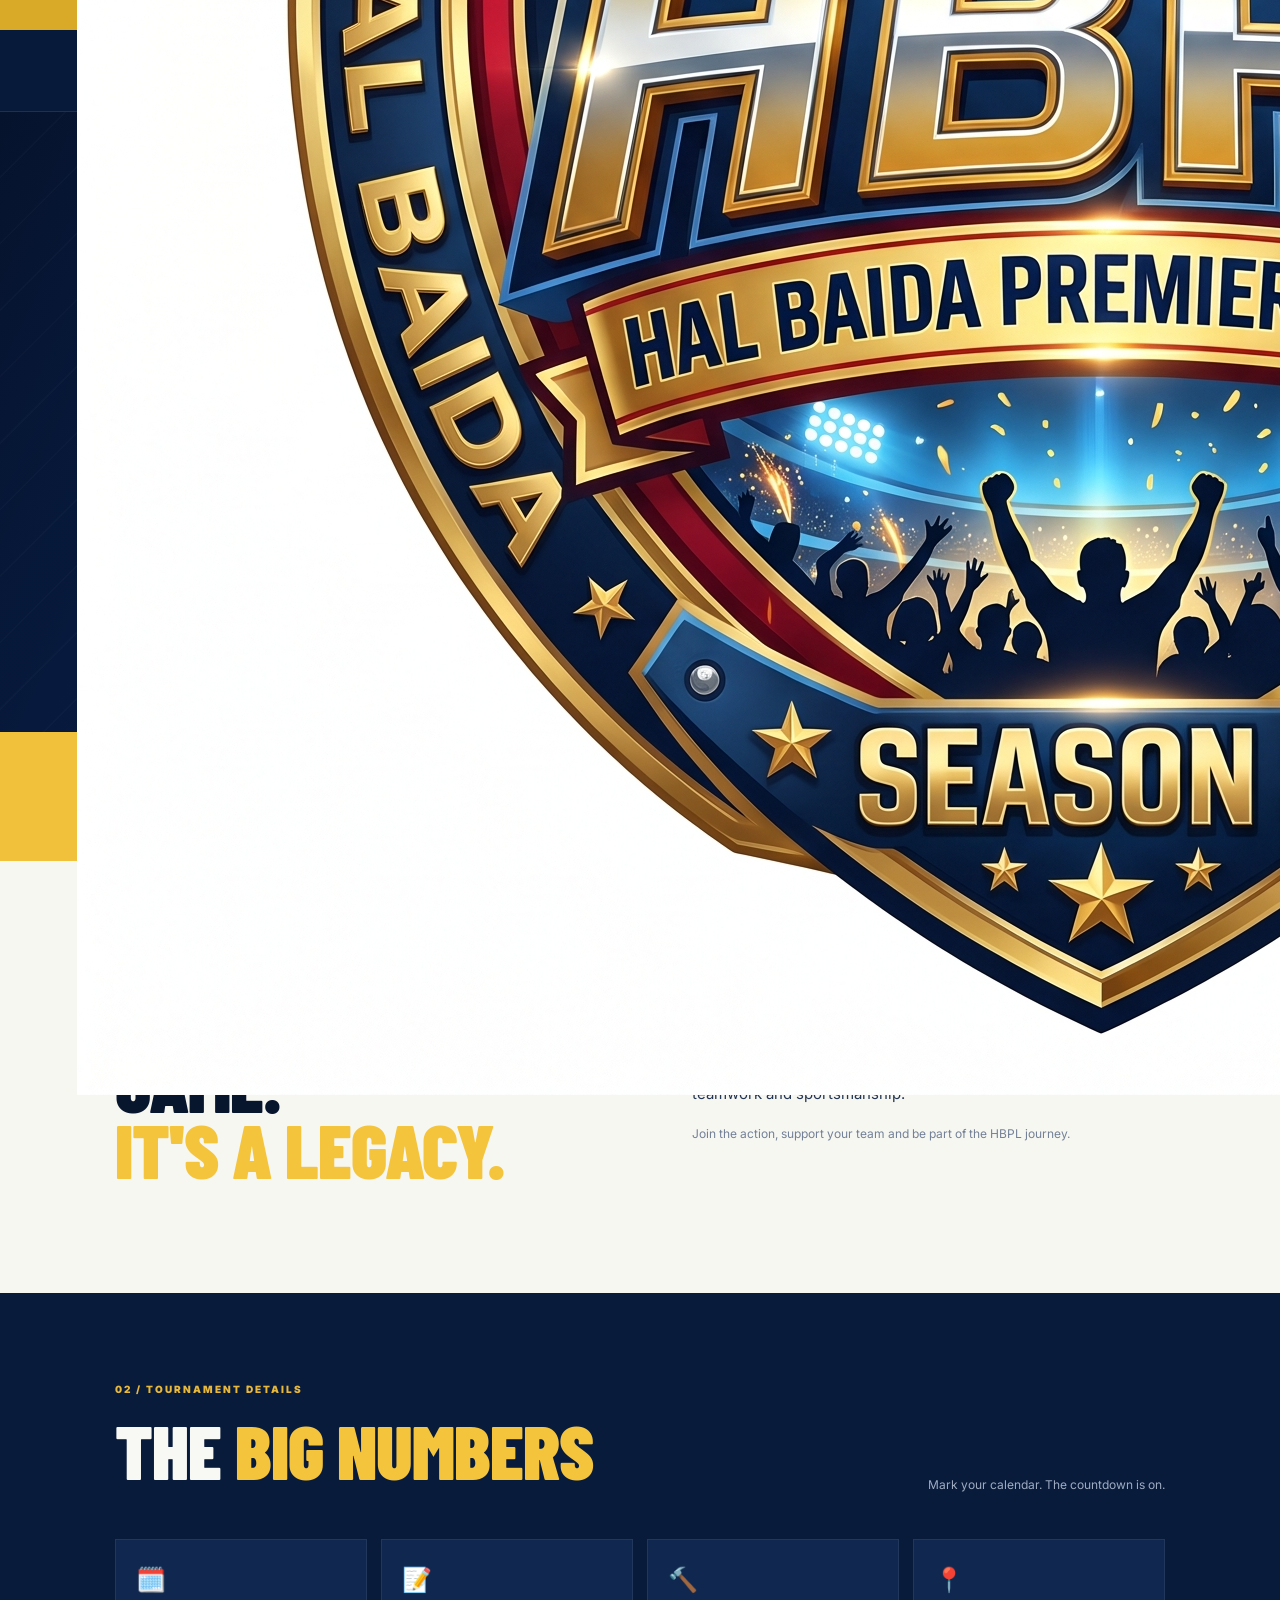
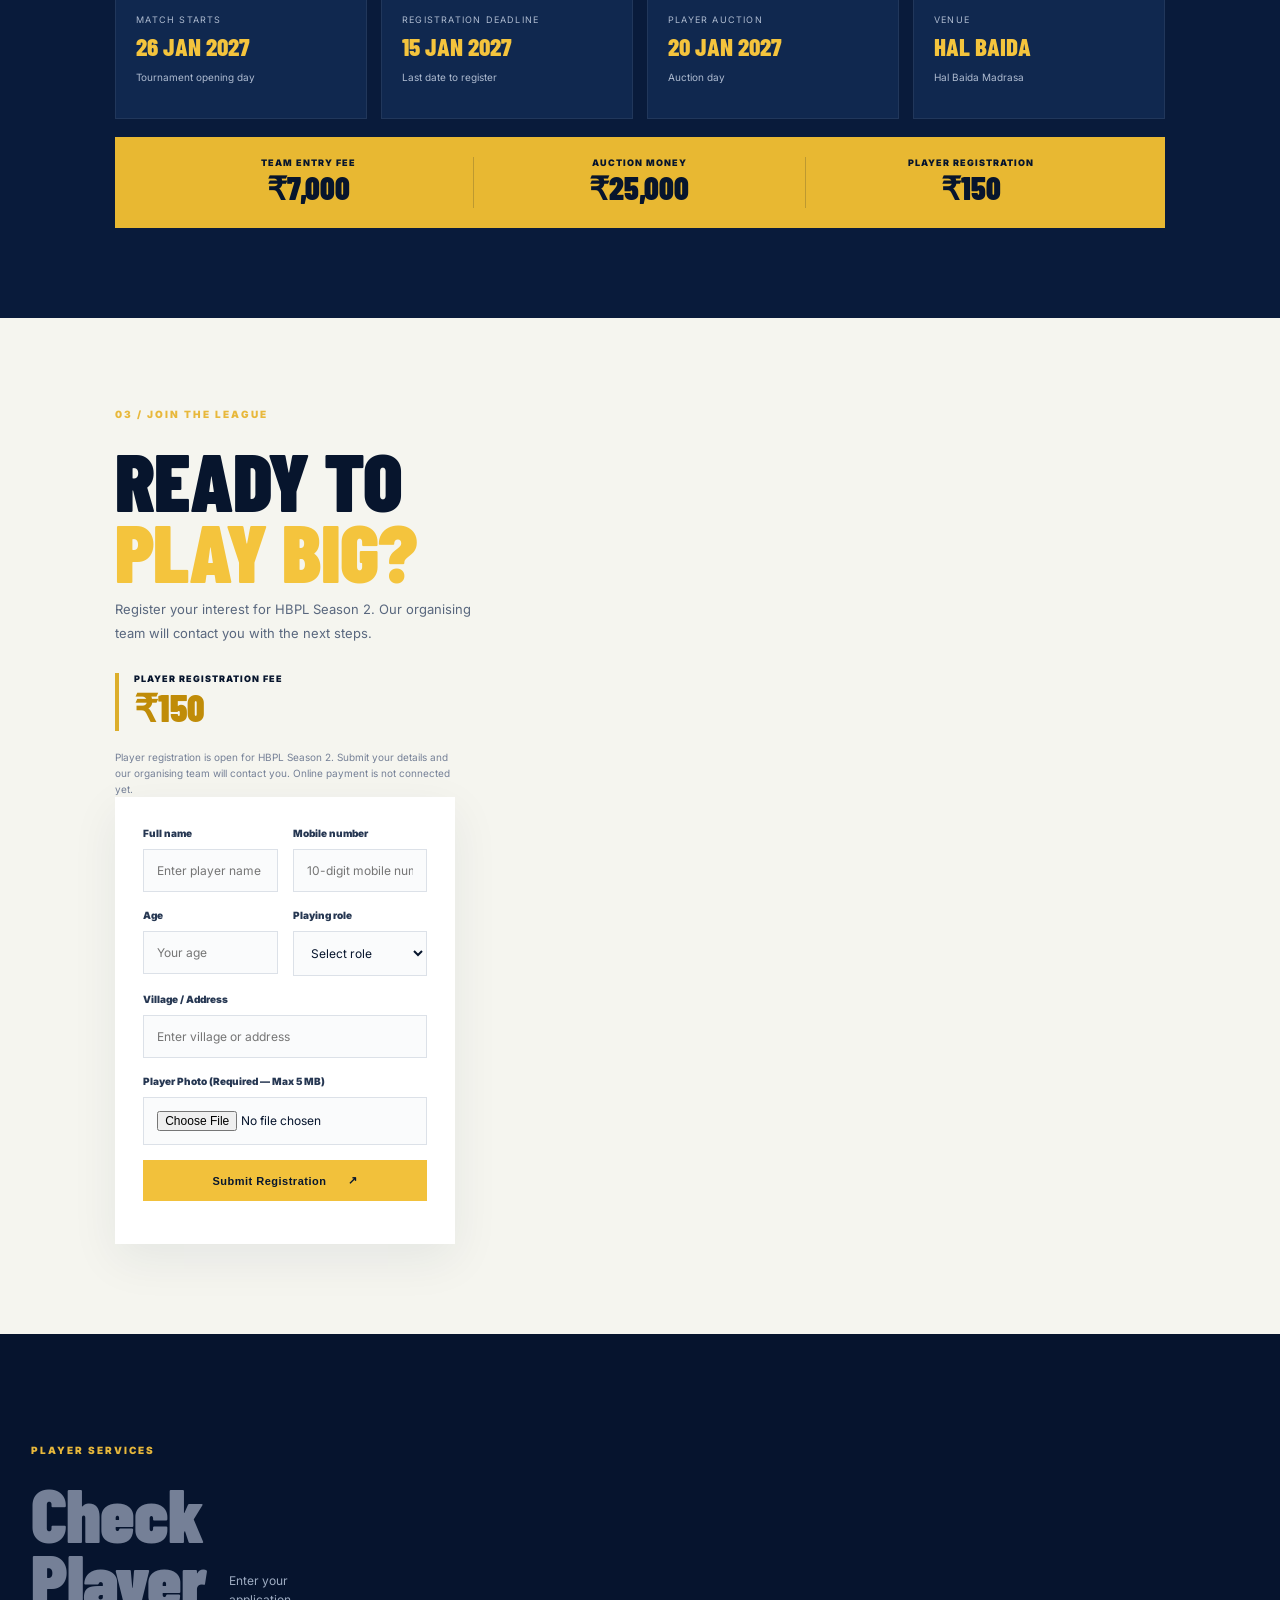
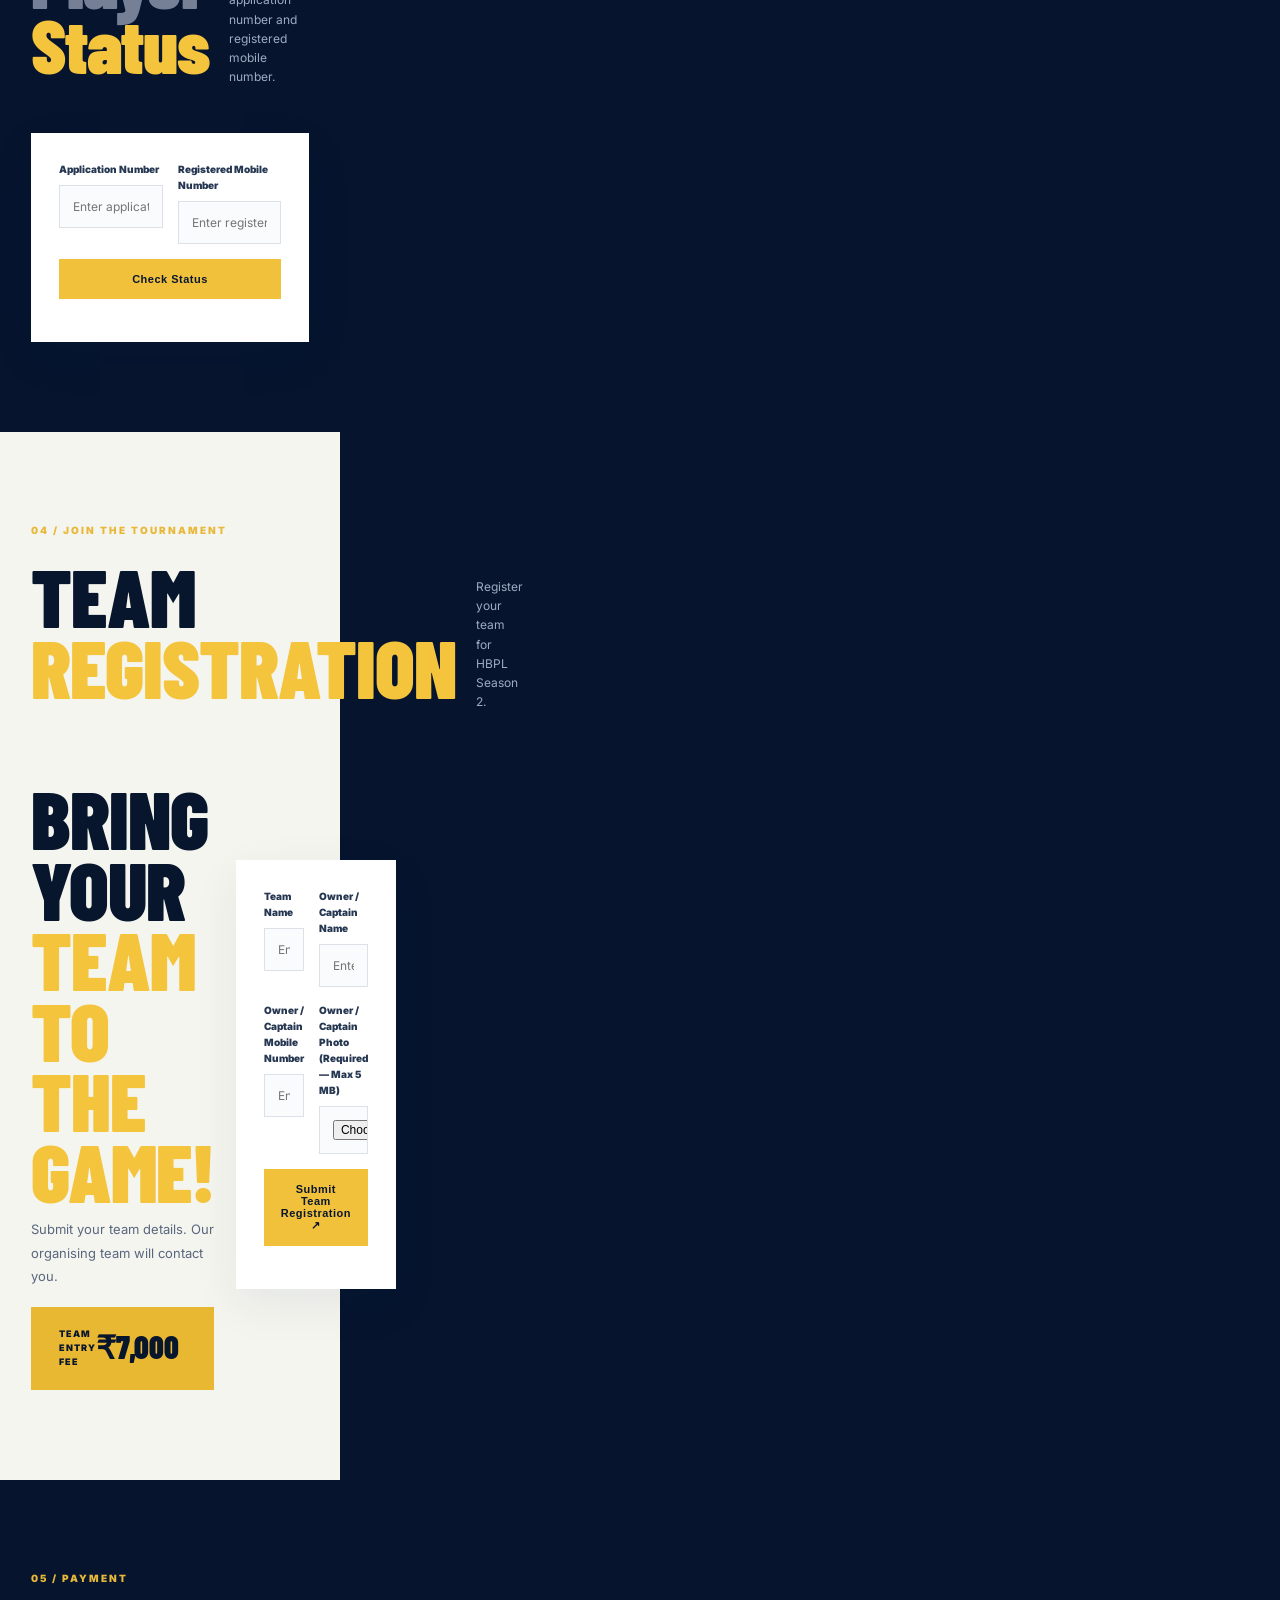
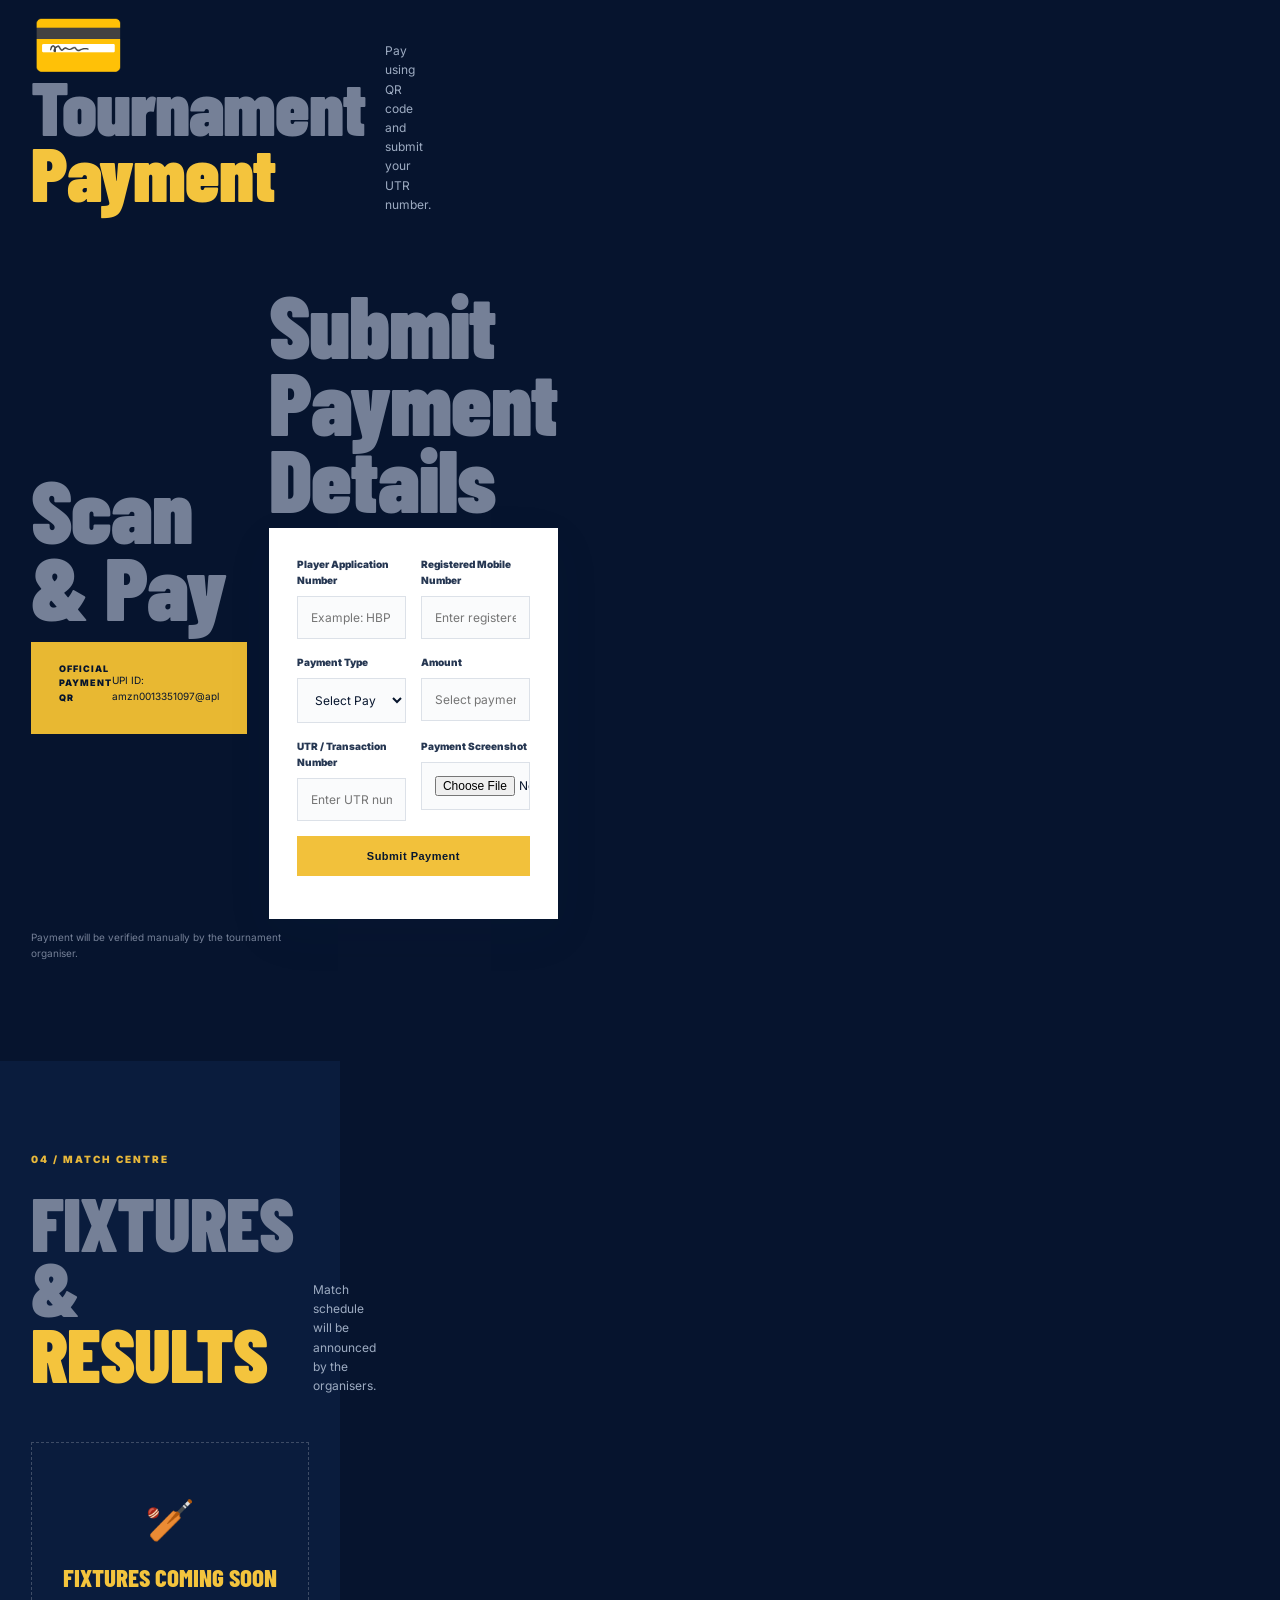
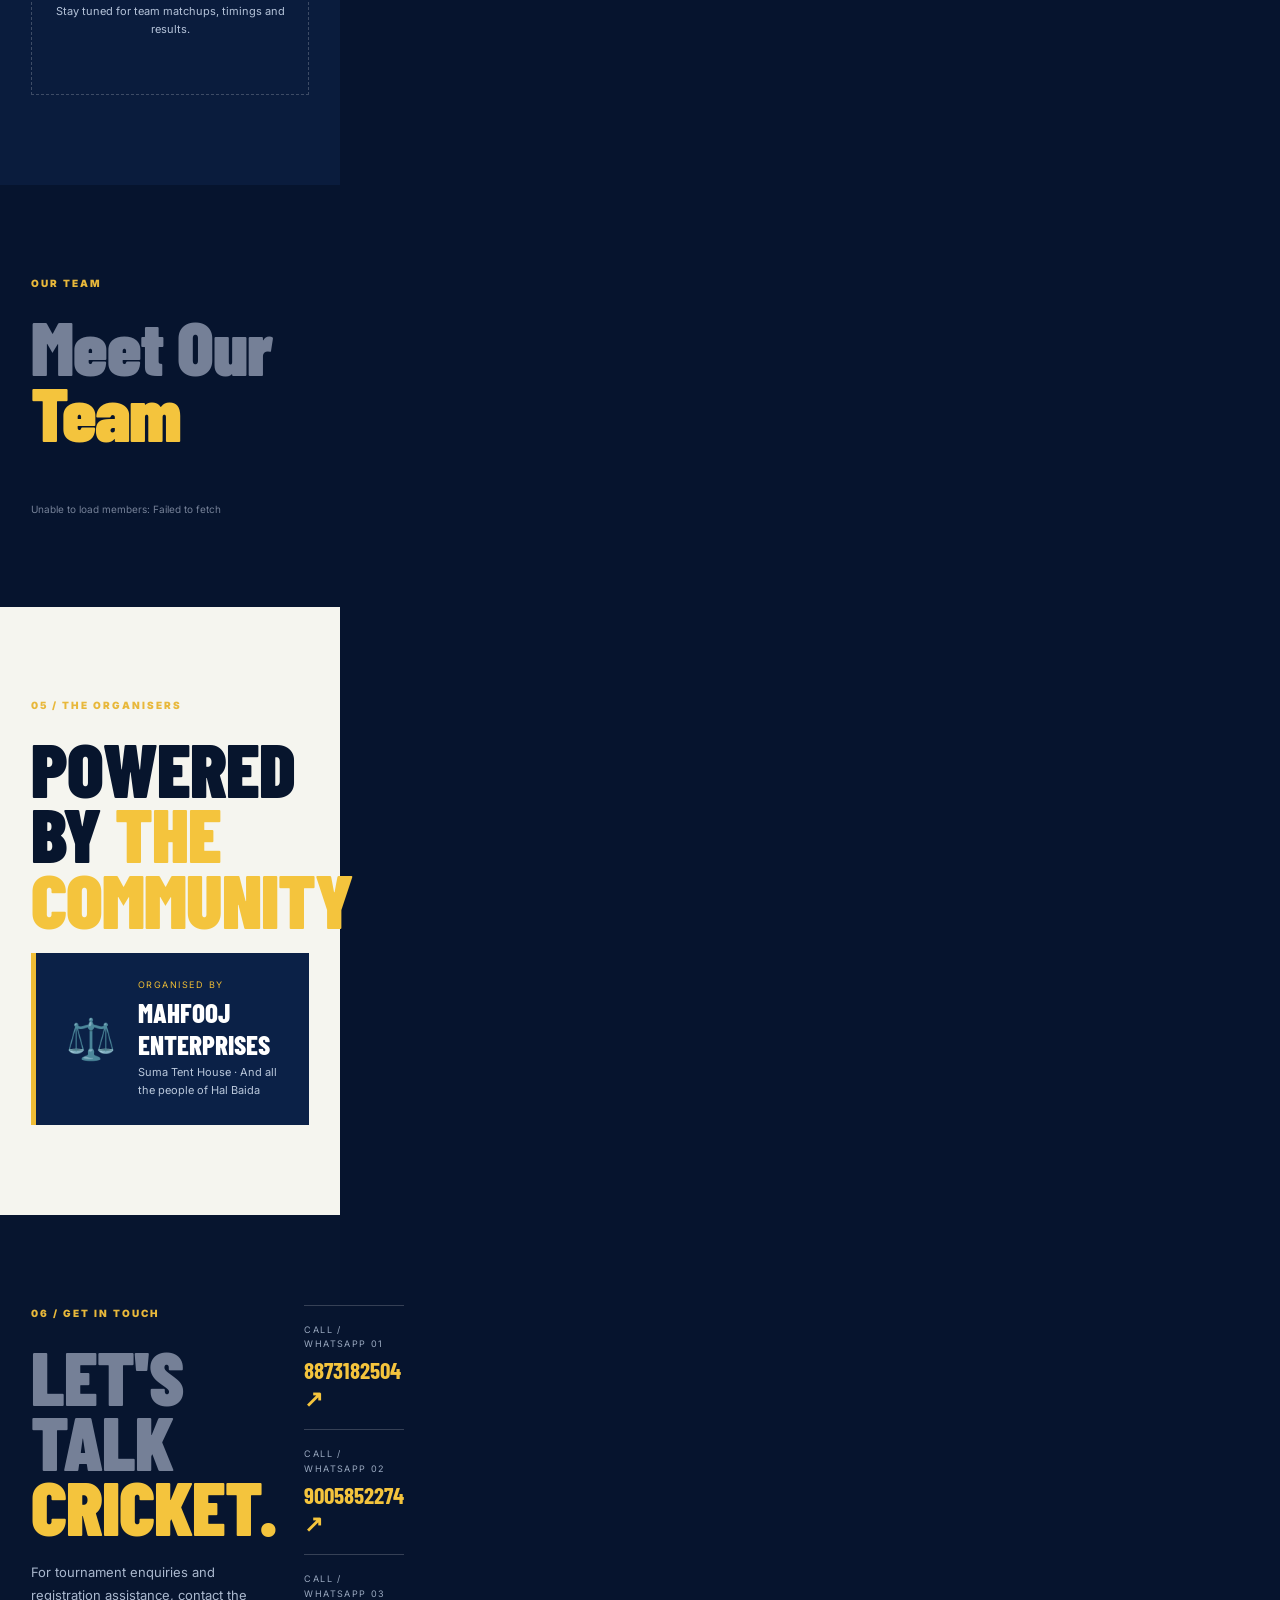
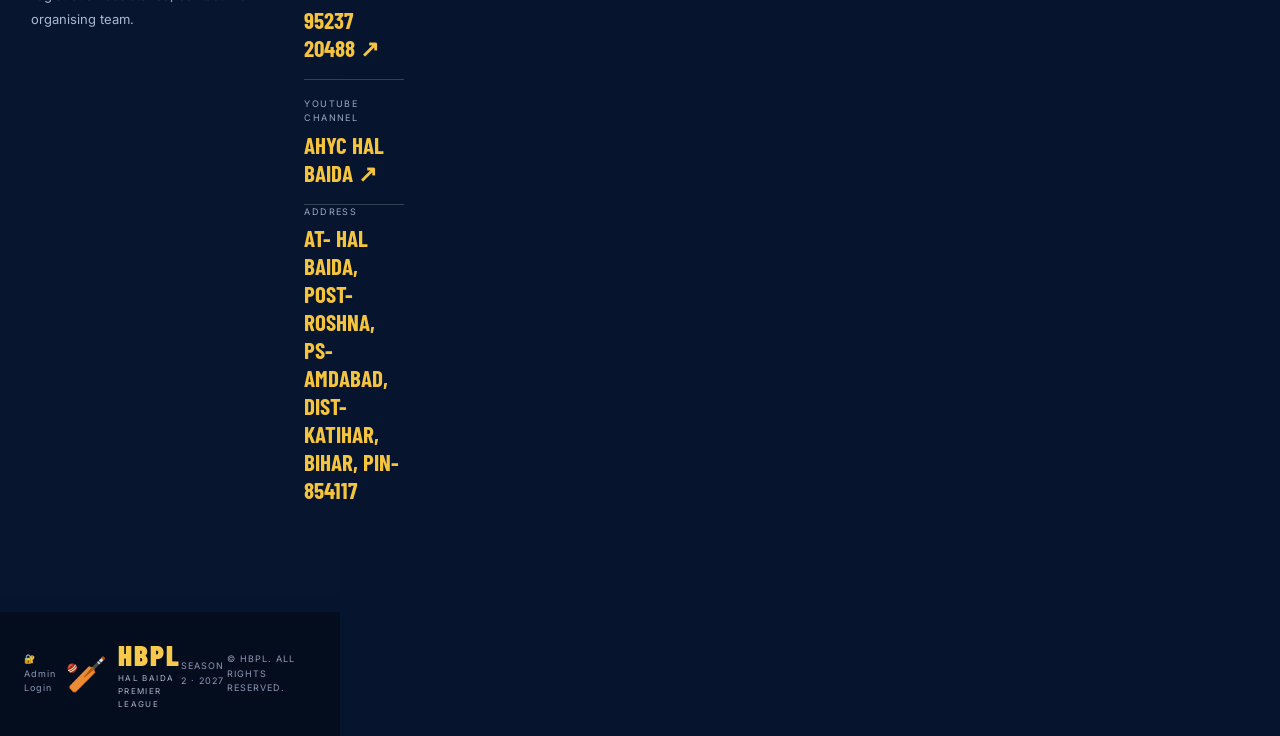
==== index.html @ 3fd3d801 "Update index.html" ====
<!doctype html>
<html lang="en">
<head>
  <meta charset="UTF-8">
  <meta name="viewport" content="width=device-width, initial-scale=1.0">
  <meta name="theme-color" content="#071b43">
  <meta name="description" content="Hal Baida Premier League Season 2 — tournament information, registration, teams and fixtures.">
  <title>HBPL Season 2 | Hal Baida Premier League</title>
  <link rel="preconnect" href="https://fonts.googleapis.com">
  <link rel="preconnect" href="https://fonts.gstatic.com" crossorigin>
  <link href="https://fonts.googleapis.com/css2?family=Barlow+Condensed:wght@500;600;700;800;900&family=Inter:wght@400;500;600;700;800&display=swap" rel="stylesheet">
  <link rel="stylesheet" href="style.css">
</head>
<body>
  <div class="topline"><span>🏏 HAL BAIDA PREMIER LEAGUE</span><span>SEASON 2 · 2027</span></div>
  <header class="header">
    <a class="brand" href="#home"><img src="1794065064055.png" alt="HBPL Logo" class="brand-logo"><span><b>HBPL</b><small>HAL BAIDA PREMIER LEAGUE</small></span></a>
    <button class="menu-btn" id="menuBtn" aria-label="Open menu">☰</button>
    <nav id="nav">
      <a href="#home">Home</a><a href="#about">About</a><a href="#details">Tournament</a>
      <a href="#registration">Registration</a><a href="#fixtures">Fixtures</a><a href="#contact">Contact</a>
    </nav>
    <a class="nav-cta" href="#registration">Register Now ↗</a>
  </header>

  <main>
    <section class="hero" id="home">
      <div class="hero-glow"></div>
      <div class="hero-copy">
        <div class="eyebrow"><span></span> THE BIGGEST CRICKET SHOWDOWN</div>
        <h1>HAL BAIDA<br><em>PREMIER</em> LEAGUE</h1>
        <div class="season-tag">SEASON <strong>02</strong> <span>◆</span> 2027</div>
        <p>One ground. Big dreams. Unforgettable cricket.<br>Get ready for the ultimate battle for glory.</p>
        <div class="hero-actions"><a class="btn btn-gold" href="#registration">Player Registration <b>↗</b></a><a class="btn btn-outline" href="#details">Explore Tournament</a></div>
        <div class="hero-meta"><span>📍 HAL BAIDA MADRASA</span><span>📅 26 JANUARY 2027</span></div>
      </div>
      <div class="hero-poster">
        <div class="poster-frame">
          <img src="assets/hbpl-poster.jpg" alt="HBPL Season 2 official tournament poster" onerror="this.style.display='none';document.getElementById('posterFallback').style.display='grid'">
          <div id="posterFallback" class="poster-fallback"><div>🏏</div><b>HBPL</b><span>HAL BAIDA PREMIER LEAGUE</span><strong>SEASON 2</strong></div>
        </div>
        <div class="poster-caption">OFFICIAL TOURNAMENT POSTER <span>2027</span></div>
      </div>
      <div class="hero-bottom"><span>THE ROAD TO THE TROPHY STARTS HERE</span><span>HBPL / 2027</span></div>
    </section>

    <section class="prize-strip">
      <div><small>🏆 CHAMPIONS</small><strong>₹55,000</strong><span>FIRST PRIZE</span></div>
      <div><small>🥈 RUNNERS UP</small><strong>₹45,000</strong><span>SECOND PRIZE</span></div>
      <div><small>📅 TOURNAMENT STARTS</small><strong>26 JAN</strong><span>2027</span></div>
    </section>

    <section class="section intro" id="about">
      <div class="section-label">01 / ABOUT THE LEAGUE</div>
      <div class="intro-grid"><div><h2>MORE THAN A GAME.<br><em>IT'S A LEGACY.</em></h2></div>
      <div><p>Hal Baida Premier League returns for Season 2. Bringing teams, players and cricket fans together for a celebration of talent, teamwork and sportsmanship.</p><p class="muted">Join the action, support your team and be part of the HBPL journey.</p></div></div>
    </section>

    <section class="section details" id="details">
      <div class="section-label">02 / TOURNAMENT DETAILS</div>
      <div class="section-heading"><h2>THE <em>BIG NUMBERS</em></h2><p>Mark your calendar. The countdown is on.</p></div>
      <div class="detail-grid">
        <article class="detail-card"><span>🗓️</span><small>MATCH STARTS</small><b>26 JAN 2027</b><p>Tournament opening day</p></article>
        <article class="detail-card"><span>📝</span><small>REGISTRATION DEADLINE</small><b>15 JAN 2027</b><p>Last date to register</p></article>
        <article class="detail-card"><span>🔨</span><small>PLAYER AUCTION</small><b>20 JAN 2027</b><p>Auction day</p></article>
        <article class="detail-card"><span>📍</span><small>VENUE</small><b>HAL BAIDA</b><p>Hal Baida Madrasa</p></article>
      </div>
      <div class="fee-banner"><div><small>TEAM ENTRY FEE</small><b>₹7,000</b></div><div><small>AUCTION MONEY</small><b>₹25,000</b></div><div><small>PLAYER REGISTRATION</small><b>₹150</b></div></div>
    </section>

    <section class="registration section" id="registration">
      <div class="section-label">03 / JOIN THE LEAGUE</div>
      <div class="registration-grid">
        <div><h2>READY TO<br><em>PLAY BIG?</em></h2><p>Register your interest for HBPL Season 2. Our organising team will contact you with the next steps.</p><div class="reg-price"><span>PLAYER REGISTRATION FEE</span><b>₹150</b></div><small class="note">Player registration is open for HBPL Season 2. Submit your details and our organising team will contact you. Online payment is not connected yet.
        <form id="regForm" class="reg-form">
          <label>Full name<input name="name" placeholder="Enter player name" required></label>
          <label>Mobile number<input name="phone" type="tel" inputmode="numeric" pattern="[0-9]{10}" placeholder="10-digit mobile number" required></label>
          <label>Age<input name="age" type="number" min="10" max="70" placeholder="Your age" required></label>
          <label>Playing role<select name="role" required><option value="">Select role</option><option>Batsman</option><option>Bowler</option><option>All-rounder</option><option>Wicket-keeper</option></select></label>
          
          <label class="full">
  Village / Address
  <input name="address" placeholder="Enter village or address" required>
</label>

<label class="full">
  Player Photo (Required — Max 5 MB)
  <input
    name="photo"
    type="file"
    accept="image/jpeg,image/png,image/webp"
    required
  >
</label>

<button class="btn btn-gold full" type="submit">
  Submit Registration <b>↗</b>
</button>
          <div id="formMessage" class="form-message full" aria-live="polite"></div>
        </form>
      </div>
    </section>
<!-- TEAM REGISTRATION --> 
    <!-- PLAYER STATUS CHECK -->
<section class="section" id="player-status">
  <div class="section-label">PLAYER SERVICES</div>
  <div class="section-heading">
    <h2>Check Player <em>Status</em></h2>
    <p>Enter your application number and registered mobile number.</p>
  </div>

  <form id="playerStatusForm" class="reg-form">
    <label>Application Number
      <input type="text" id="statusApplicationNo" placeholder="Enter application number" required>
    </label>

    <label>Registered Mobile Number
      <input type="tel" id="statusMobile" placeholder="Enter registered mobile number" required>
    </label>

    <button class="btn btn-gold full" type="submit">Check Status</button>
    <div id="playerStatusMessage" class="form-message full" aria-live="polite"></div>
  </form>
</section>
<section class="registration section" id="team-registration">
  <div class="section-label">04 / JOIN THE TOURNAMENT</div>
  <div class="section-heading">
    <h2>TEAM <em>REGISTRATION</em></h2>
    <p>Register your team for HBPL Season 2.</p>
  </div>

  <div class="registration-grid">
    <div>
      <h2>BRING YOUR<br><em>TEAM TO THE GAME!</em></h2>
      <p>Submit your team details. Our organising team will contact you.</p>
      <div class="fee-banner">
        <small>TEAM ENTRY FEE</small>
        <b>₹7,000</b>
      </div>
    </div>

    <form id="teamForm" class="reg-form">
      <label>Team Name
        <input name="team_name" placeholder="Enter team name" required>
      </label>

      <label>Owner / Captain Name
        <input name="owner_name" placeholder="Enter owner or captain name" required>
      </label> <label>
  Owner / Captain Mobile Number
  <input
    name="owner_mobile"
    type="tel"
    inputmode="numeric"
    pattern="[0-9]{10}"
    maxlength="10"
    placeholder="Enter 10-digit mobile number"
    required
  >
      </label>
<label>
  Owner / Captain Photo (Required — Max 5 MB)
  <input
    name="photo"
    type="file"
    accept="image/jpeg,image/png,image/webp"
    required
  >
</label>
      <button class="btn btn-gold full" type="submit">
        Submit Team Registration ↗
      </button>

      <div id="teamMessage" class="form-message full" aria-live="polite"></div>
    </form>
  </div>
</section>
    <!-- PAYMENT SECTION -->
<section class="section" id="payment">

  <div class="section-label">05 / PAYMENT</div>

  <div class="section-heading">
    <h2>💳 Tournament <em>Payment</em></h2>
    <p>Pay using QR code and submit your UTR number.</p>
  </div>

  <div class="registration-grid">

    <div>
      <h2>Scan & Pay</h2>

      <div class="fee-banner">
        <small>OFFICIAL PAYMENT QR</small>
        <img
          src="/mahfooz-payment-qr.png"
          alt="HBPL Payment QR Code"
          style="width:100%;max-width:320px;display:block;margin:15px auto;"
        >
        <p>UPI ID: amzn0013351097@apl</p>
      </div>
    </div>

    <div>
      <h2>Submit Payment Details</h2>

      <form id="paymentForm" class="reg-form">
<label>Player Application Number
    <input
        type="text"
        id="paymentApplicationNo"
        placeholder="Example: HBPL2-0012"
    >
</label>

<label>Registered Mobile Number
    <input
        type="tel"
        id="paymentRegisteredMobile"
        placeholder="Enter registered mobile number"
        maxlength="10"
    >
</label>
        <label>Payment Type
          <select id="paymentType" required>
            <option value="">Select Payment Type</option>
            <option value="player_registration">Player Registration - ₹150</option>
<option value="team_entry">Team Registration - ₹7,000</option>
<option value="auction_money">Auction Money - ₹25,000</option>
          </select>
        </label>

        <label>Amount
          <input id="paymentAmount" type="text"
            placeholder="Select payment type" readonly>
        </label>

        <label>UTR / Transaction Number
          <input id="utrNumber" type="text"
            placeholder="Enter UTR number"
            minlength="8" maxlength="30" required>
        </label>

        <label>Payment Screenshot
    <input
        type="file"
        id="receiptFile"
        accept="image/jpeg,image/png,image/webp"
        required
    >
        </label>
        <button class="btn btn-gold full" type="submit">
          Submit Payment
        </button>

        <div id="paymentMessage"
          class="form-message full"
          aria-live="polite"></div>

      </form>
    </div>

  </div>

  <p>Payment will be verified manually by the tournament organiser.</p>

</section>
<!-- END PAYMENT SECTION -->
<!-- END TEAM REGISTRATION -->
    <section class="section fixtures" id="fixtures">
      <div class="section-label">04 / MATCH CENTRE</div>
      <div class="section-heading"><h2>FIXTURES & <em>RESULTS</em></h2><p>Match schedule will be announced by the organisers.</p></div>
      <div class="empty-state"><div>🏏</div><b>FIXTURES COMING SOON</b><p>Stay tuned for team matchups, timings and results.</p></div>
    </section>
 <section class="section" id="website-members">
  <div class="section-label">OUR TEAM</div>
  <div class="section-heading">
    <h2>Meet Our <em>Team</em></h2>
  </div>
  <div id="publicWebsitePeople">Loading members...</div>
 </section>
    <section class="organisers section">
      <div class="section-label">05 / THE ORGANISERS</div><h2>POWERED BY <em>THE COMMUNITY</em></h2>
      <div class="organiser-box"><div class="gavel">⚖️</div><div><small>ORGANISED BY</small><b>MAHFOOJ ENTERPRISES</b><span>Suma Tent House · And all the people of Hal Baida</span></div></div>
    </section>

    <section class="contact section" id="contact">
      <div><div class="section-label">06 / GET IN TOUCH</div><h2>LET'S TALK<br><em>CRICKET.</em></h2><p>For tournament enquiries and registration assistance, contact the organising team.</p></div>
      
<div class="contact-list">
  <a href="tel:8873182504">
    <span>CALL / WHATSAPP 01</span>
    <b>8873182504 ↗</b>
  </a>
  <a href="tel:9005852274">
    <span>CALL / WHATSAPP 02</span>
    <b>9005852274 ↗</b>
  </a>
  <a href="tel:9523720488">
    <span>CALL / WHATSAPP 03</span>
    <b>95237 20488 ↗</b>
  </a>
  <a href="https://youtube.com/@mdmahfoojalam6532?si=8kTeSBkfW_gFuIp9" target="_blank" rel="noreferrer">
    <span>YOUTUBE CHANNEL</span>
    <b>AHYC HAL BAIDA ↗</b>
  </a>
  <div>
    <span>ADDRESS</span>
    <b>AT- HAL BAIDA, POST- ROSHNA, PS- AMDABAD, DIST- KATIHAR, BIHAR, PIN- 854117</b>
  </div>
</div>
      
  </main>
  <footer>
    <a href="admin.html">🔐 Admin Login</a>
    <a class="brand" href="#home"><span class="brand-ball">🏏</span><span><b>HBPL</b><small>HAL BAIDA PREMIER LEAGUE</small></span></a><span>SEASON 2 · 2027</span><span>© HBPL. ALL RIGHTS RESERVED.</span></footer>
  <script src="script.js"></script>
</body>
</html>
---- style.css ----
*{box-sizing:border-box}html{scroll-behavior:smooth}body{margin:0;background:#06142e;color:#f8f8f4;font-family:Inter,Arial,sans-serif}a{color:inherit;text-decoration:none}.topline{height:30px;background:#d9a928;color:#07152d;display:flex;justify-content:space-between;padding:0 6%;align-items:center;font-size:10px;font-weight:900;letter-spacing:1.5px}.header{height:82px;padding:0 6%;display:flex;align-items:center;justify-content:space-between;background:#071a3a;position:sticky;top:0;z-index:20;border-bottom:1px solid #ffffff18}.brand{display:flex;align-items:center;gap:10px}.brand-ball{font-size:34px}.brand b{display:block;font:900 29px 'Barlow Condensed';letter-spacing:2px;color:#f6c94a}.brand small{display:block;font-size:8px;letter-spacing:1.4px;color:#aab6ca}nav{display:flex;gap:24px}nav a{font-size:12px;font-weight:700;color:#d5deec}nav a:hover{color:#f6c94a}.nav-cta,.btn{display:inline-flex;align-items:center;justify-content:center;gap:22px;padding:14px 20px;font-size:11px;font-weight:900;letter-spacing:.5px}.nav-cta{background:#f2c13b;color:#07152d}.menu-btn{display:none;background:none;color:white;border:0;font-size:25px}.hero{min-height:620px;padding:80px 8% 54px;position:relative;overflow:hidden;display:grid;grid-template-columns:1.08fr .92fr;gap:5%;align-items:center;background:radial-gradient(ellipse at 70% 30%,#123d83 0,transparent 45%),linear-gradient(115deg,#06132d,#09265b 60%,#06132d)}.hero:before{content:"";position:absolute;inset:0;background:linear-gradient(90deg,transparent 49%,#ffffff08 50%,transparent 51%),repeating-linear-gradient(135deg,transparent 0 45px,#ffffff05 46px 47px);pointer-events:none}.hero-glow{position:absolute;width:450px;height:450px;border-radius:50%;background:#1264d344;filter:blur(70px);right:12%;top:10%}.hero-copy,.hero-poster{position:relative;z-index:1}.eyebrow,.section-label{font-size:10px;letter-spacing:2px;font-weight:900;color:#e8b83b}.eyebrow span{display:inline-block;width:25px;height:2px;background:#e8b83b;vertical-align:middle;margin-right:8px}.hero h1,h2{font-family:'Barlow Condensed',Impact,sans-serif;font-size:clamp(54px,7vw,94px);line-height:.86;letter-spacing:-1px;margin:24px 0 12px;font-weight:900}.hero h1 em,h2 em{font-style:normal;color:#f4c43d}.season-tag{display:inline-flex;align-items:center;gap:14px;background:#c52630;padding:9px 18px;transform:skew(-7deg);font:800 20px 'Barlow Condensed';letter-spacing:2px}.season-tag strong{font-size:28px;color:#ffe16c}.season-tag span{color:#ffe16c}.hero-copy>p{color:#c0cbe0;line-height:1.8;font-size:14px;margin:24px 0}.hero-actions{display:flex;gap:12px;flex-wrap:wrap}.btn-gold{background:#f2c13b;color:#08172f;border:0}.btn-outline{border:1px solid #ffffff65;color:white}.hero-meta{display:flex;gap:25px;margin-top:35px;color:#d7e1f2;font-size:9px;font-weight:800;letter-spacing:1px}.poster-frame{background:#f1c53f;padding:7px;box-shadow:0 20px 65px #0009;transform:rotate(1deg);max-width:600px;margin:auto}.poster-frame img{display:block;width:100%;height:auto}.poster-fallback{display:none;aspect-ratio:1.6;place-content:center;text-align:center;background:linear-gradient(135deg,#1249a4,#07132d);color:#f4c43d}.poster-fallback b{font:900 90px 'Barlow Condensed'}.poster-fallback strong{font-size:28px}.poster-caption{font-size:9px;letter-spacing:2px;text-align:right;margin-top:15px;color:#c8d5e9}.poster-caption span{color:#f4c43d}.hero-bottom{position:absolute;bottom:18px;left:8%;right:8%;display:flex;justify-content:space-between;color:#8296b8;font-size:8px;letter-spacing:2px}.prize-strip{display:grid;grid-template-columns:repeat(3,1fr);background:#f2c13b;color:#07152d;padding:25px 8%;gap:20px}.prize-strip div{text-align:center;border-right:1px solid #07152d33}.prize-strip div:last-child{border:0}.prize-strip small,.prize-strip span{display:block;font-size:9px;font-weight:900;letter-spacing:1.5px}.prize-strip strong{display:block;font:900 43px 'Barlow Condensed';margin:2px}.section{padding:90px 9%}.intro{background:#f7f7f2;color:#07152d}.intro-grid{display:grid;grid-template-columns:1fr 1fr;gap:10%;align-items:center}.intro h2,.section-heading h2,.organisers h2,.contact h2{font-size:clamp(48px,6vw,76px);margin:22px 0}.intro p{font-size:15px;line-height:1.9;color:#243653}.intro .muted{font-size:12px;color:#738097}.details{background:#091b3b}.section-heading{display:flex;align-items:end;justify-content:space-between;gap:20px;margin-bottom:35px}.section-heading p{color:#9eacc2;font-size:12px}.detail-grid{display:grid;grid-template-columns:repeat(4,1fr);gap:14px}.detail-card{background:#10284f;padding:25px 20px;border:1px solid #ffffff12;min-height:175px}.detail-card>span{font-size:24px}.detail-card small,.detail-card b,.detail-card p{display:block}.detail-card small{font-size:9px;letter-spacing:1.2px;color:#aebbd0;margin-top:20px}.detail-card b{font:800 25px 'Barlow Condensed';color:#f4c43d;margin-top:6px}.detail-card p{font-size:10px;color:#aebbd0}.fee-banner{display:grid;grid-template-columns:repeat(3,1fr);margin-top:18px;background:#e8b832;color:#07152d;padding:20px 28px}.fee-banner div{text-align:center;border-right:1px solid #07152d30}.fee-banner div:last-child{border:0}.fee-banner small,.fee-banner b{display:block}.fee-banner small{font-size:9px;font-weight:900;letter-spacing:1px}.fee-banner b{font:900 32px 'Barlow Condensed'}.registration{background:#f5f5ef;color:#07152d}.registration-grid{display:grid;grid-template-columns:.8fr 1.2fr;gap:8%;align-items:center}.registration h2{font-size:clamp(55px,7vw,82px)}.registration-grid>div>p{color:#59677e;line-height:1.8;font-size:13px;max-width:370px}.reg-price{margin-top:28px;border-left:4px solid #dcae2b;padding-left:15px}.reg-price span,.reg-price b{display:block}.reg-price span{font-size:9px;letter-spacing:1px;font-weight:900}.reg-price b{font:900 38px 'Barlow Condensed';color:#c08c08}.note{display:block;color:#758097;font-size:10px;line-height:1.6;margin-top:18px;max-width:340px}.reg-form{display:grid;grid-template-columns:1fr 1fr;gap:15px;background:white;padding:28px;box-shadow:0 15px 45px #10264b12}.reg-form label{font-size:10px;font-weight:900;color:#263752}.reg-form input,.reg-form select{display:block;width:100%;margin-top:8px;padding:13px;border:1px solid #dce1e8;background:#fafbfc;font:12px Inter;color:#07152d;outline-color:#d5a82b}.full{grid-column:1/-1}.reg-form .btn{cursor:pointer}.form-message{font-size:12px;color:#18734c}.fixtures{background:#0a1c3d}.empty-state{text-align:center;border:1px dashed #ffffff35;padding:45px 20px;color:#b5c3d9}.empty-state div{font-size:40px}.empty-state b{display:block;color:#f4c43d;font:800 25px 'Barlow Condensed';margin:10px}.empty-state p{font-size:11px}.organisers{background:#f5f5ef;color:#07152d}.organiser-box{display:flex;align-items:center;gap:22px;background:#0b2147;color:white;padding:25px 30px;max-width:700px;border-left:5px solid #efbd35}.gavel{font-size:40px}.organiser-box small,.organiser-box b,.organiser-box span{display:block}.organiser-box small{color:#efbd35;font-size:9px;letter-spacing:1.5px}.organiser-box b{font:800 27px 'Barlow Condensed';margin:4px 0}.organiser-box span{font-size:11px;color:#bac8dc}.contact{display:grid;grid-template-columns:1fr 1fr;gap:10%;background:#07152f}.contact>div>p{color:#aab8ce;font-size:13px;line-height:1.8;max-width:350px}.contact-list{border-top:1px solid #ffffff30}.contact-list a{display:block;padding:17px 0;border-bottom:1px solid #ffffff30}.contact-list span,.contact-list b{display:block}.contact-list span{font-size:9px;letter-spacing:1.4px;color:#9baac1}.contact-list b{font:700 23px 'Barlow Condensed';color:#f4c43d;margin-top:5px}footer{padding:25px 7%;display:flex;justify-content:space-between;align-items:center;background:#040d1e;color:#8b9bb5;font-size:9px;letter-spacing:1px}
@media(max-width:850px){nav{gap:12px}nav a{font-size:10px}.nav-cta{padding:12px;font-size:9px}.hero{padding:65px 6%;grid-template-columns:1fr 1fr}.hero h1{font-size:62px}.detail-grid{grid-template-columns:1fr 1fr}.section{padding:70px 7%}}
@media(max-width:650px){.topline{padding:0 4%;font-size:8px}.header{height:68px;padding:0 5%}.menu-btn{display:block;order:3}.nav-cta{display:none}nav{display:none;position:absolute;top:68px;left:0;right:0;background:#071a3a;padding:18px 6%;flex-direction:column;gap:18px;border-top:1px solid #ffffff20}nav.open{display:flex}nav a{font-size:13px}.hero{display:flex;flex-direction:column;align-items:stretch;padding:55px 6% 60px;gap:35px}.hero h1{font-size:clamp(55px,15vw,78px)}.hero-copy>p{font-size:12px}.hero-meta{font-size:8px;gap:12px;flex-wrap:wrap}.poster-frame{max-width:100%}.hero-bottom{left:6%;right:6%;font-size:7px}.prize-strip{padding:18px 3%;gap:5px}.prize-strip strong{font-size:31px}.prize-strip small,.prize-strip span{font-size:7px}.section{padding:60px 6%}.intro-grid,.registration-grid,.contact{grid-template-columns:1fr;gap:25px}.intro-grid{gap:5px}.intro h2,.section-heading h2,.organisers h2,.contact h2{font-size:55px}.section-heading{display:block}.section-heading p{margin-top:0}.detail-grid{gap:9px}.detail-card{padding:17px 13px;min-height:150px}.detail-card b{font-size:21px}.detail-card small{font-size:8px}.fee-banner{padding:15px 5px}.fee-banner small{font-size:7px}.fee-banner b{font-size:25px}.reg-form{padding:19px;gap:12px}.reg-form input,.reg-form select{padding:12px 9px}.organiser-box{padding:20px 15px}.organiser-box b{font-size:23px}footer{padding:22px 5%;gap:12px;flex-wrap:wrap}footer>span{font-size:7px}}

#publicWebsitePeople{display:grid;grid-template-columns:repeat(auto-fit,minmax(220px,1fr));gap:20px;margin-top:25px}
#publicWebsitePeople .card{text-align:center;padding:20px;border-radius:14px;background:#fff;box-shadow:0 4px 15px #0002}

#publicWebsitePeople .card{
  text-align:center;
  padding:24px 16px;
  border-radius:18px;
}

#publicWebsitePeople h3{
  font-size:22px;
  font-weight:800;
  margin:18px 0 6px;
  color:#101d35;
}

#publicWebsitePeople p{
  font-size:15px;
  color:#687386;
  margin:6px 0 16px;
}

#publicWebsitePeople img{
  width:100%;
  max-width:280px;
  height:auto;
  object-fit:contain;
  border-radius:12px;
  margin:12px auto 0;
  display:block;
}
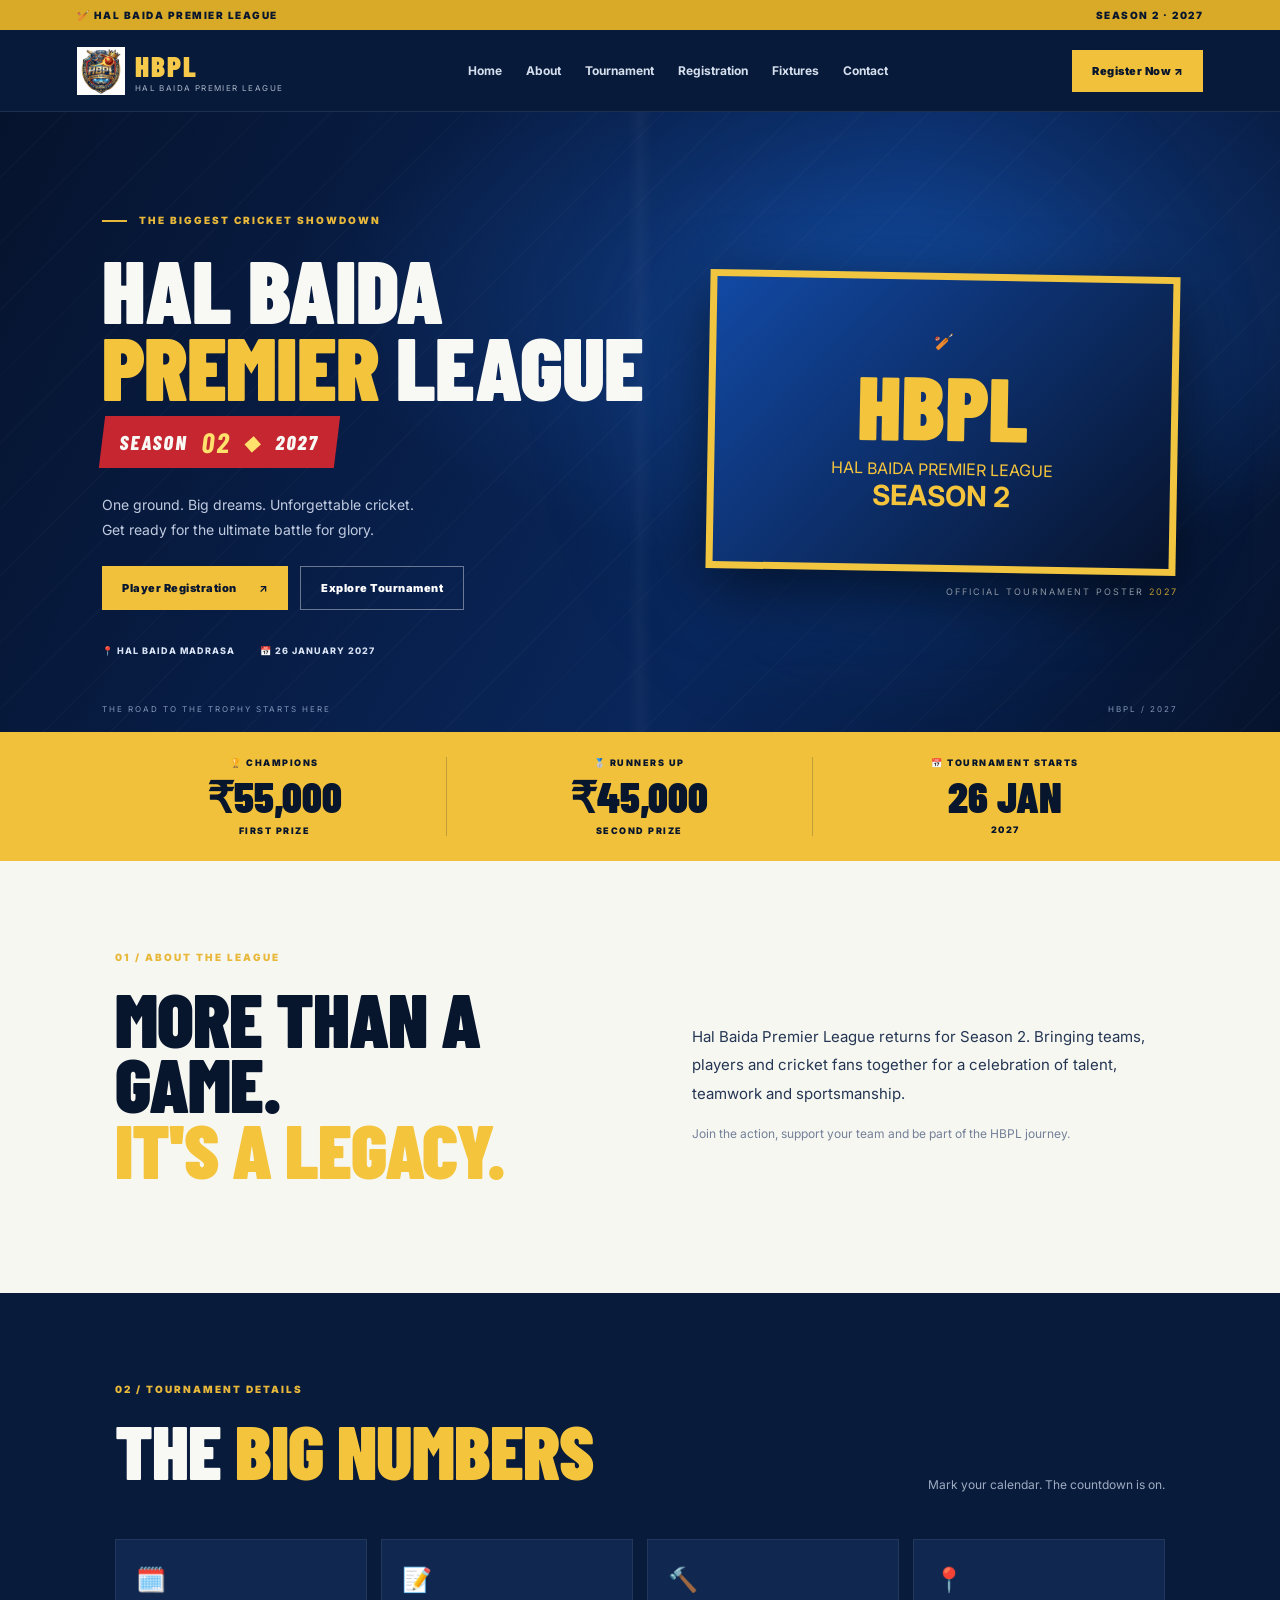
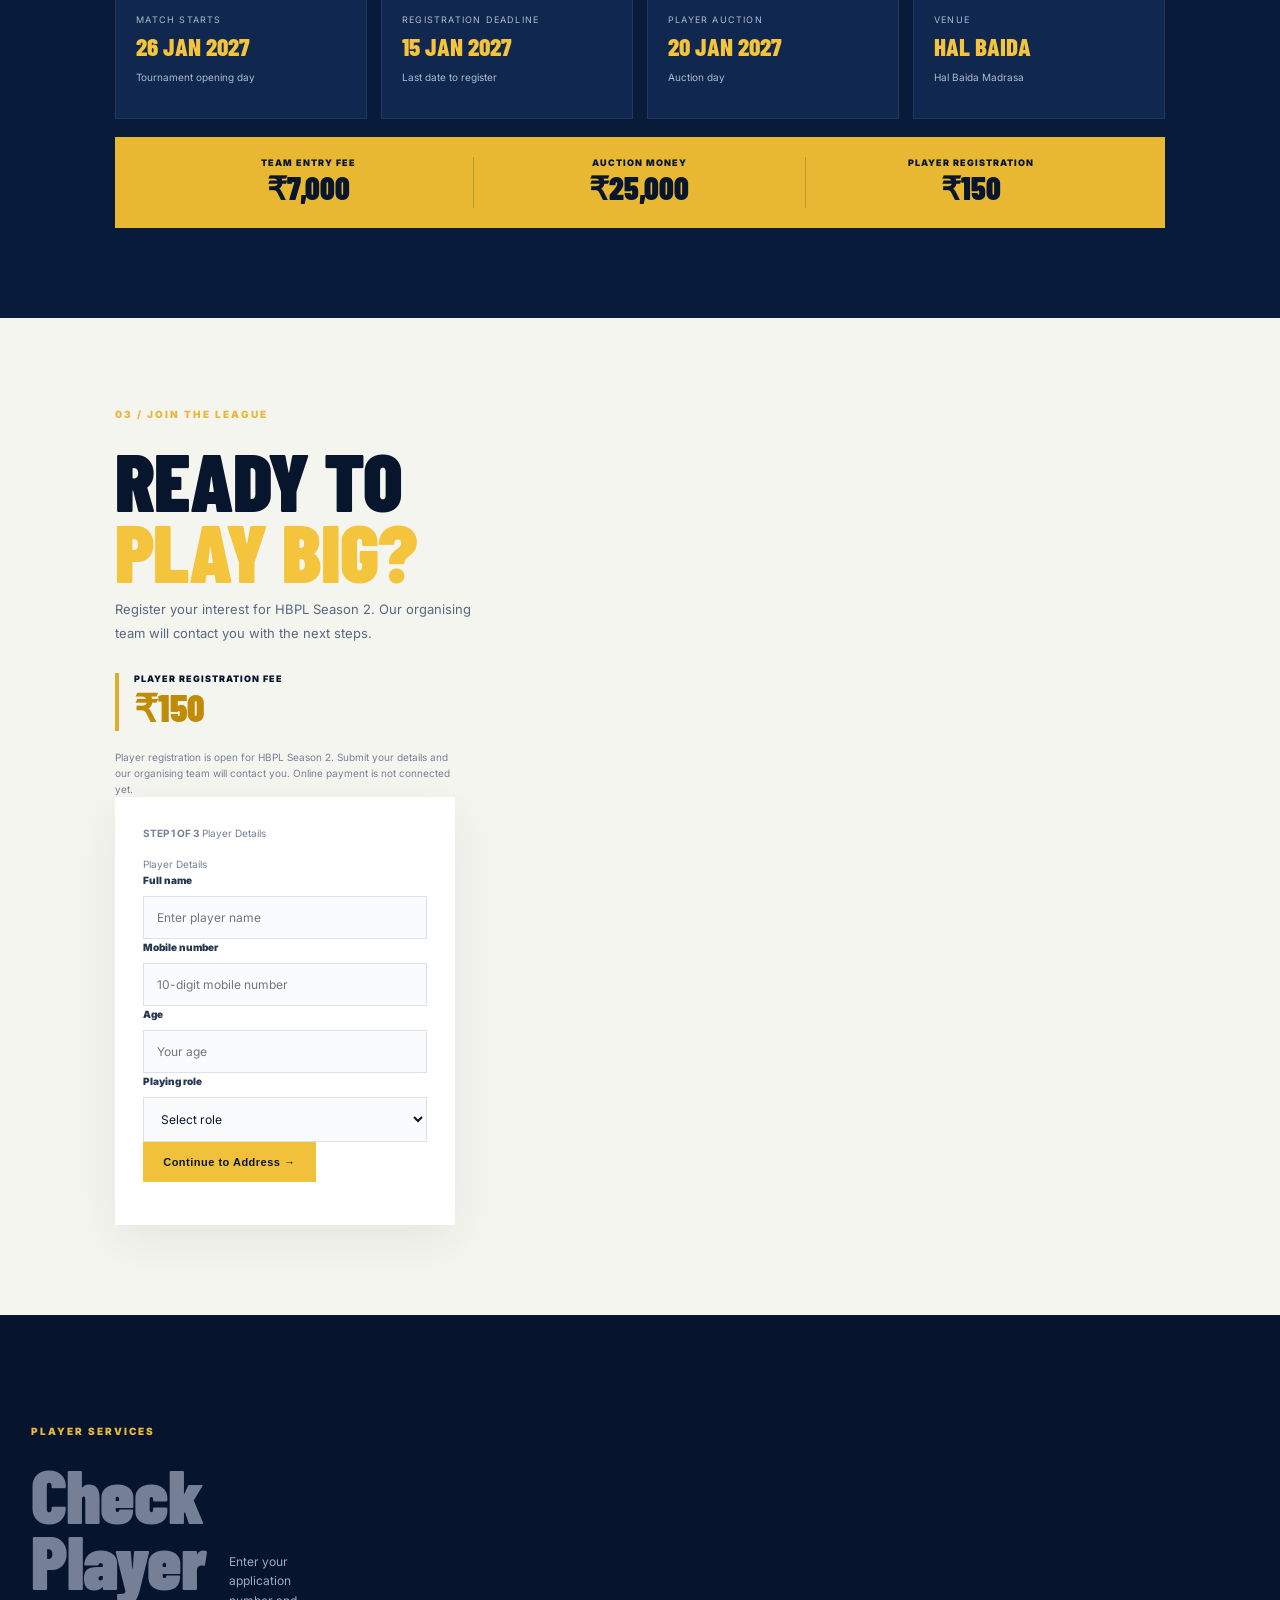
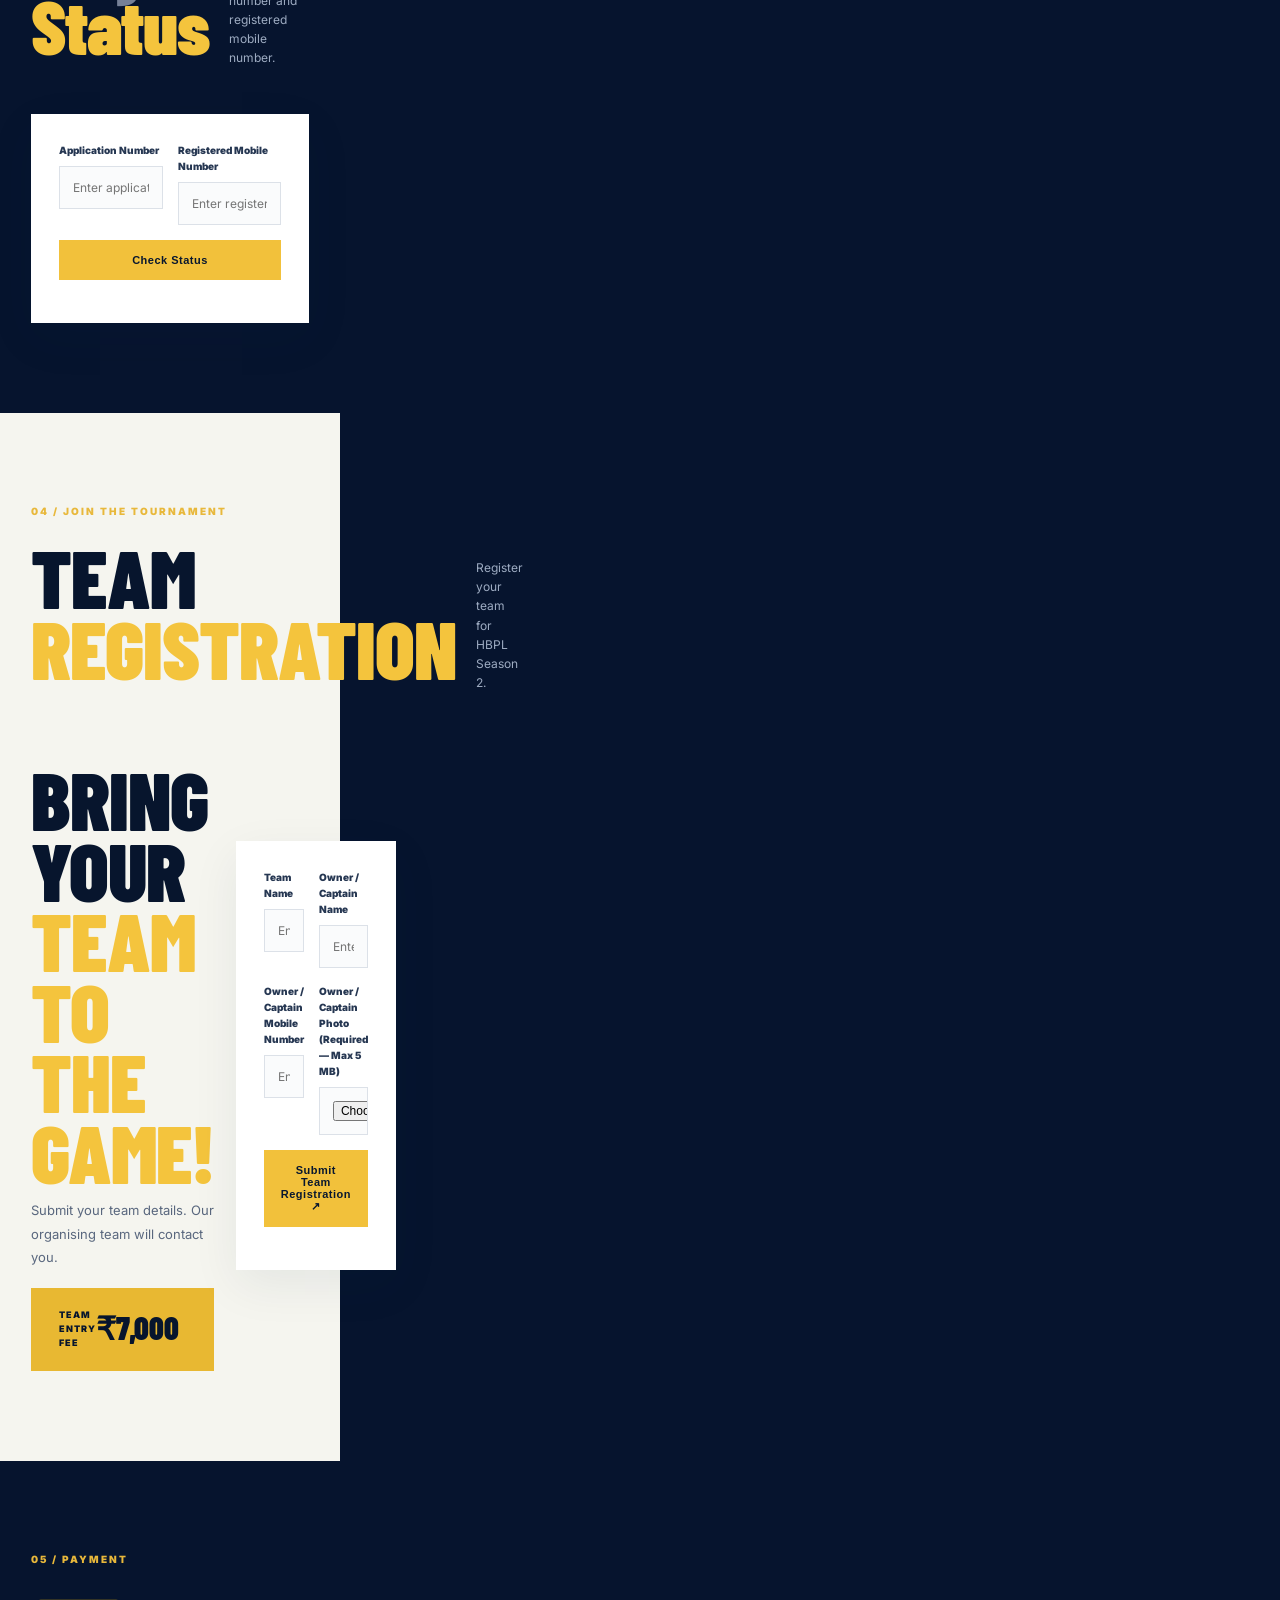
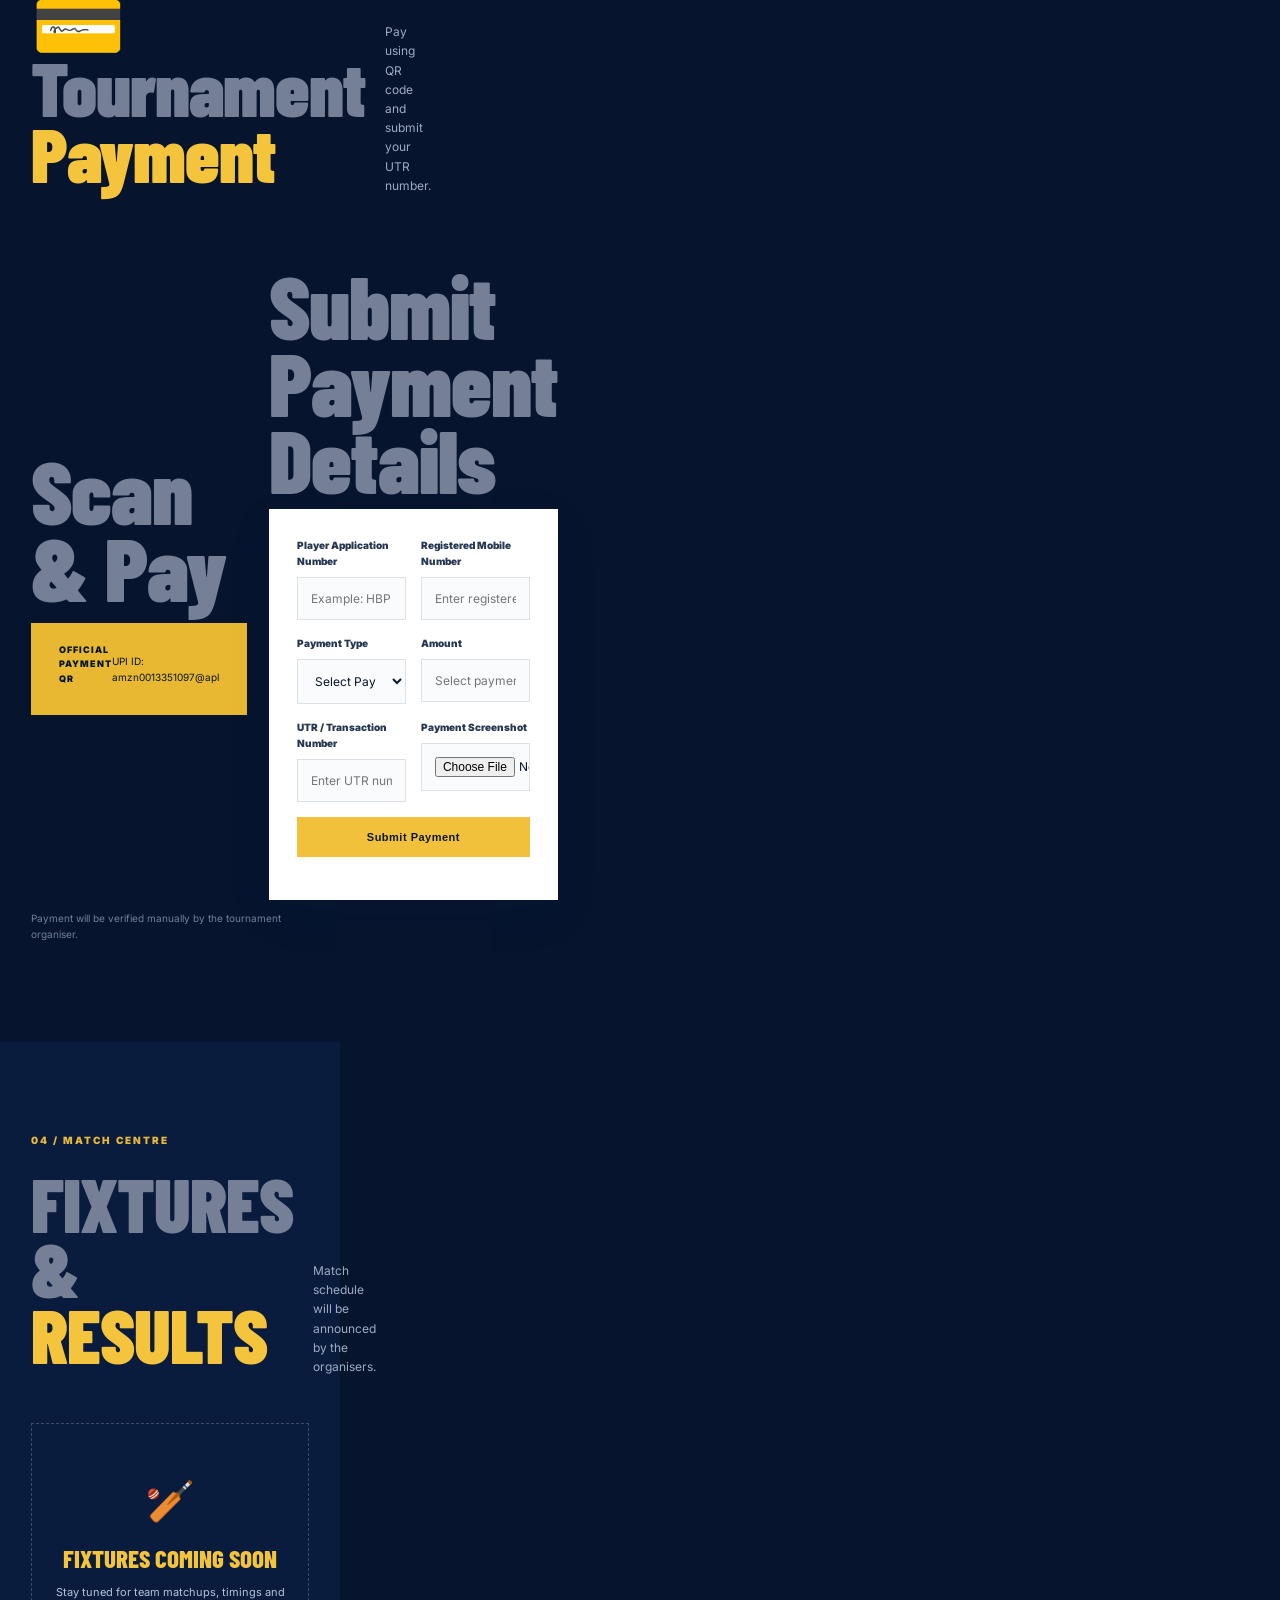
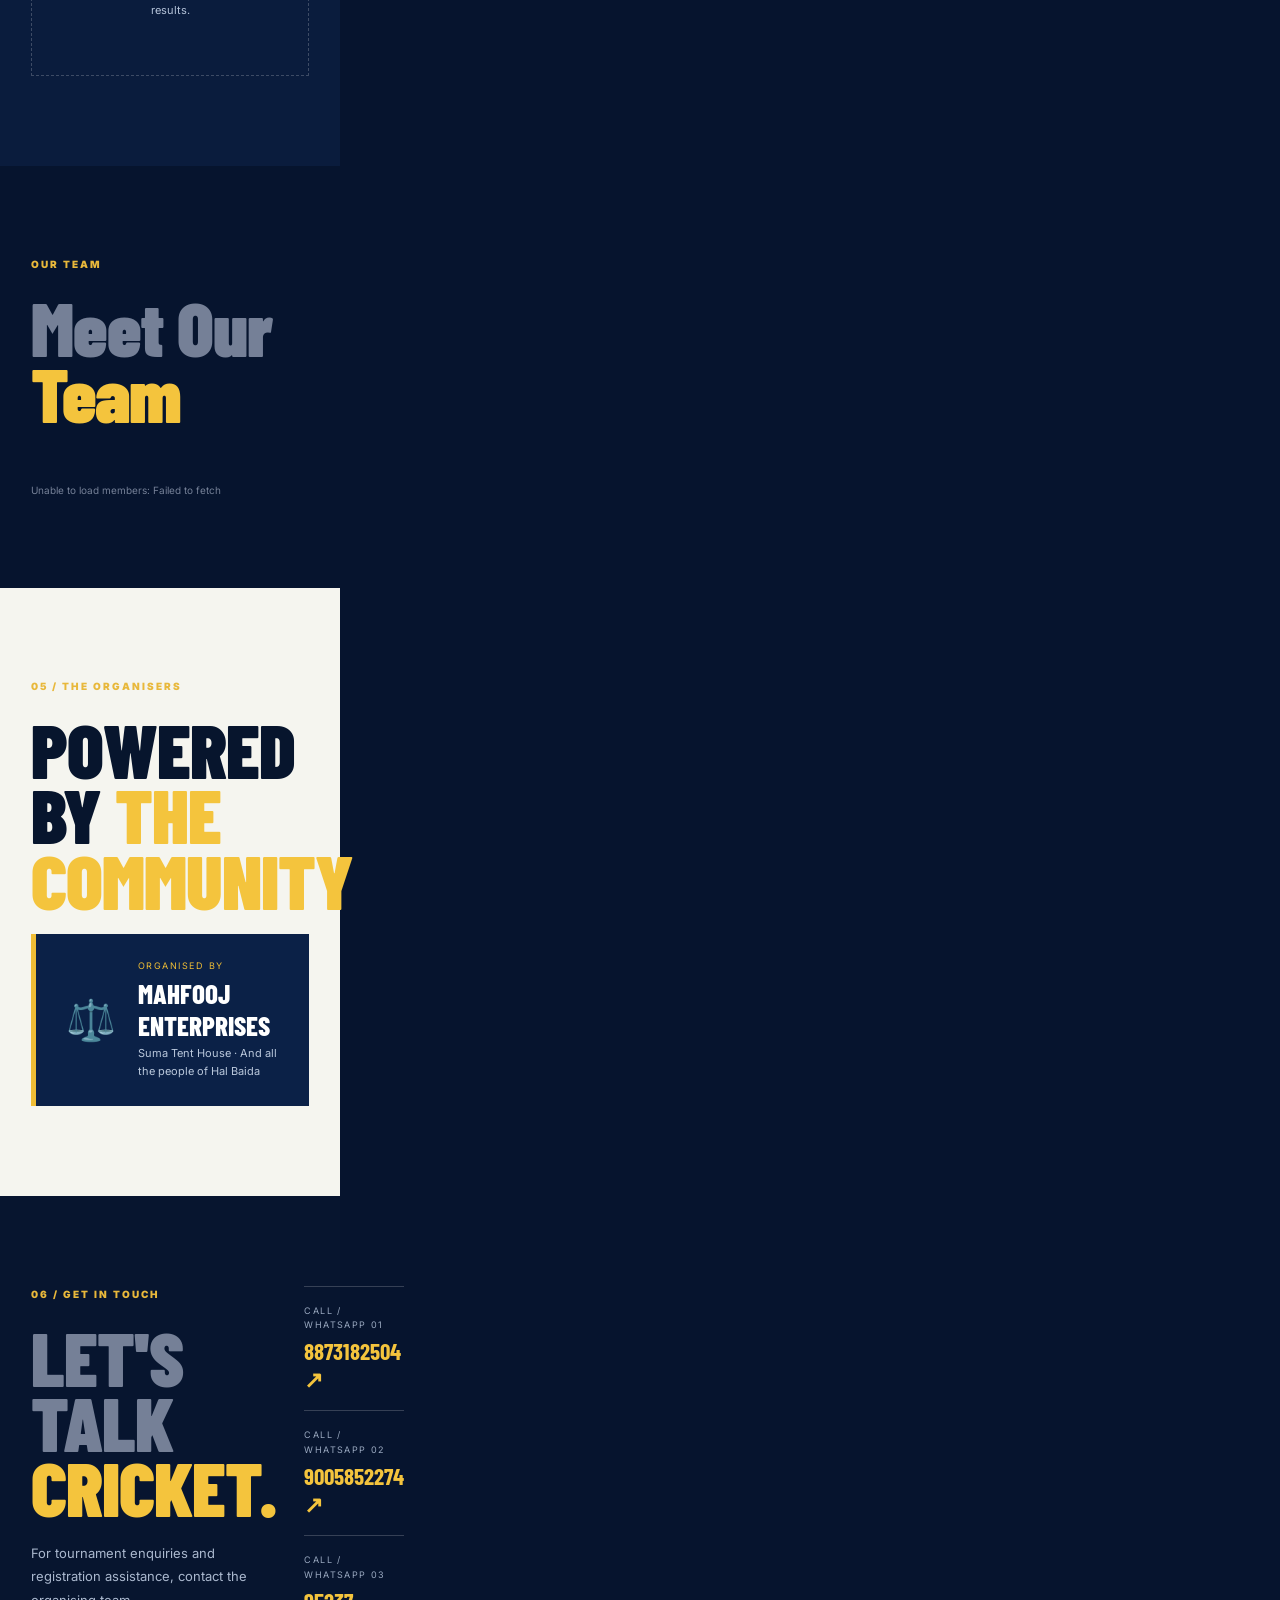
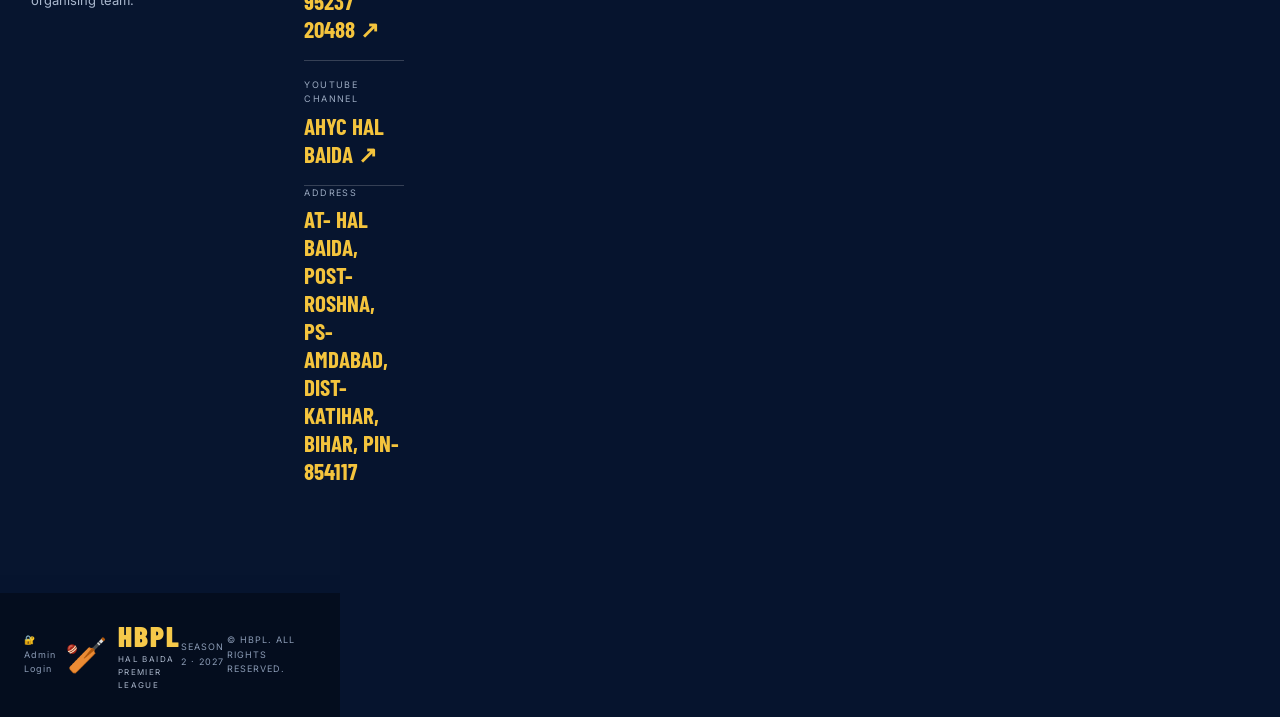
==== commit 12f92a96: "Add multi-step player registration HTML" ====
--- a/index.html
+++ b/index.html
@@ -72,32 +72,98 @@
       <div class="section-label">03 / JOIN THE LEAGUE</div>
       <div class="registration-grid">
         <div><h2>READY TO<br><em>PLAY BIG?</em></h2><p>Register your interest for HBPL Season 2. Our organising team will contact you with the next steps.</p><div class="reg-price"><span>PLAYER REGISTRATION FEE</span><b>₹150</b></div><small class="note">Player registration is open for HBPL Season 2. Submit your details and our organising team will contact you. Online payment is not connected yet.
-        <form id="regForm" class="reg-form">
-          <label>Full name<input name="name" placeholder="Enter player name" required></label>
-          <label>Mobile number<input name="phone" type="tel" inputmode="numeric" pattern="[0-9]{10}" placeholder="10-digit mobile number" required></label>
-          <label>Age<input name="age" type="number" min="10" max="70" placeholder="Your age" required></label>
-          <label>Playing role<select name="role" required><option value="">Select role</option><option>Batsman</option><option>Bowler</option><option>All-rounder</option><option>Wicket-keeper</option></select></label>
+        
+<form id="regForm" class="reg-form">
+  <div class="wizard-progress full">
+    <div class="wizard-progress-top">
+      <strong id="wizardStepLabel">STEP 1 OF 3</strong>
+      <span id="wizardStepName">Player Details</span>
+    </div>
+    <div class="wizard-track">
+      <span id="wizardProgressBar"></span>
+    </div>
+  </div>
+
+  <!-- STEP 1 -->
+  <div class="wizard-panel full" data-wizard-step="1">
+    <div class="wizard-panel-title">Player Details</div>
+
+    <label>Full name
+      <input name="name" placeholder="Enter player name" required>
+    </label>
+
+    <label>Mobile number
+      <input name="phone" type="tel" inputmode="numeric"
+        pattern="[0-9]{10}" maxlength="10"
+        placeholder="10-digit mobile number" required>
+    </label>
+
+    <label>Age
+      <input name="age" type="number" min="10" max="70"
+        placeholder="Your age" required>
+    </label>
+
+    <label>Playing role
+      <select name="role" required>
+        <option value="">Select role</option>
+        <option>Batsman</option>
+        <option>Bowler</option>
+        <option>All-rounder</option>
+        <option>Wicket-keeper</option>
+      </select>
+    </label>
+
+    <button class="btn btn-gold full" type="button"
+      data-wizard-next="2">
+      Continue to Address →
+    </button>
+  </div>
+
+  <!-- STEP 2 -->
+  <div class="wizard-panel full" data-wizard-step="2" hidden>
+    <div class="wizard-panel-title">Address & Photo</div>
+
+    <label class="full">Village / Address
+      <input name="address" placeholder="Enter village or address" required>
+    </label>
+
+    <label class="full">Player Photo (Required — Max 5 MB)
+      <input name="photo" type="file"
+        accept="image/jpeg,image/png,image/webp" required>
+      <small>Accepted: JPG, PNG, WebP. Maximum 5 MB.</small>
+    </label>
+
+    <div class="wizard-actions full">
+      <button class="btn btn-outline-dark" type="button"
+        data-wizard-back="1">← Back</button>
+
+      <button class="btn btn-gold" type="button"
+        data-wizard-next="3">Preview Details →</button>
+    </div>
+  </div>
+
+  <!-- STEP 3 -->
+  <div class="wizard-panel full" data-wizard-step="3" hidden>
+    <div class="wizard-panel-title">Review Your Details</div>
+
+    <p>Please check your details before final submission.</p>
+
+    <div id="playerRegistrationPreview" class="player-preview"></div>
+
+    <div class="wizard-actions full">
+      <button class="btn btn-outline-dark" type="button"
+        data-wizard-back="2">← Edit Details</button>
+
+      <button class="btn btn-gold" type="submit">
+        Final Submit ↗
+      </button>
+    </div>
+  </div>
+
+  <div id="formMessage" class="form-message full"
+    aria-live="polite"></div>
+</form>
           
-          <label class="full">
-  Village / Address
-  <input name="address" placeholder="Enter village or address" required>
-</label>
-
-<label class="full">
-  Player Photo (Required — Max 5 MB)
-  <input
-    name="photo"
-    type="file"
-    accept="image/jpeg,image/png,image/webp"
-    required
-  >
-</label>
-
-<button class="btn btn-gold full" type="submit">
-  Submit Registration <b>↗</b>
-</button>
-          <div id="formMessage" class="form-message full" aria-live="polite"></div>
-        </form>
       </div>
     </section>
 <!-- TEAM REGISTRATION --> 
--- a/style.css
+++ b/style.css
@@ -33,3 +33,17 @@
   margin:12px auto 0;
   display:block;
 }
+.brand-logo {
+  width: 48px;
+  height: 48px;
+  object-fit: contain;
+  display: block;
+  flex-shrink: 0;
+}
+
+@media (max-width: 650px) {
+  .brand-logo {
+    width: 42px;
+    height: 42px;
+  }
+}
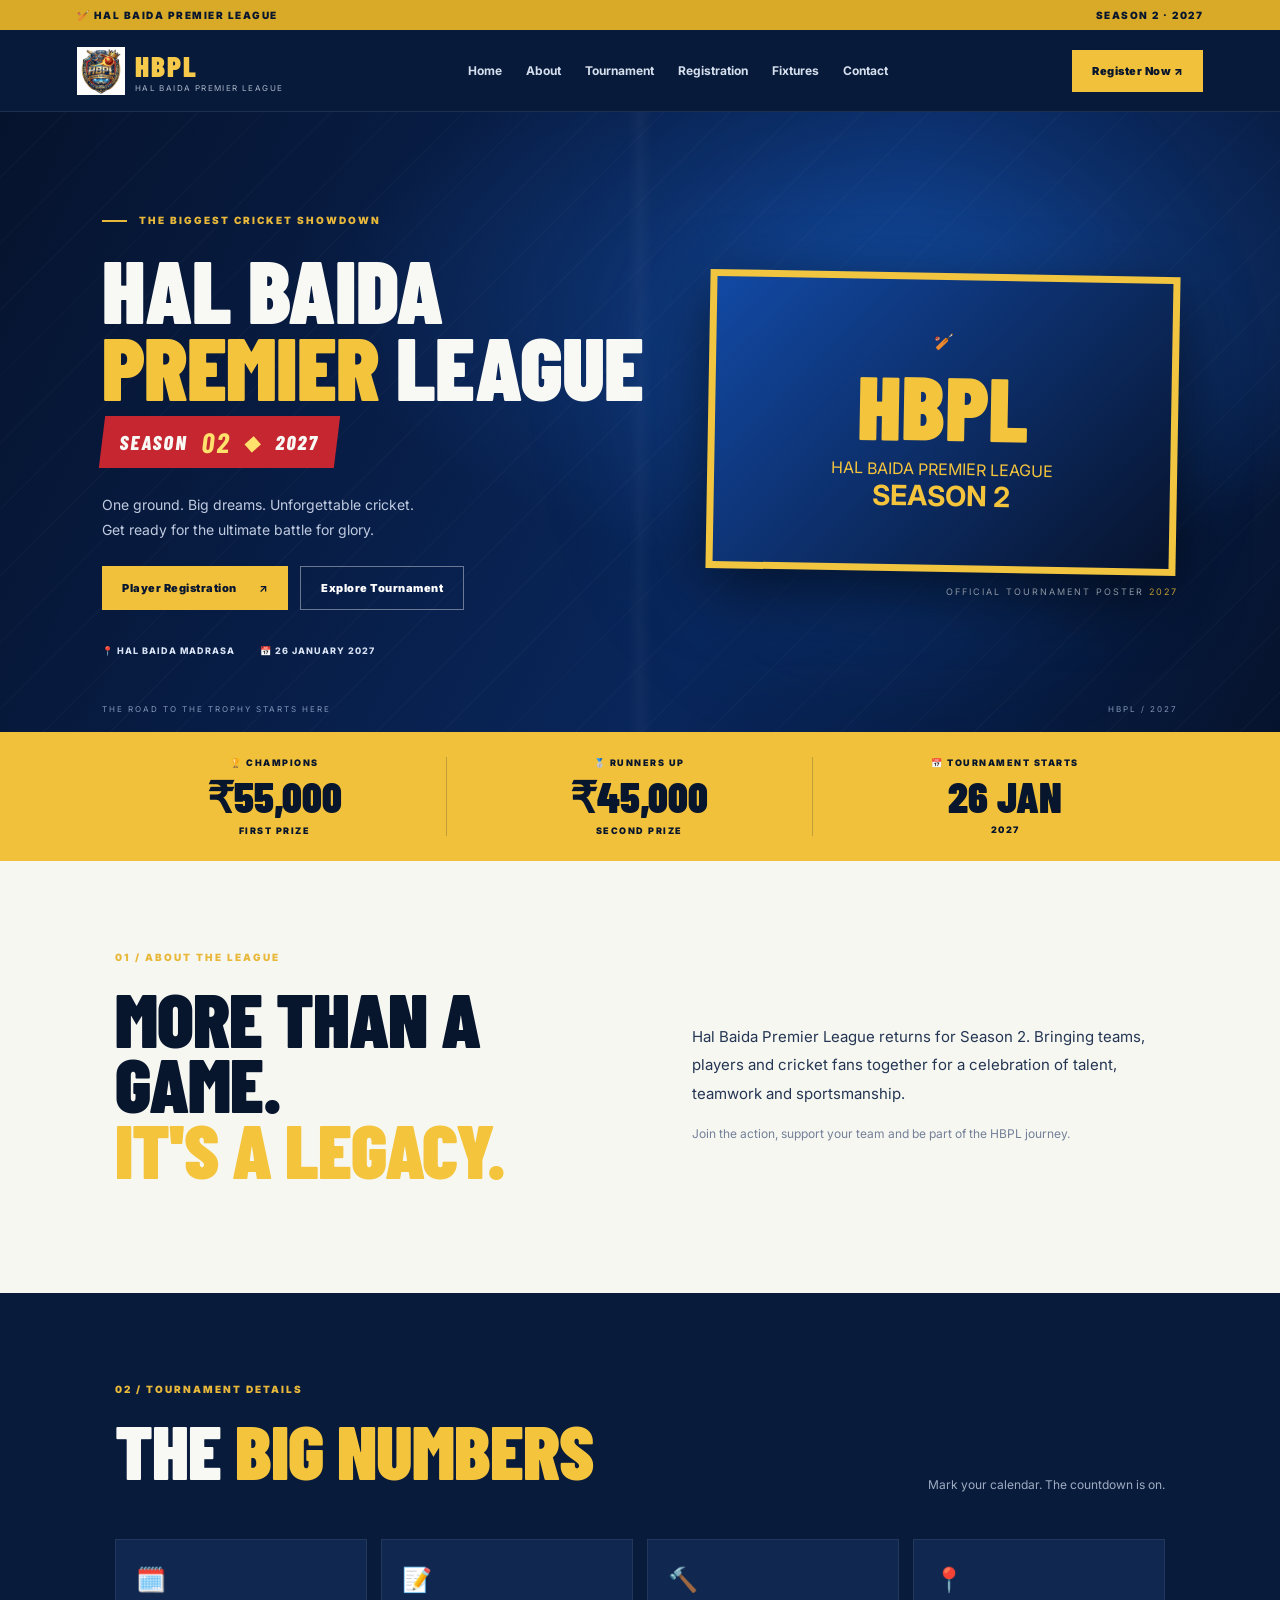
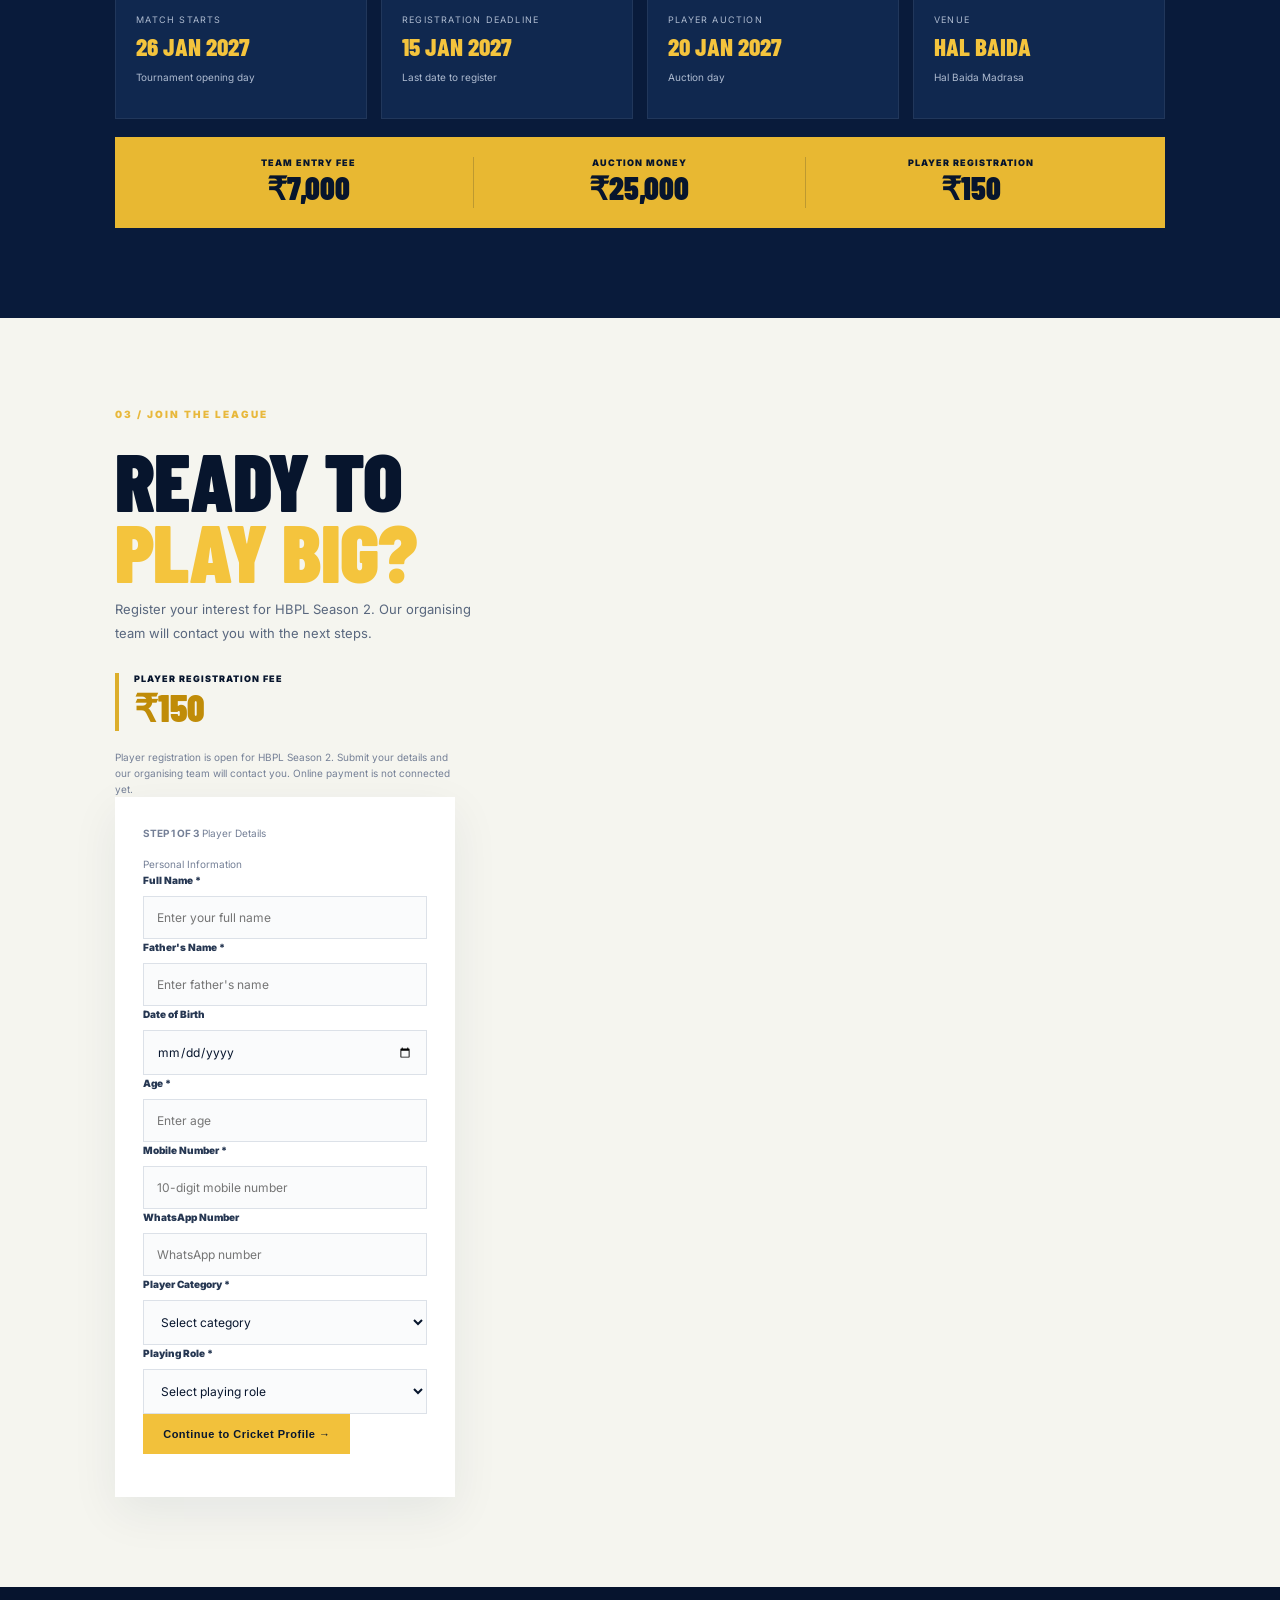
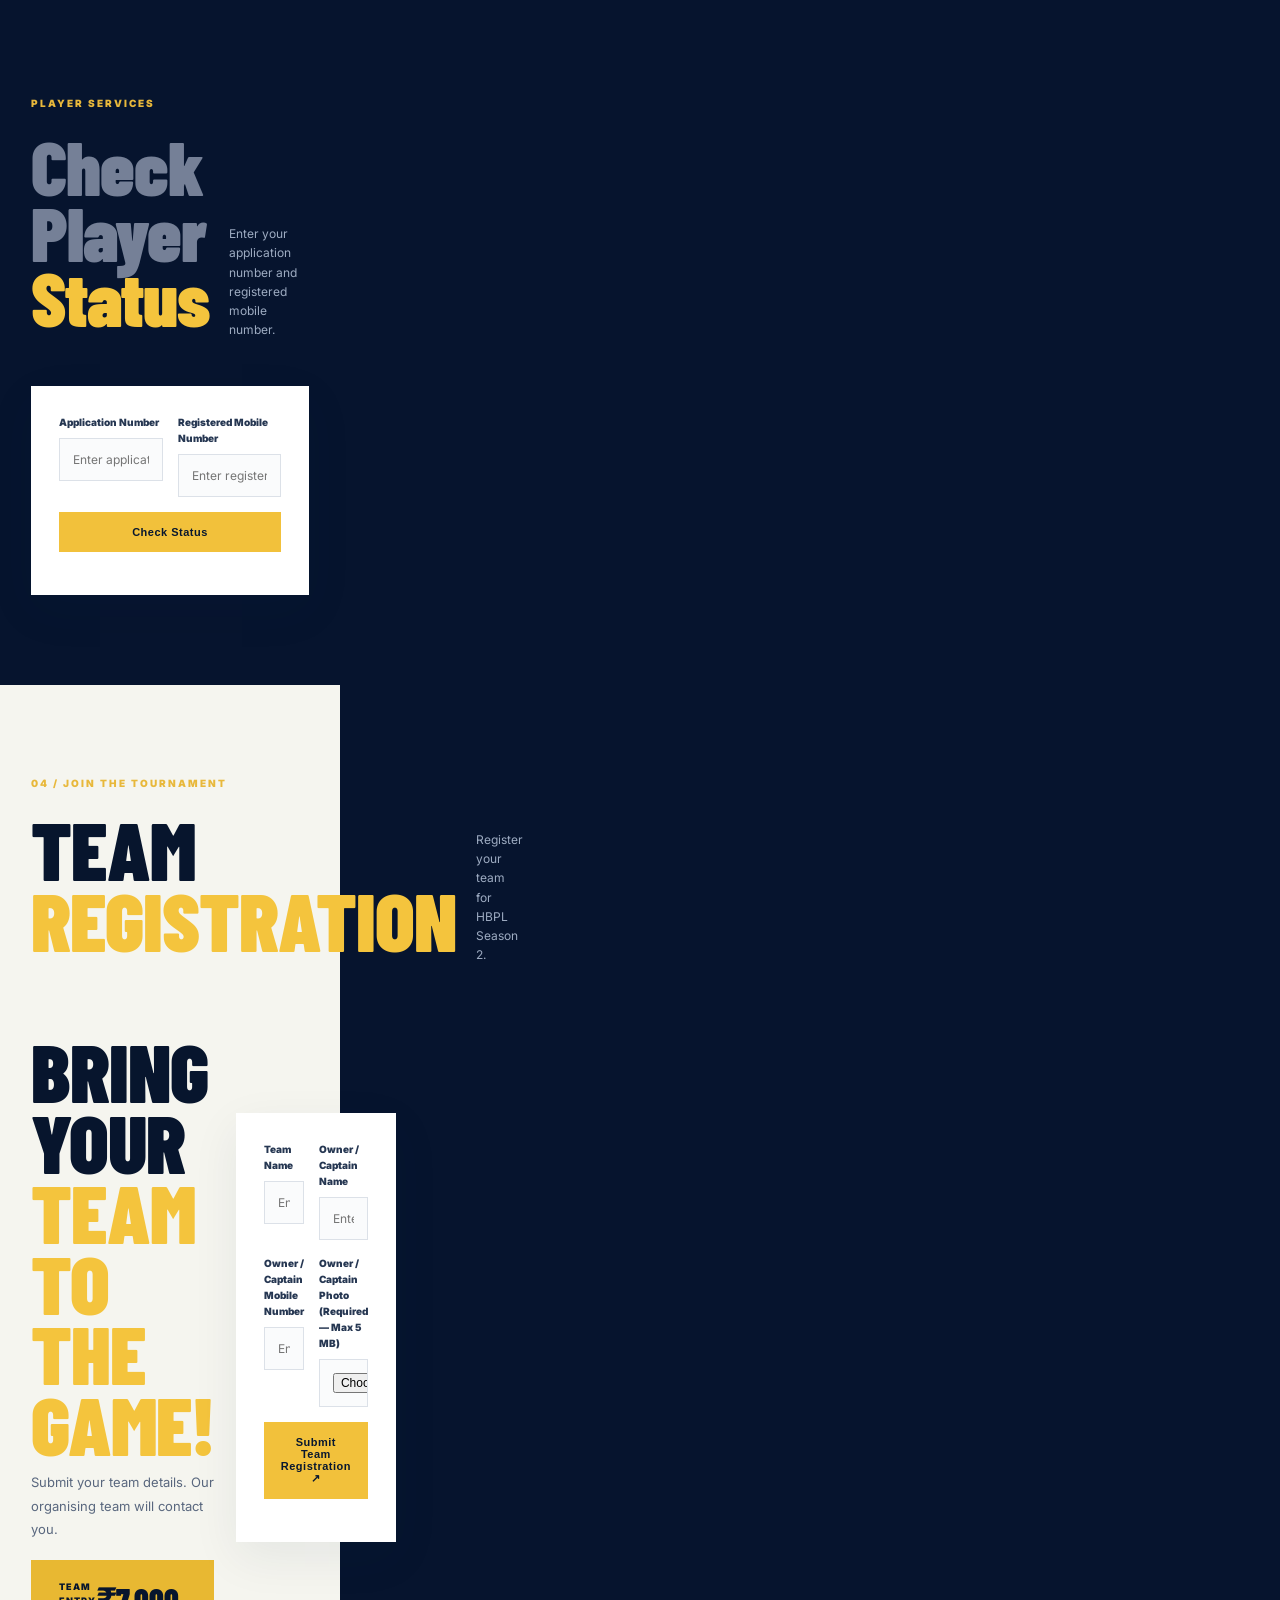
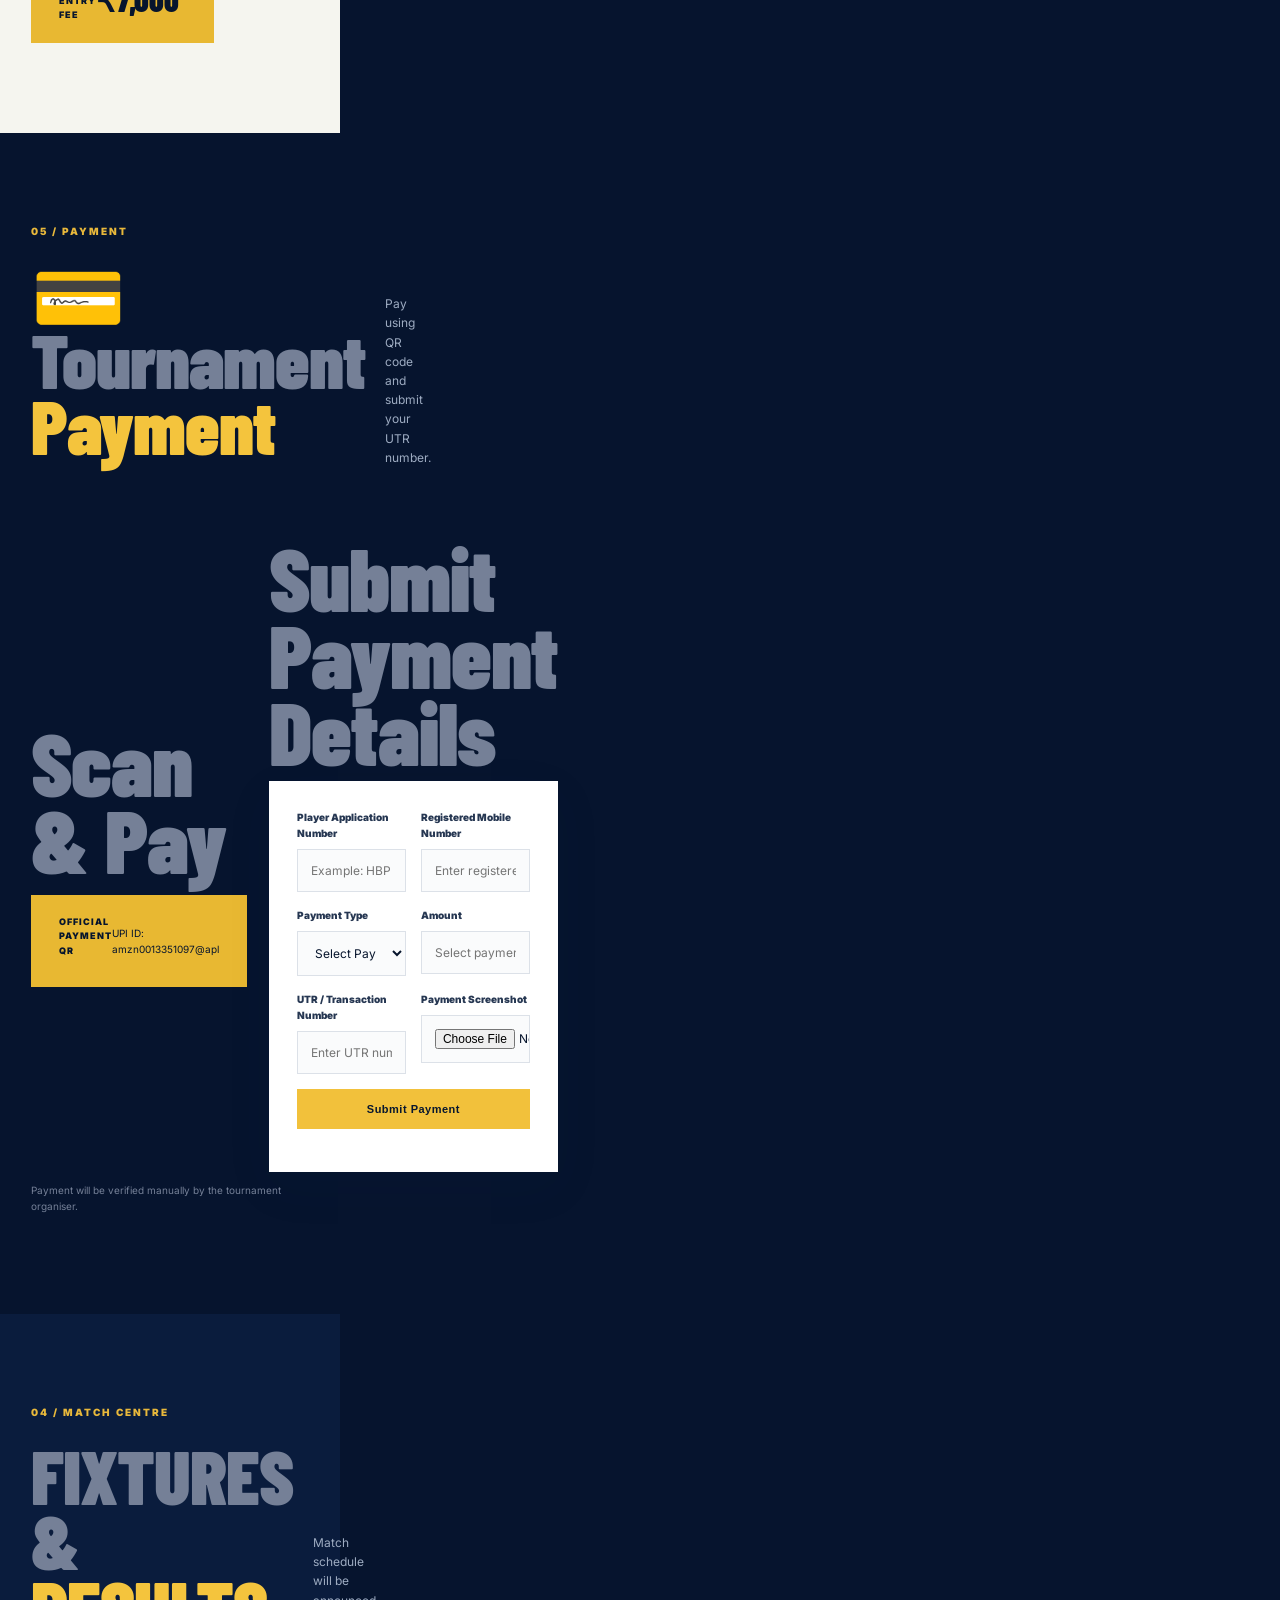
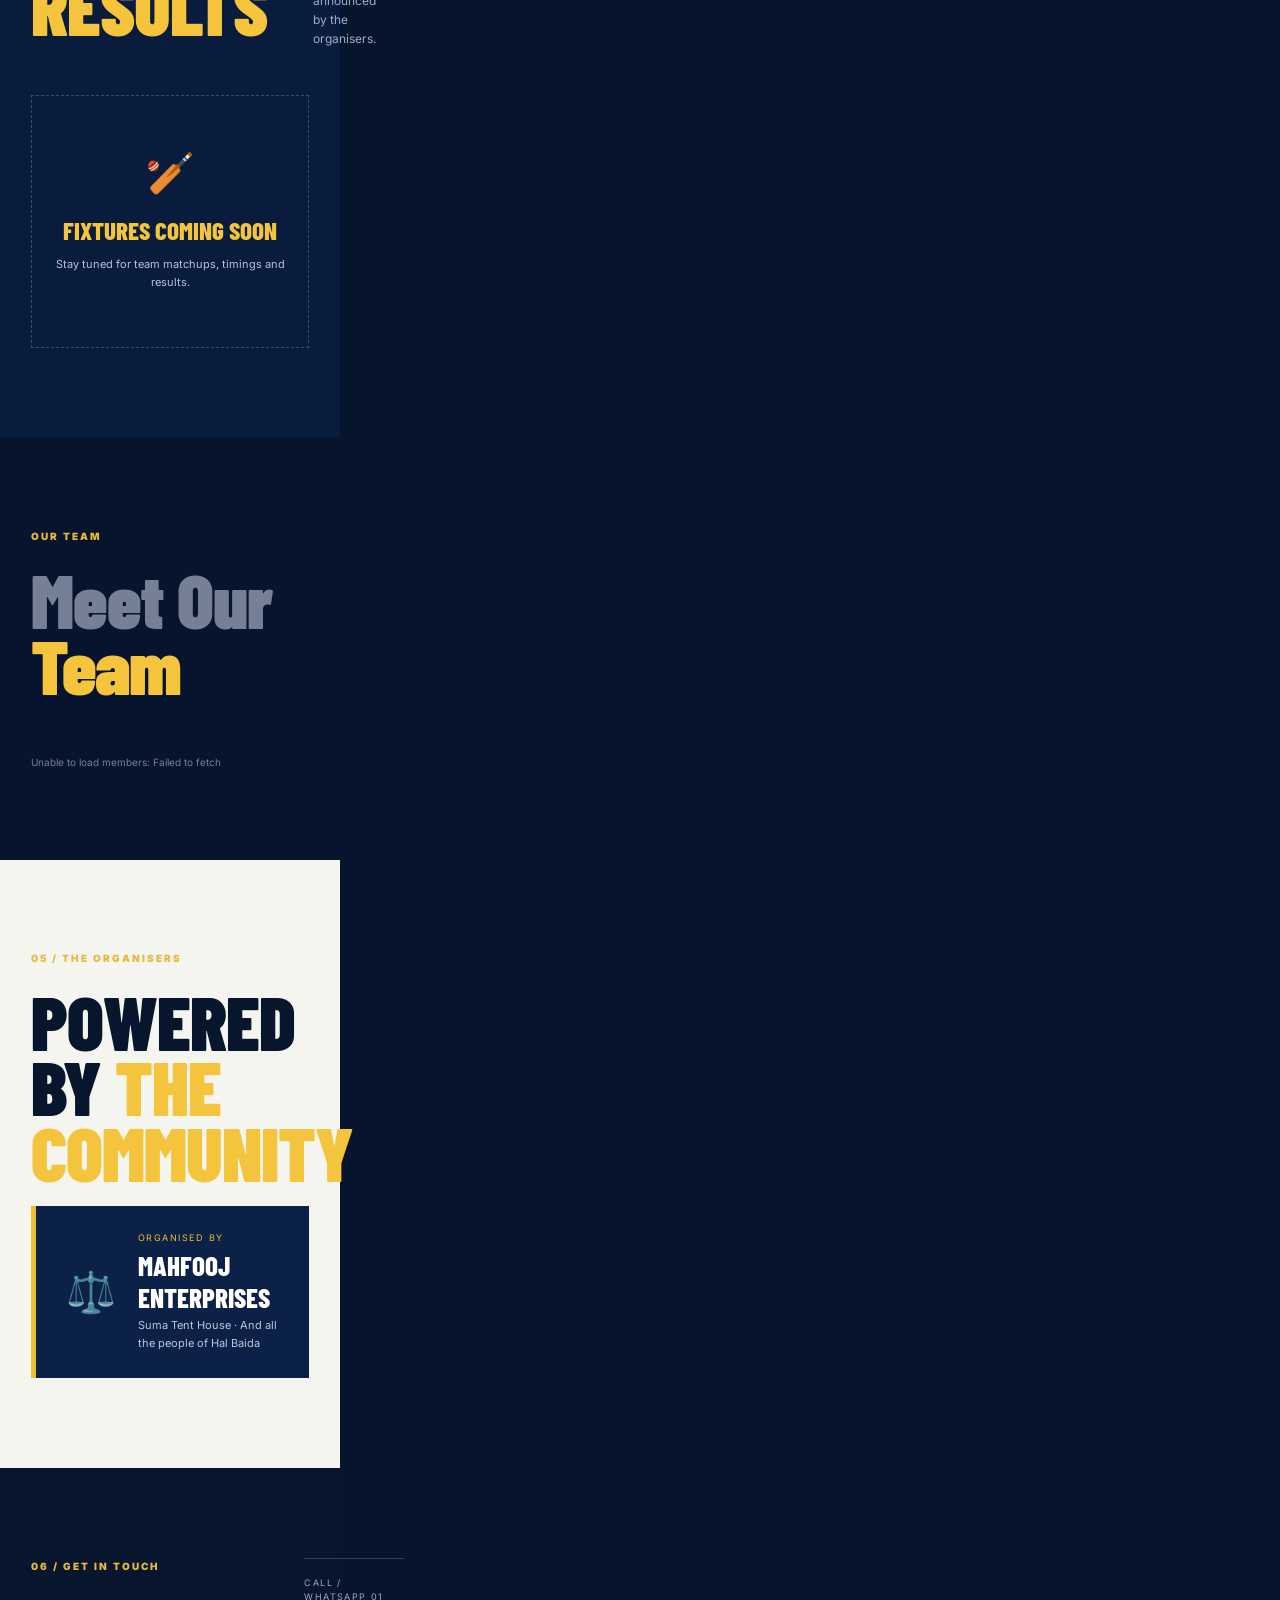
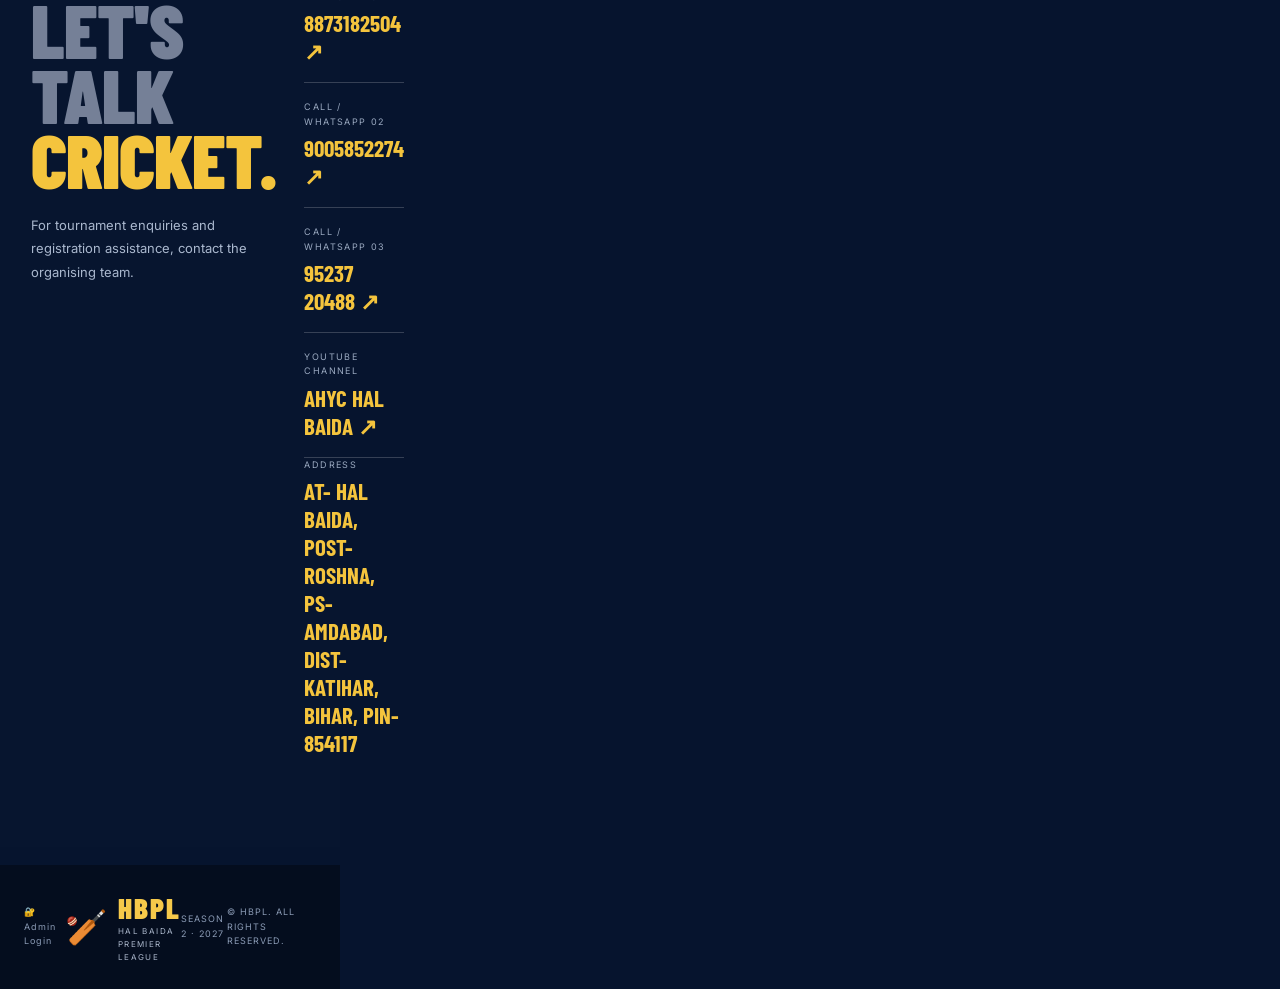
==== commit 2649ac73: "Update player registration form fields" ====
--- a/index.html
+++ b/index.html
@@ -73,39 +73,69 @@
       <div class="registration-grid">
         <div><h2>READY TO<br><em>PLAY BIG?</em></h2><p>Register your interest for HBPL Season 2. Our organising team will contact you with the next steps.</p><div class="reg-price"><span>PLAYER REGISTRATION FEE</span><b>₹150</b></div><small class="note">Player registration is open for HBPL Season 2. Submit your details and our organising team will contact you. Online payment is not connected yet.
         
+
 <form id="regForm" class="reg-form">
+
+  <!-- WIZARD PROGRESS -->
   <div class="wizard-progress full">
     <div class="wizard-progress-top">
       <strong id="wizardStepLabel">STEP 1 OF 3</strong>
-      <span id="wizardStepName">Player Details</span>
+      <span id="wizardStepName">Personal Information</span>
     </div>
     <div class="wizard-track">
       <span id="wizardProgressBar"></span>
     </div>
   </div>
 
-  <!-- STEP 1 -->
+  <!-- STEP 1: PERSONAL INFORMATION -->
   <div class="wizard-panel full" data-wizard-step="1">
-    <div class="wizard-panel-title">Player Details</div>
-
-    <label>Full name
-      <input name="name" placeholder="Enter player name" required>
-    </label>
-
-    <label>Mobile number
-      <input name="phone" type="tel" inputmode="numeric"
-        pattern="[0-9]{10}" maxlength="10"
-        placeholder="10-digit mobile number" required>
-    </label>
-
-    <label>Age
-      <input name="age" type="number" min="10" max="70"
-        placeholder="Your age" required>
-    </label>
-
-    <label>Playing role
+
+    <div class="wizard-panel-title">Personal Information</div>
+
+    <label>Full Name *
+      <input name="name" type="text"
+        placeholder="Enter your full name" required>
+    </label>
+
+    <label>Father's Name *
+      <input name="father_name" type="text"
+        placeholder="Enter father's name" required>
+    </label>
+
+    <label>Date of Birth
+      <input name="dob" type="date">
+    </label>
+
+    <label>Age *
+      <input name="age" type="number"
+        min="10" max="70" placeholder="Enter age" required>
+    </label>
+
+    <label>Mobile Number *
+      <input name="phone" type="tel"
+        inputmode="numeric" pattern="[0-9]{10}"
+        maxlength="10" placeholder="10-digit mobile number" required>
+    </label>
+
+    <label>WhatsApp Number
+      <input name="whatsapp" type="tel"
+        inputmode="numeric" pattern="[0-9]{10}"
+        maxlength="10" placeholder="WhatsApp number">
+    </label>
+
+    <label>Player Category *
+      <select name="player_category" required>
+        <option value="">Select category</option>
+        <option value="Batsman">Batsman</option>
+        <option value="Bowler">Bowler</option>
+        <option value="All-rounder">All-rounder</option>
+        <option value="Wicket-keeper">Wicket-keeper</option>
+      </select>
+    </label>
+
+    <label>Playing Role *
       <select name="role" required>
-        <option value="">Select role</option>
+        <option value="">Select playing role</option>
         <option>Batsman</option>
         <option>Bowler</option>
         <option>All-rounder</option>
@@ -115,22 +145,87 @@
 
     <button class="btn btn-gold full" type="button"
       data-wizard-next="2">
-      Continue to Address →
+      Continue to Cricket Profile →
     </button>
-  </div>
-
-  <!-- STEP 2 -->
+
+  </div>
+
+  <!-- STEP 2: CRICKET PROFILE AND ADDRESS -->
   <div class="wizard-panel full" data-wizard-step="2" hidden>
-    <div class="wizard-panel-title">Address & Photo</div>
-
-    <label class="full">Village / Address
-      <input name="address" placeholder="Enter village or address" required>
-    </label>
-
-    <label class="full">Player Photo (Required — Max 5 MB)
+
+    <div class="wizard-panel-title">Cricket Profile</div>
+
+    <label>Batting Style *
+      <select name="batting_style" required>
+        <option value="">Select batting style</option>
+        <option>Right Handed</option>
+        <option>Left Handed</option>
+      </select>
+    </label>
+
+    <label>Bowling Style *
+      <select name="bowling_style" required>
+        <option value="">Select bowling style</option>
+        <option>Right Arm Fast</option>
+        <option>Left Arm Fast</option>
+        <option>Right Arm Medium</option>
+        <option>Left Arm Medium</option>
+        <option>Right Arm Spin</option>
+        <option>Left Arm Spin</option>
+        <option>Do Not Bowl</option>
+      </select>
+    </label>
+
+    <label>Preferred Position
+      <select name="preferred_position">
+        <option value="">Select preferred position</option>
+        <option>Opening Batsman</option>
+        <option>Middle Order</option>
+        <option>Finisher</option>
+        <option>Wicket Keeper</option>
+        <option>Bowler</option>
+        <option>All-rounder</option>
+      </select>
+    </label>
+
+    <div class="wizard-panel-title full">Address Details</div>
+
+    <label>Village / Town *
+      <input name="village" type="text"
+        placeholder="Enter village or town" required>
+    </label>
+
+    <label>Post Office (PO) *
+      <input name="post_office" type="text"
+        placeholder="Enter post office" required>
+    </label>
+
+    <label>Police Station (PS) *
+      <input name="police_station" type="text"
+        placeholder="Enter police station" required>
+    </label>
+
+    <label>District *
+      <input name="district" type="text"
+        placeholder="Enter district" required>
+    </label>
+
+    <label>PIN Code *
+      <input name="pin_code" type="text"
+        inputmode="numeric" pattern="[0-9]{6}"
+        maxlength="6" placeholder="6-digit PIN code" required>
+    </label>
+
+    <!-- Existing database compatibility field -->
+    <label class="full">Complete Address *
+      <textarea name="address" rows="3"
+        placeholder="Enter your complete address" required></textarea>
+    </label>
+
+    <label class="full">Player Photo *
       <input name="photo" type="file"
         accept="image/jpeg,image/png,image/webp" required>
-      <small>Accepted: JPG, PNG, WebP. Maximum 5 MB.</small>
+      <small>JPG, PNG or WebP. Maximum 1 MB.</small>
     </label>
 
     <div class="wizard-actions full">
@@ -138,15 +233,17 @@
         data-wizard-back="1">← Back</button>
 
       <button class="btn btn-gold" type="button"
-        data-wizard-next="3">Preview Details →</button>
-    </div>
-  </div>
-
-  <!-- STEP 3 -->
+        data-wizard-next="3">Preview Application →</button>
+    </div>
+
+  </div>
+
+  <!-- STEP 3: PREVIEW -->
   <div class="wizard-panel full" data-wizard-step="3" hidden>
-    <div class="wizard-panel-title">Review Your Details</div>
-
-    <p>Please check your details before final submission.</p>
+
+    <div class="wizard-panel-title">Preview Your Application</div>
+
+    <p>Please check all information carefully before submission.</p>
 
     <div id="playerRegistrationPreview" class="player-preview"></div>
 
@@ -158,10 +255,12 @@
         Final Submit ↗
       </button>
     </div>
+
   </div>
 
   <div id="formMessage" class="form-message full"
     aria-live="polite"></div>
+
 </form>
           
       </div>
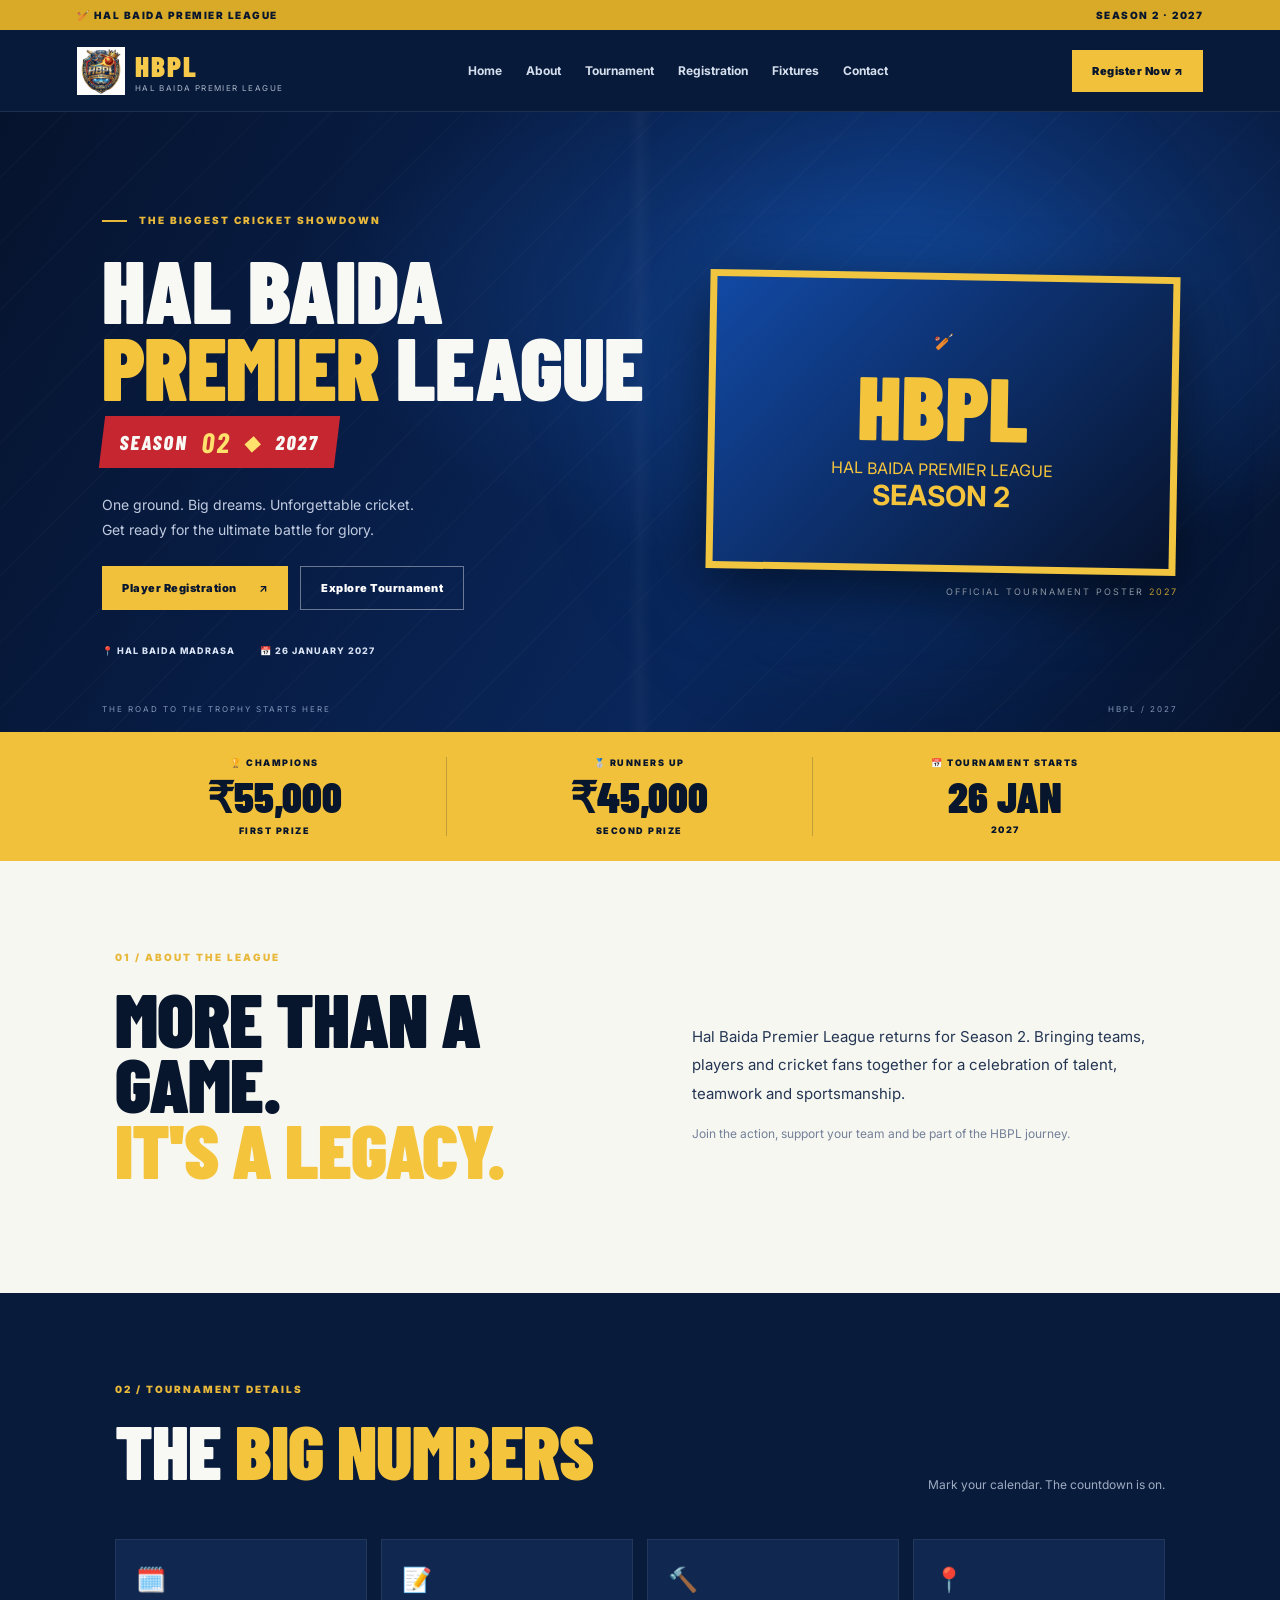
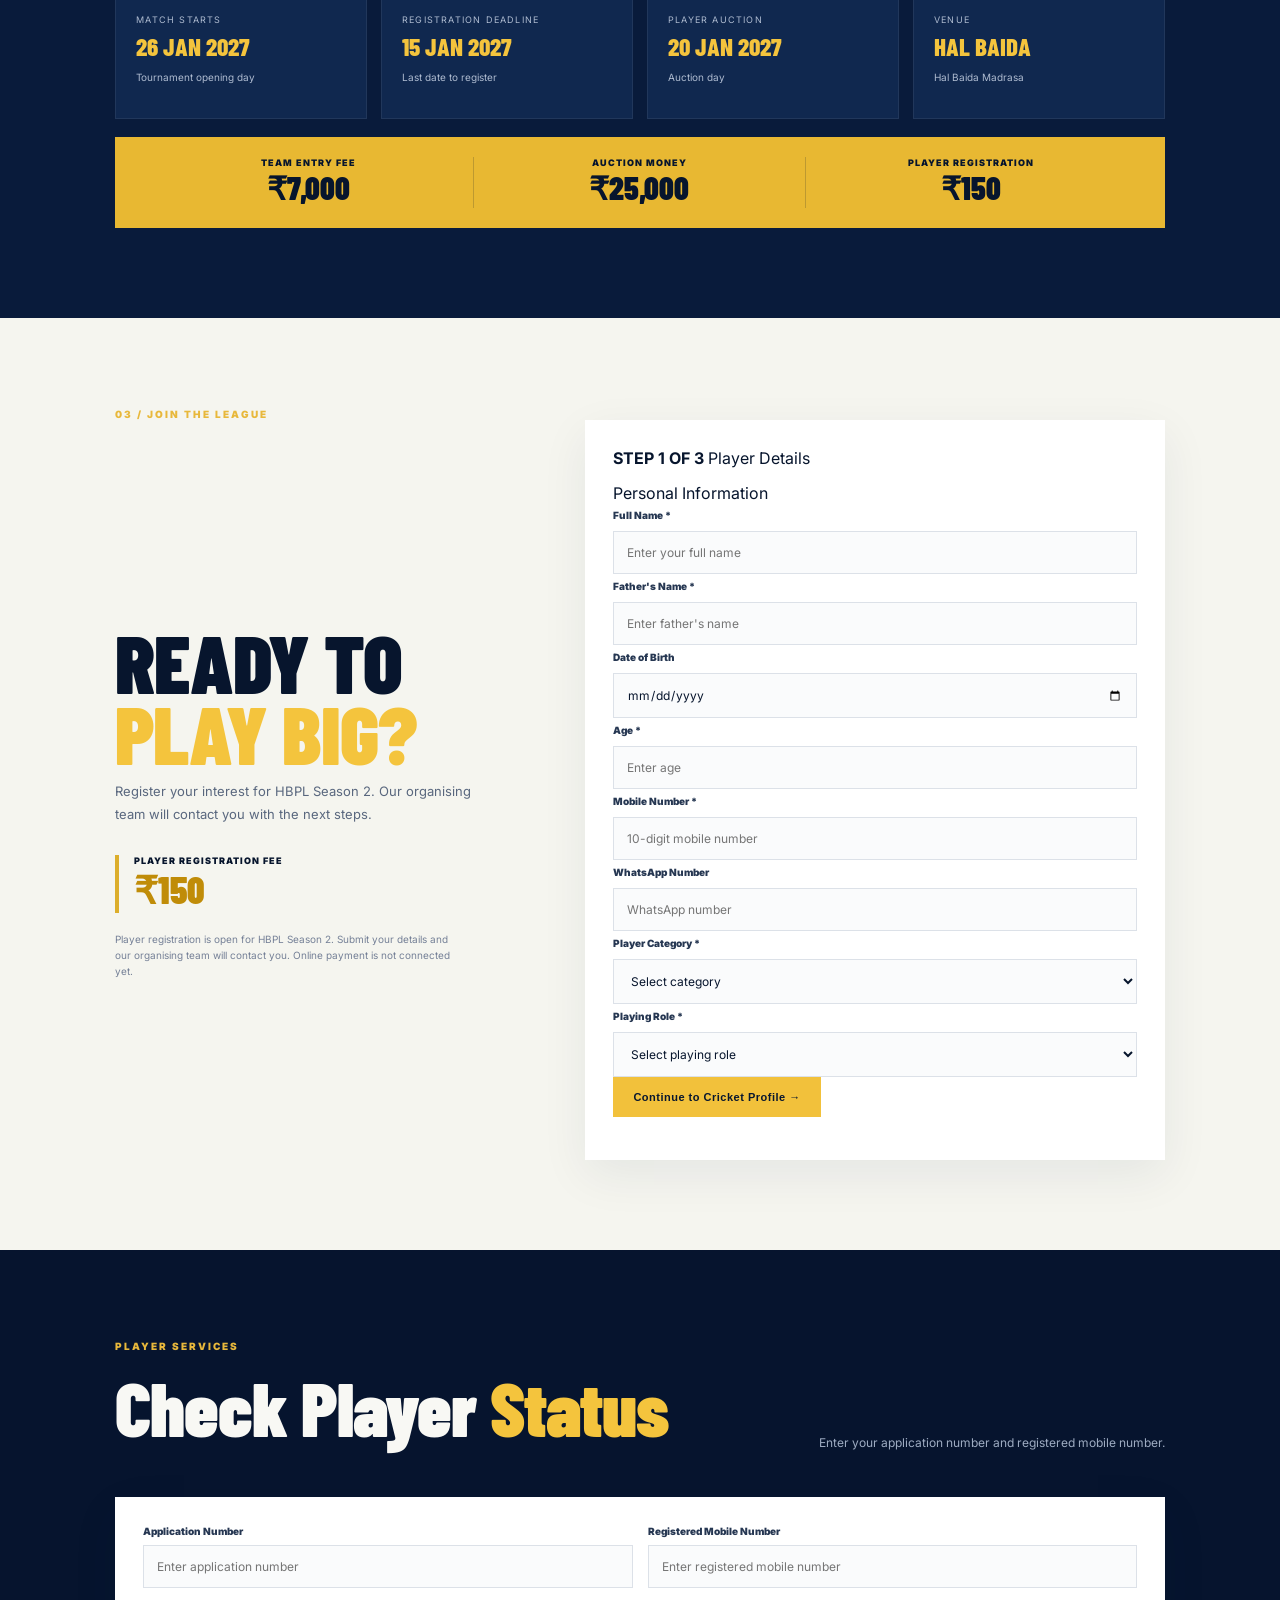
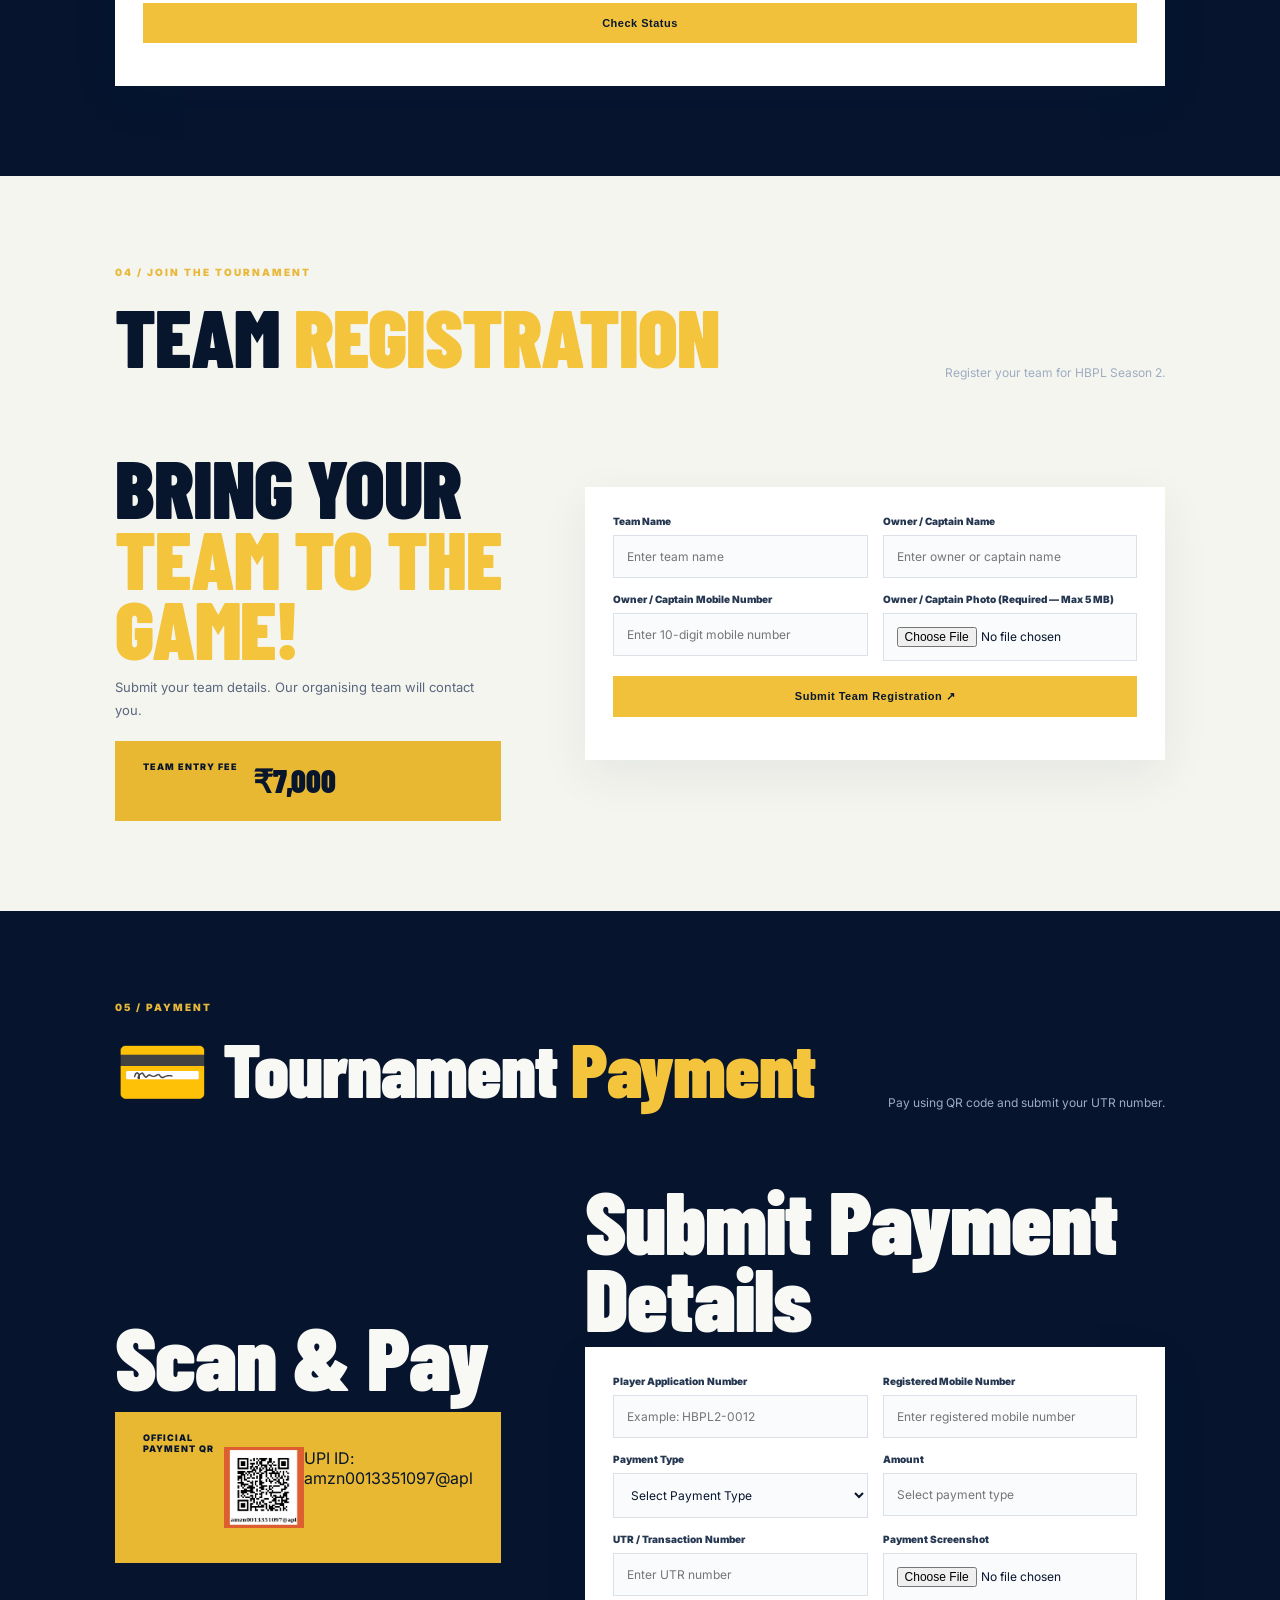
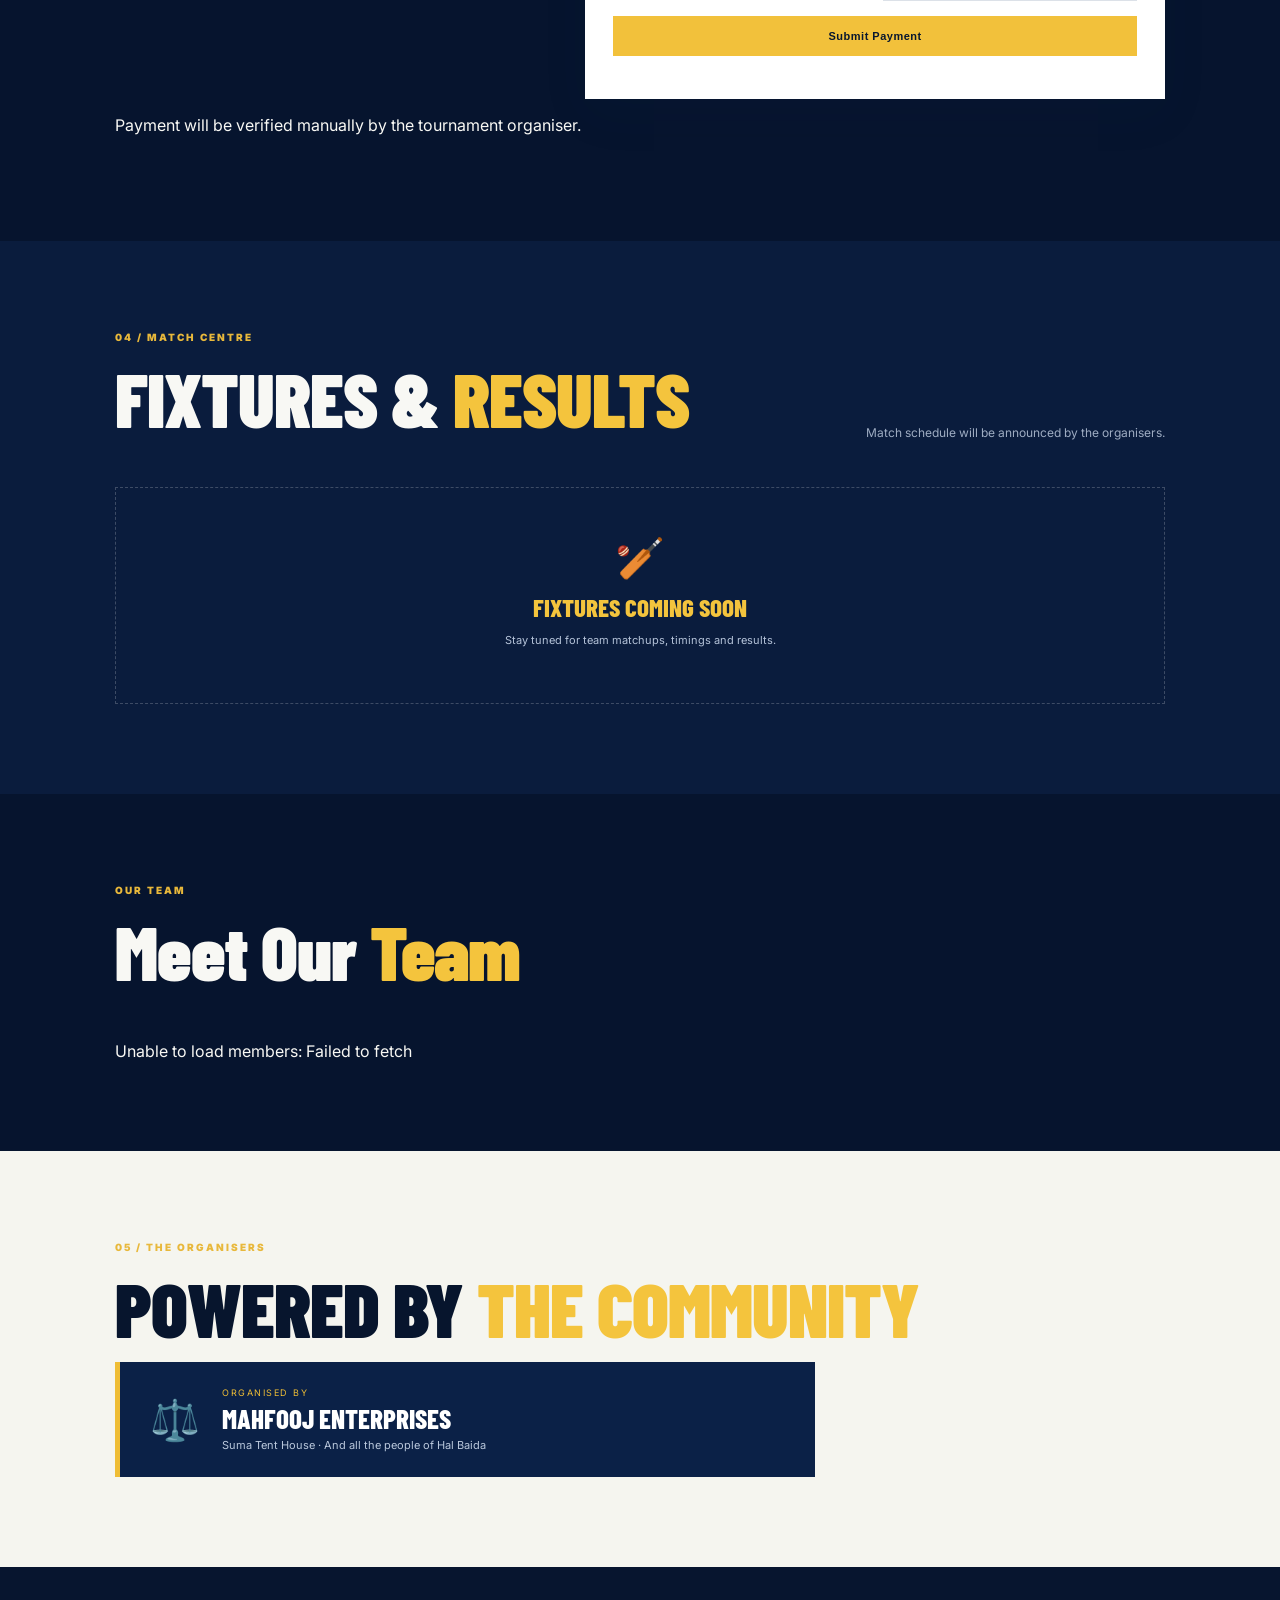
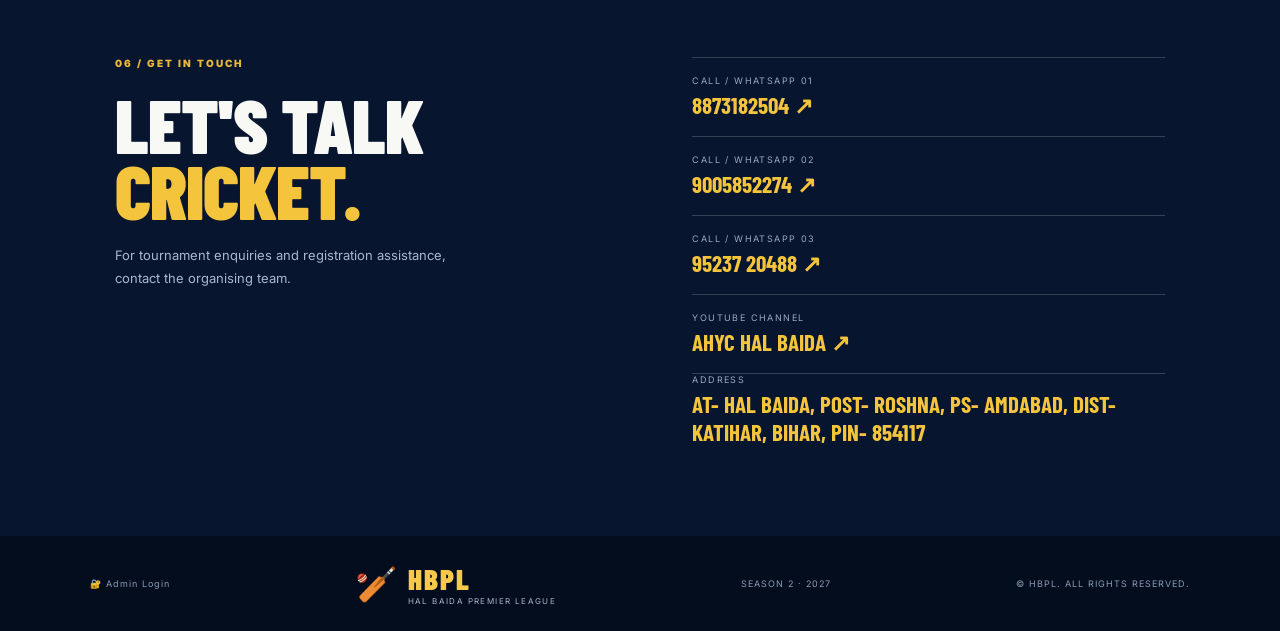
==== commit 39719813: "Update index.html" ====
--- a/index.html
+++ b/index.html
@@ -73,7 +73,8 @@
       <div class="registration-grid">
         <div><h2>READY TO<br><em>PLAY BIG?</em></h2><p>Register your interest for HBPL Season 2. Our organising team will contact you with the next steps.</p><div class="reg-price"><span>PLAYER REGISTRATION FEE</span><b>₹150</b></div><small class="note">Player registration is open for HBPL Season 2. Submit your details and our organising team will contact you. Online payment is not connected yet.
         
-
+</small>
+        </div>
 <form id="regForm" class="reg-form">
 
   <!-- WIZARD PROGRESS -->
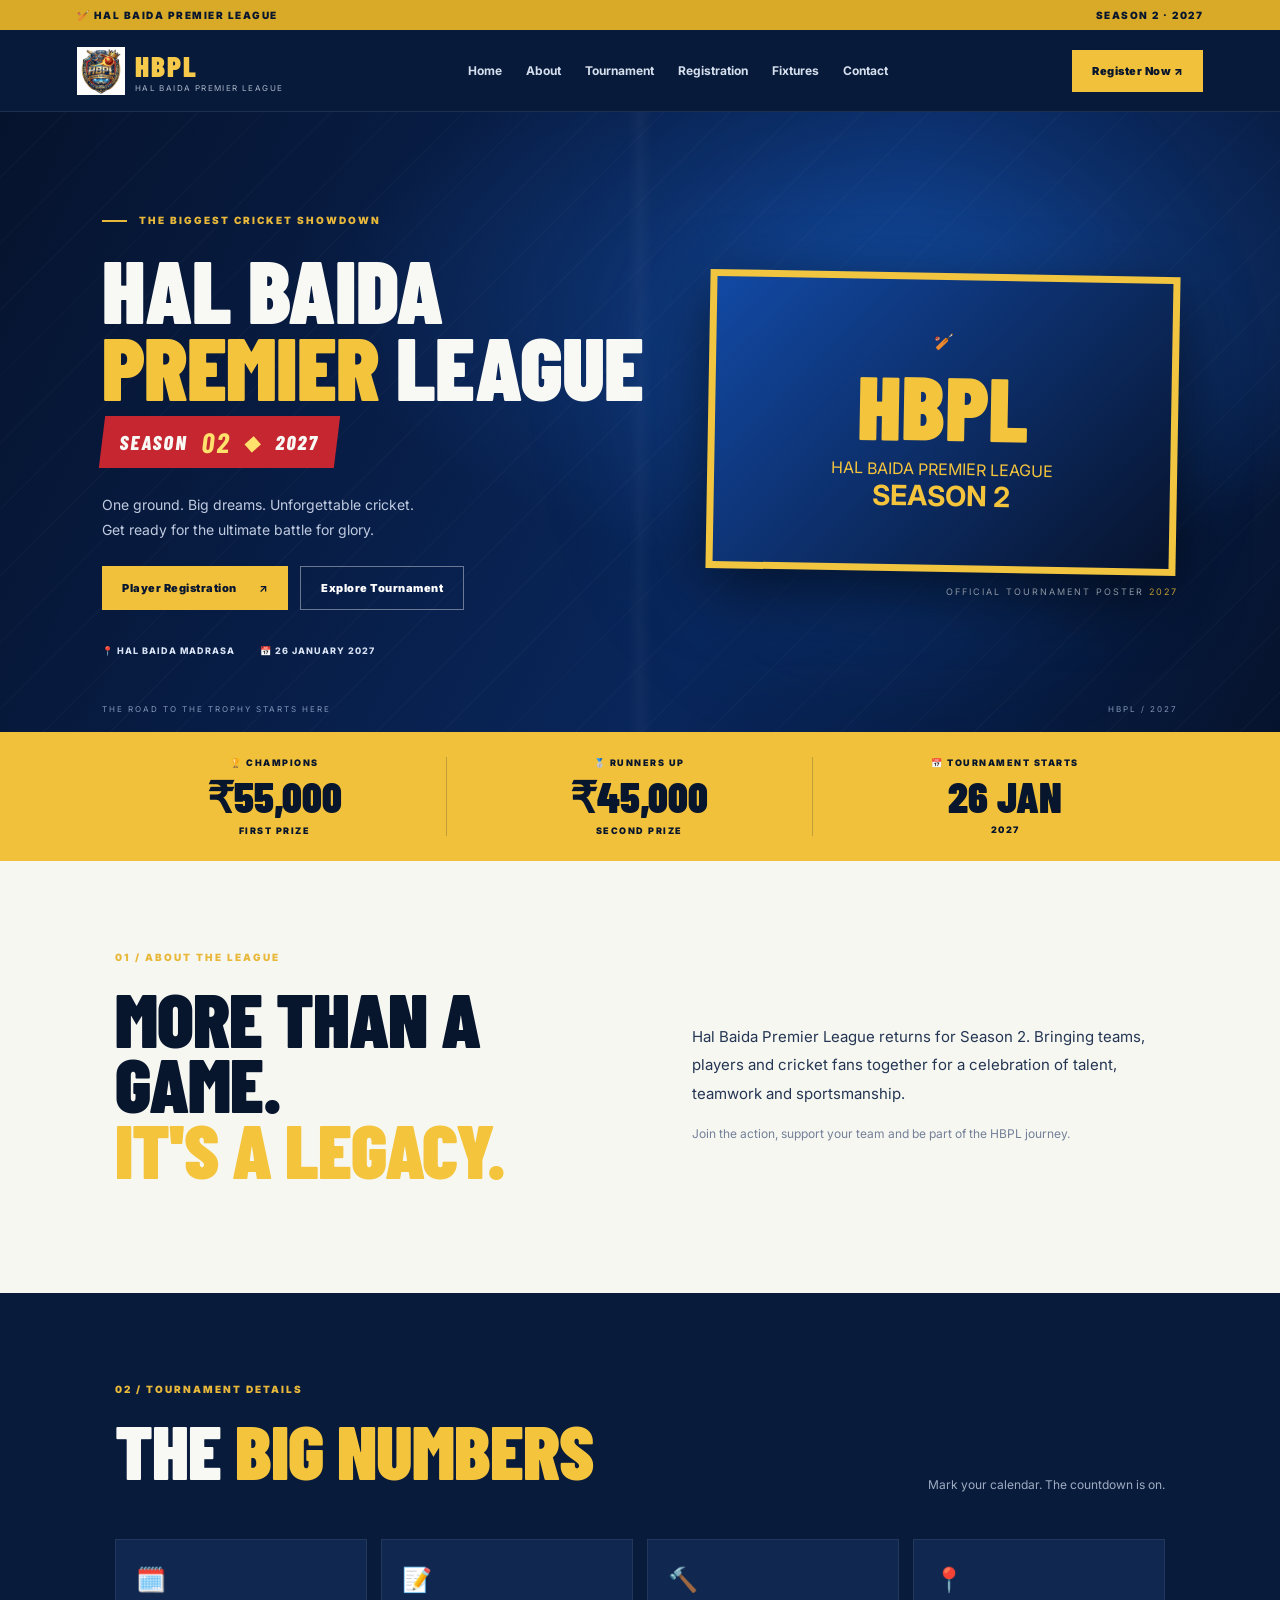
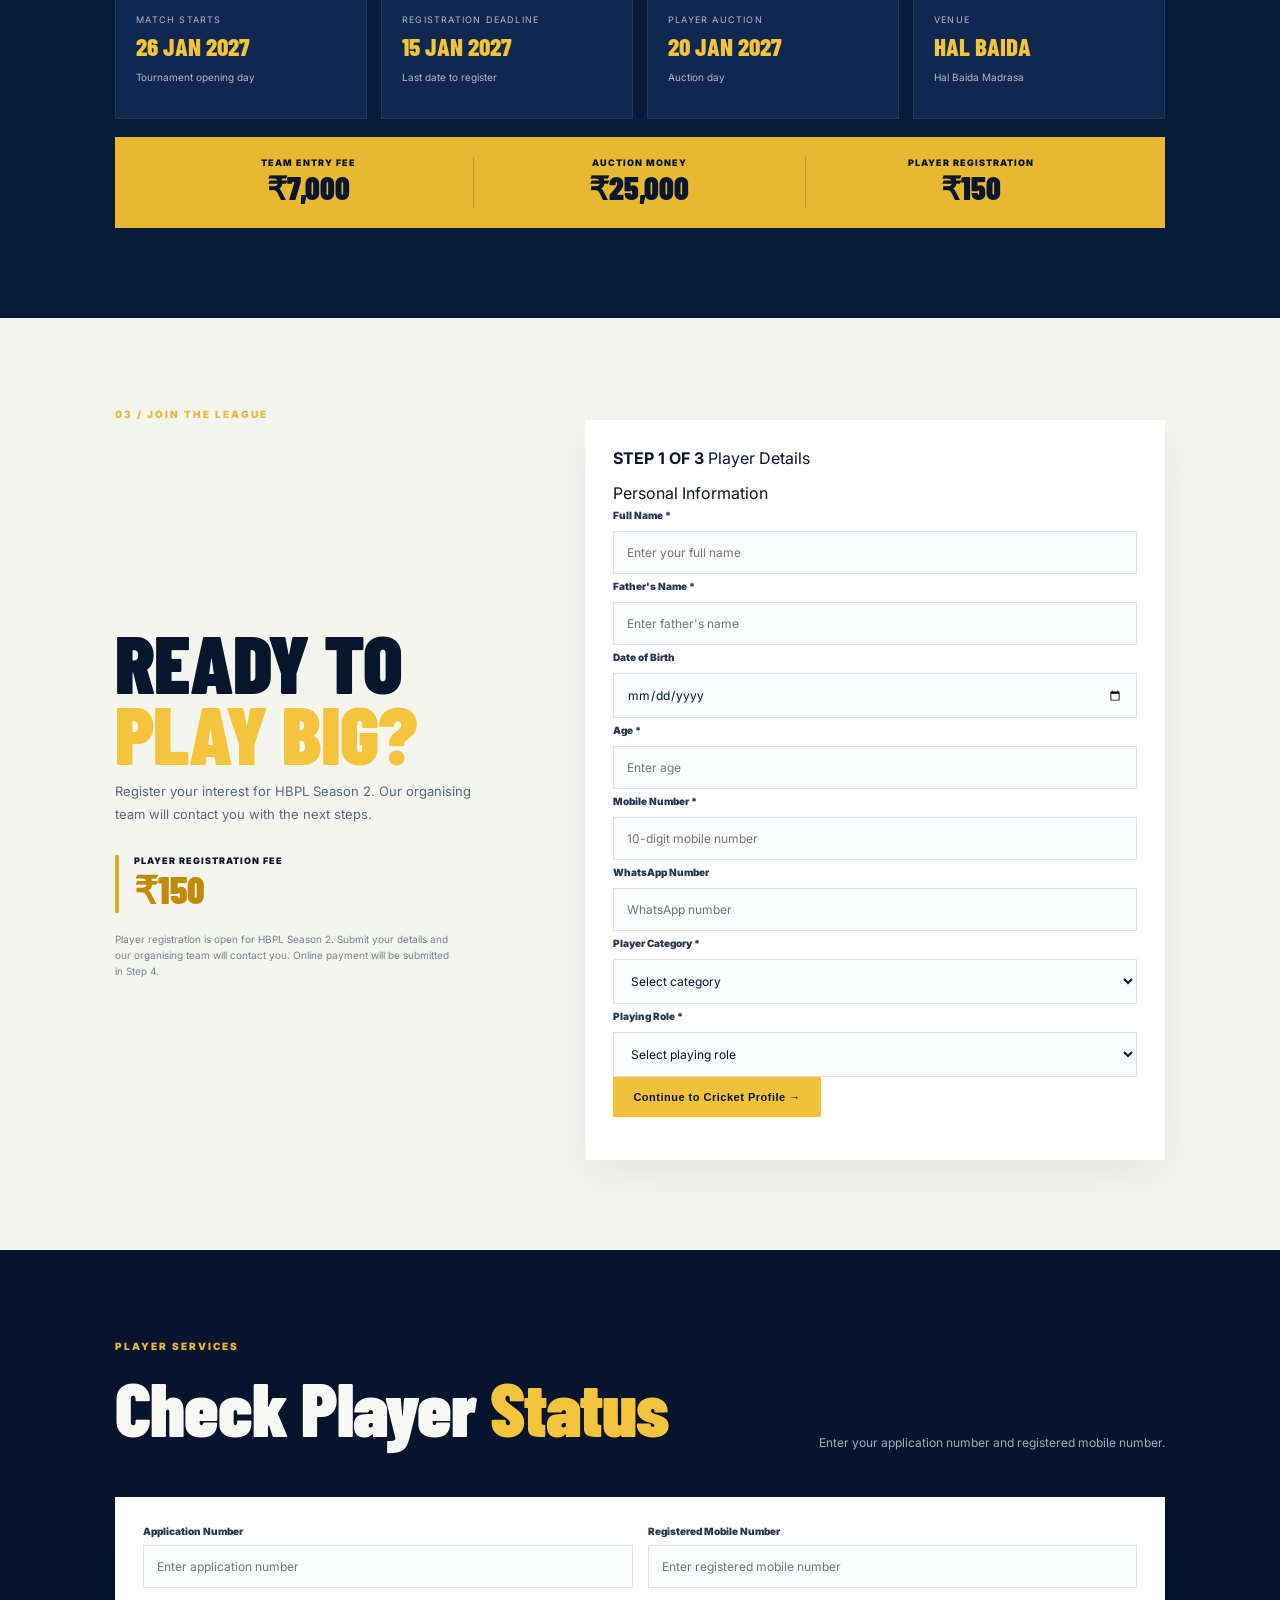
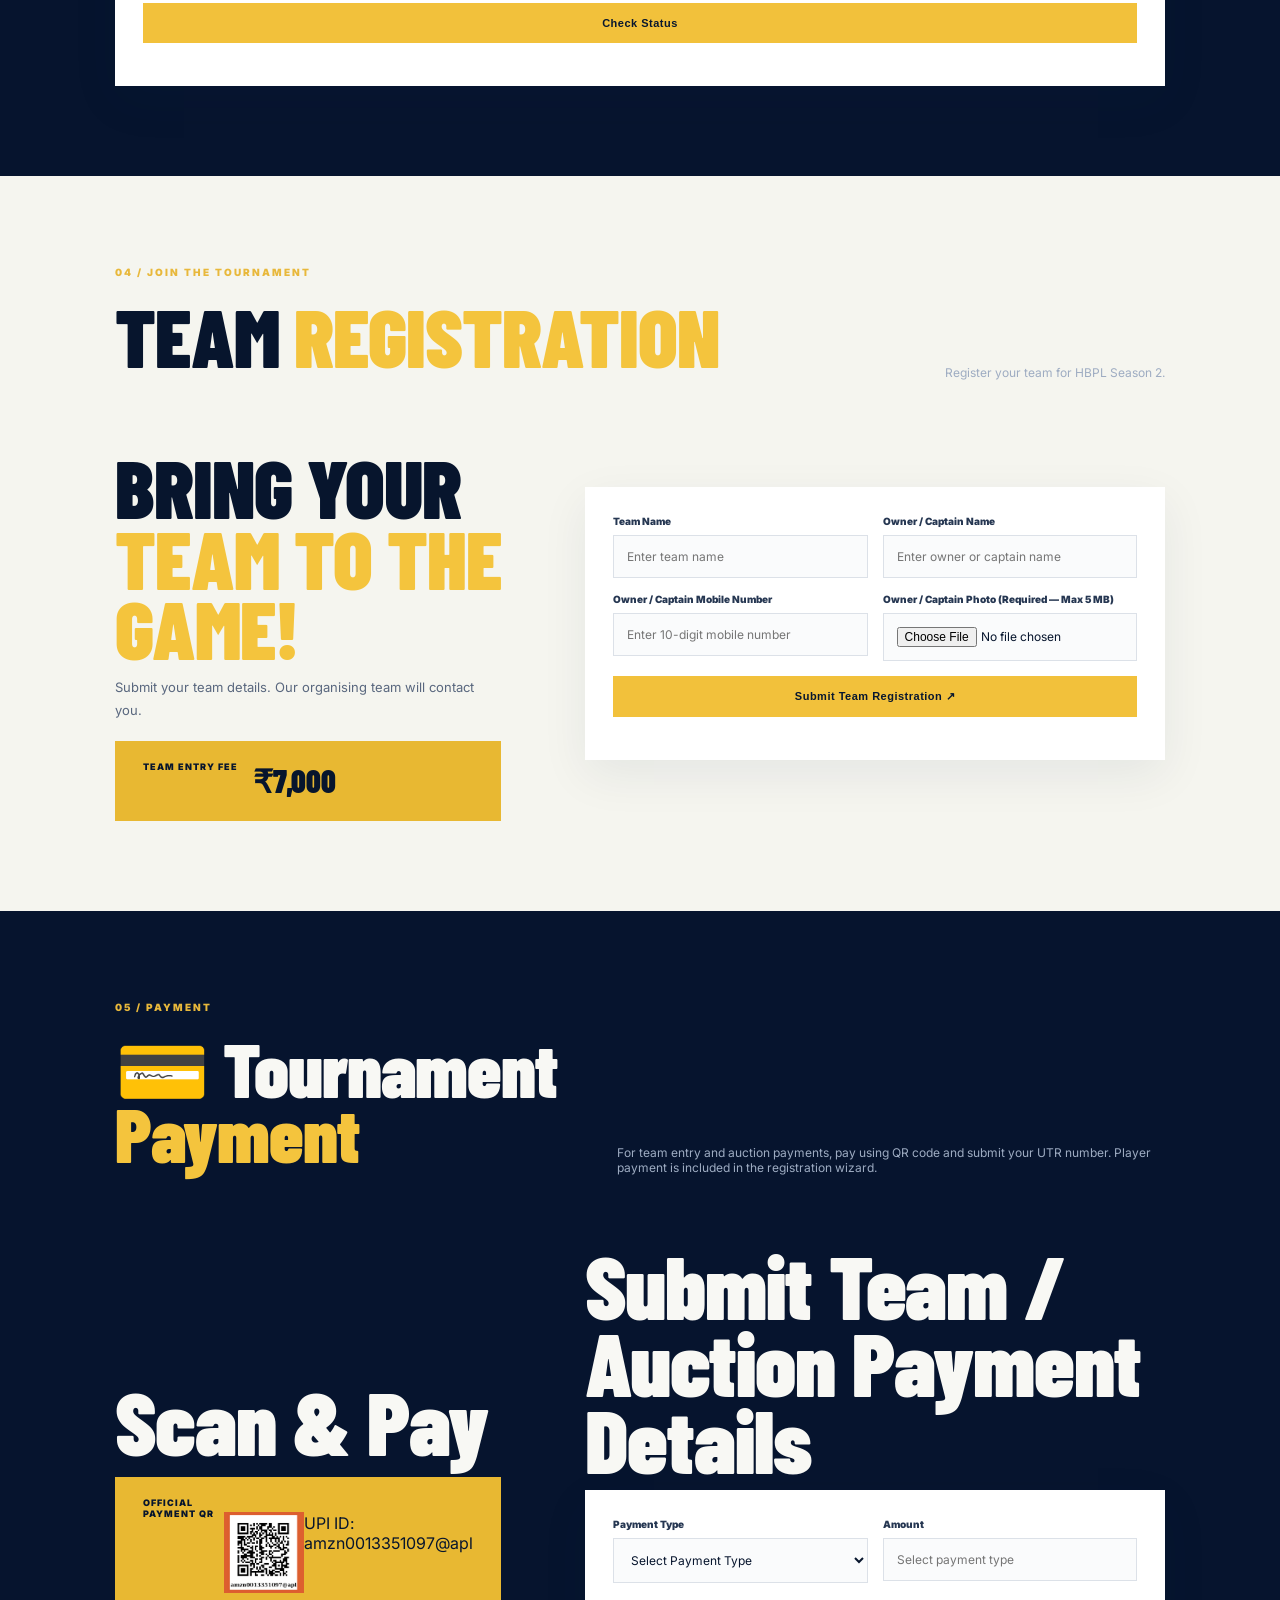
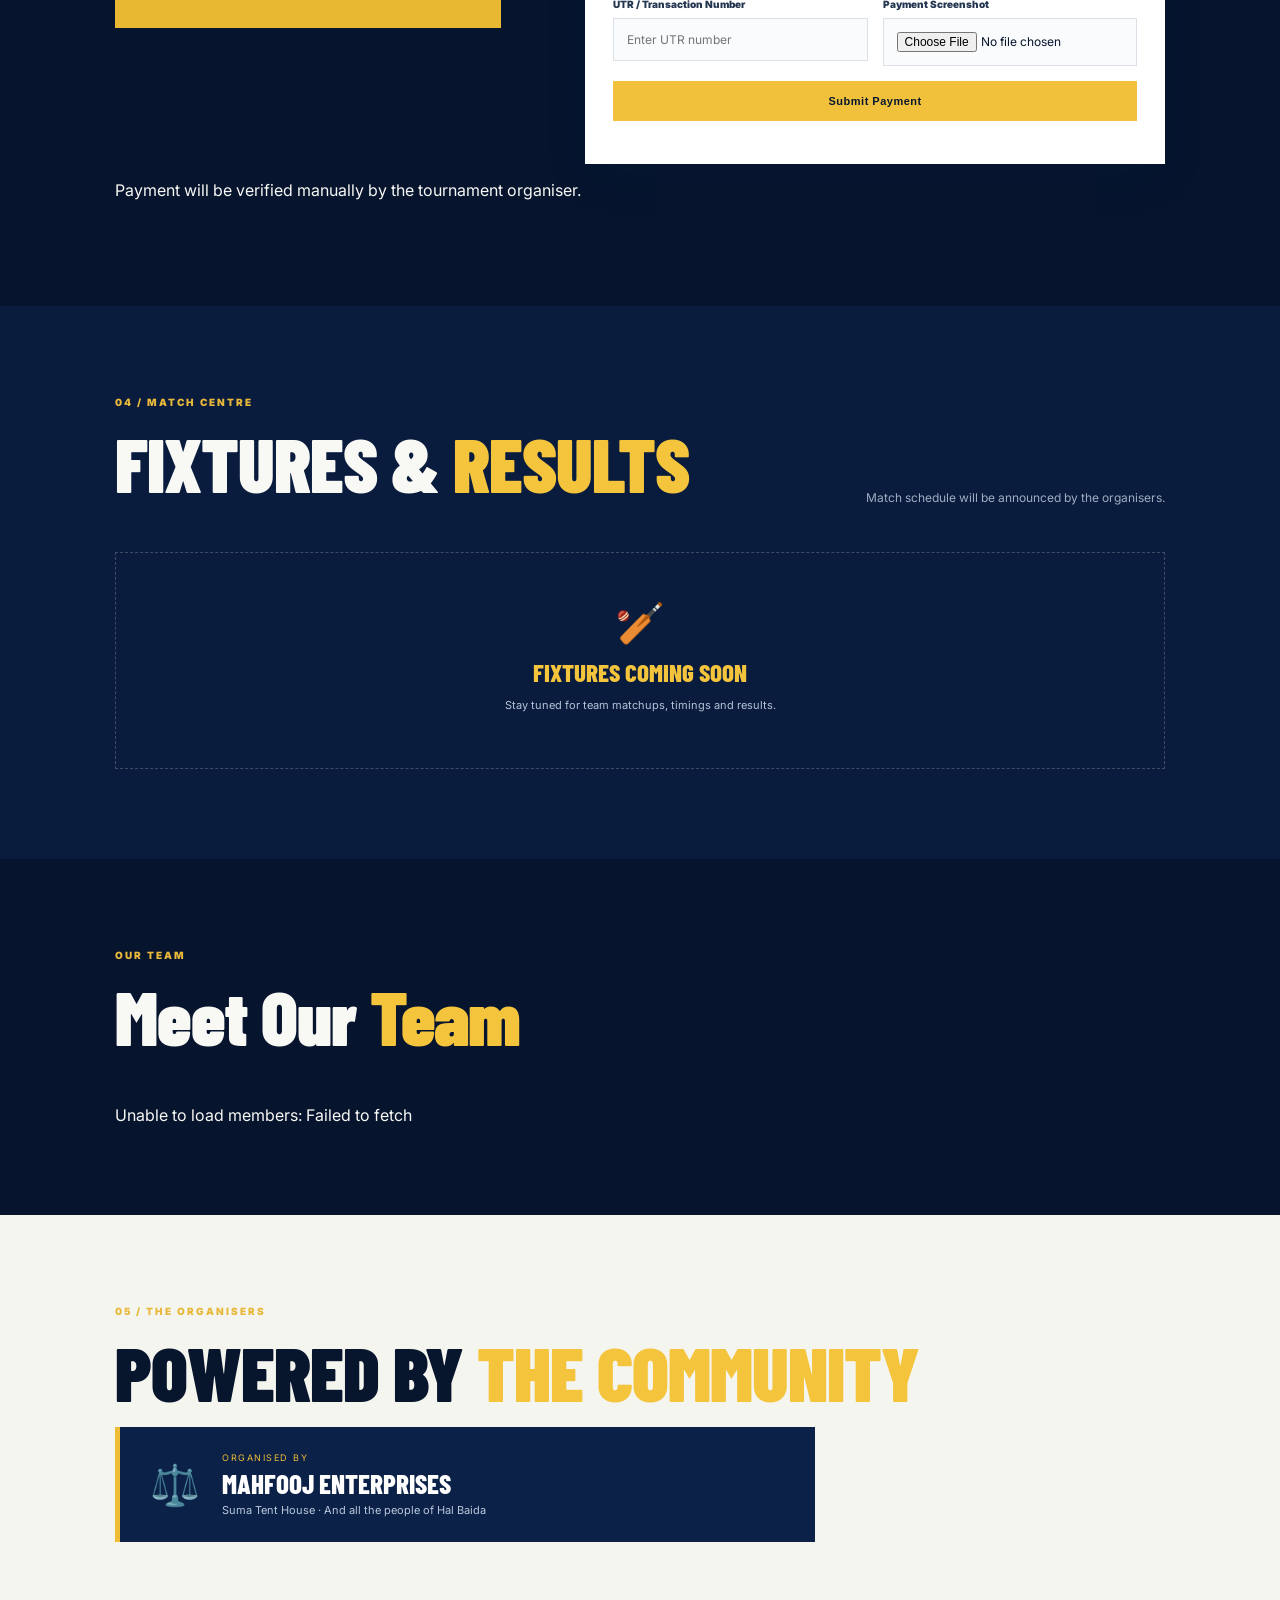
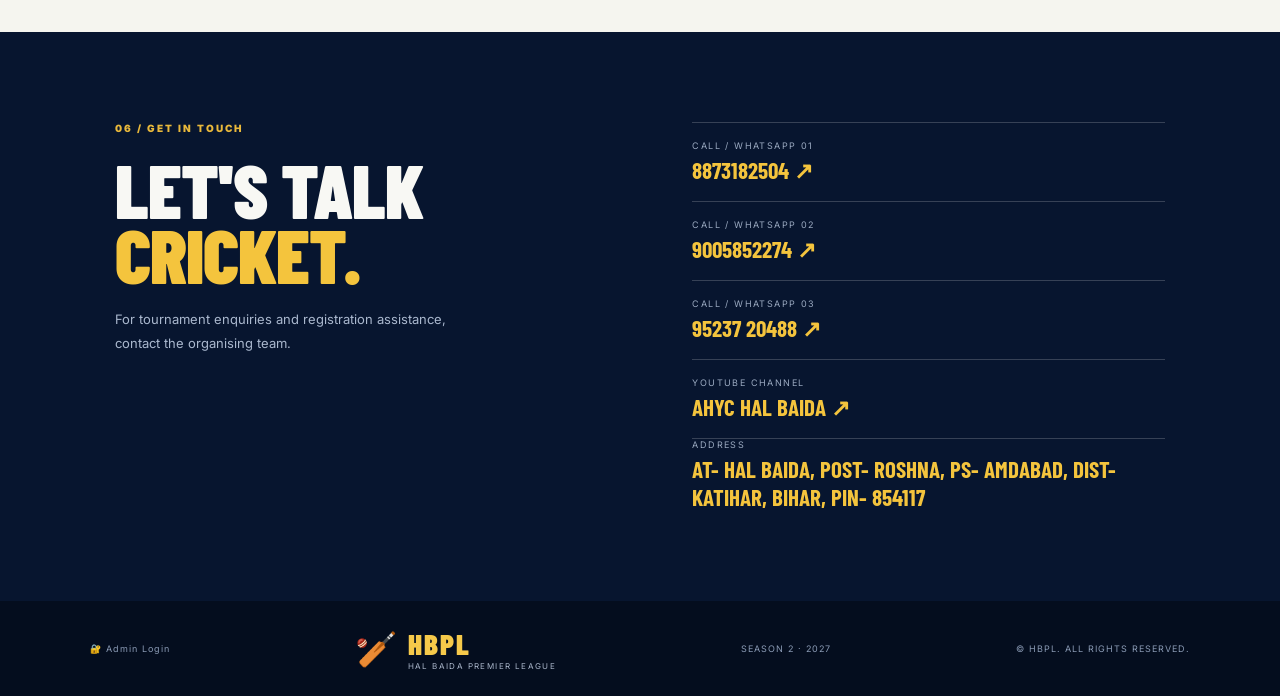
==== commit ea7631ef: "Add 4-step player payment registration" ====
--- a/index.html
+++ b/index.html
@@ -71,16 +71,15 @@
     <section class="registration section" id="registration">
       <div class="section-label">03 / JOIN THE LEAGUE</div>
       <div class="registration-grid">
-        <div><h2>READY TO<br><em>PLAY BIG?</em></h2><p>Register your interest for HBPL Season 2. Our organising team will contact you with the next steps.</p><div class="reg-price"><span>PLAYER REGISTRATION FEE</span><b>₹150</b></div><small class="note">Player registration is open for HBPL Season 2. Submit your details and our organising team will contact you. Online payment is not connected yet.
-        
-</small>
+        <div><h2>READY TO<br><em>PLAY BIG?</em></h2><p>Register your interest for HBPL Season 2. Our organising team will contact you with the next steps.</p><div class="reg-price"><span>PLAYER REGISTRATION FEE</span><b>₹150</b></div><small class="note">Player registration is open for HBPL Season 2. Submit your details and our organising team will contact you. Online payment will be submitted in Step 4.
+        </small>
         </div>
 <form id="regForm" class="reg-form">
 
   <!-- WIZARD PROGRESS -->
   <div class="wizard-progress full">
     <div class="wizard-progress-top">
-      <strong id="wizardStepLabel">STEP 1 OF 3</strong>
+      <strong id="wizardStepLabel">STEP 1 OF 4</strong>
       <span id="wizardStepName">Personal Information</span>
     </div>
     <div class="wizard-track">
@@ -241,22 +240,37 @@
 
   <!-- STEP 3: PREVIEW -->
   <div class="wizard-panel full" data-wizard-step="3" hidden>
-
     <div class="wizard-panel-title">Preview Your Application</div>
-
-    <p>Please check all information carefully before submission.</p>
-
+    <p>Please check all information carefully before continuing to payment.</p>
     <div id="playerRegistrationPreview" class="player-preview"></div>
-
     <div class="wizard-actions full">
-      <button class="btn btn-outline-dark" type="button"
-        data-wizard-back="2">← Edit Details</button>
-
-      <button class="btn btn-gold" type="submit">
-        Final Submit ↗
-      </button>
-    </div>
-
+      <button class="btn btn-outline-dark" type="button" data-wizard-back="2">← Edit Details</button>
+      <button class="btn btn-gold" type="button" data-wizard-next="4">Continue to Payment →</button>
+    </div>
+  </div>
+
+  <!-- STEP 4: PAYMENT -->
+  <div class="wizard-panel full" data-wizard-step="4" hidden>
+    <div class="wizard-panel-title">Step 4 — Registration Payment</div>
+    <p>Pay the ₹150 player registration fee using the official HBPL QR code.</p>
+    <div class="fee-banner full"><div><small>PLAYER REGISTRATION FEE</small><b>₹150</b></div></div>
+    <div class="payment-instructions full">
+      <h3>Scan & Pay</h3>
+      <img src="/mahfooz-payment-qr.png" alt="HBPL official payment QR code" style="width:100%;max-width:280px;display:block;margin:15px auto;">
+      <p><strong>UPI ID:</strong> amzn0013351097@apl</p>
+      <p>After paying, enter your UTR number and upload the payment screenshot.</p>
+    </div>
+    <label class="full">UTR / Transaction Number *
+      <input name="payment_utr" type="text" minlength="8" maxlength="30" placeholder="Enter UTR / transaction number" required>
+    </label>
+    <label class="full">Payment Screenshot *
+      <input name="payment_receipt" type="file" accept="image/jpeg,image/png,image/webp" required>
+      <small>JPG, PNG or WebP. Maximum 2 MB.</small>
+    </label>
+    <div class="wizard-actions full">
+      <button class="btn btn-outline-dark" type="button" data-wizard-back="3">← Back to Preview</button>
+      <button class="btn btn-gold" type="submit">Submit Registration & Payment ↗</button>
+    </div>
   </div>
 
   <div id="formMessage" class="form-message full"
@@ -348,7 +362,7 @@
 
   <div class="section-heading">
     <h2>💳 Tournament <em>Payment</em></h2>
-    <p>Pay using QR code and submit your UTR number.</p>
+    <p>For team entry and auction payments, pay using QR code and submit your UTR number. Player payment is included in the registration wizard.</p>
   </div>
 
   <div class="registration-grid">
@@ -368,30 +382,13 @@
     </div>
 
     <div>
-      <h2>Submit Payment Details</h2>
+      <h2>Submit Team / Auction Payment Details</h2>
 
       <form id="paymentForm" class="reg-form">
-<label>Player Application Number
-    <input
-        type="text"
-        id="paymentApplicationNo"
-        placeholder="Example: HBPL2-0012"
-    >
-</label>
-
-<label>Registered Mobile Number
-    <input
-        type="tel"
-        id="paymentRegisteredMobile"
-        placeholder="Enter registered mobile number"
-        maxlength="10"
-    >
-</label>
-        <label>Payment Type
+<label>Payment Type
           <select id="paymentType" required>
             <option value="">Select Payment Type</option>
-            <option value="player_registration">Player Registration - ₹150</option>
-<option value="team_entry">Team Registration - ₹7,000</option>
+            <option value="team_entry">Team Registration - ₹7,000</option>
 <option value="auction_money">Auction Money - ₹25,000</option>
           </select>
         </label>
@@ -482,4 +479,5 @@
     <a class="brand" href="#home"><span class="brand-ball">🏏</span><span><b>HBPL</b><small>HAL BAIDA PREMIER LEAGUE</small></span></a><span>SEASON 2 · 2027</span><span>© HBPL. ALL RIGHTS RESERVED.</span></footer>
   <script src="script.js"></script>
 </body>
-</html>
+  </html>
+      
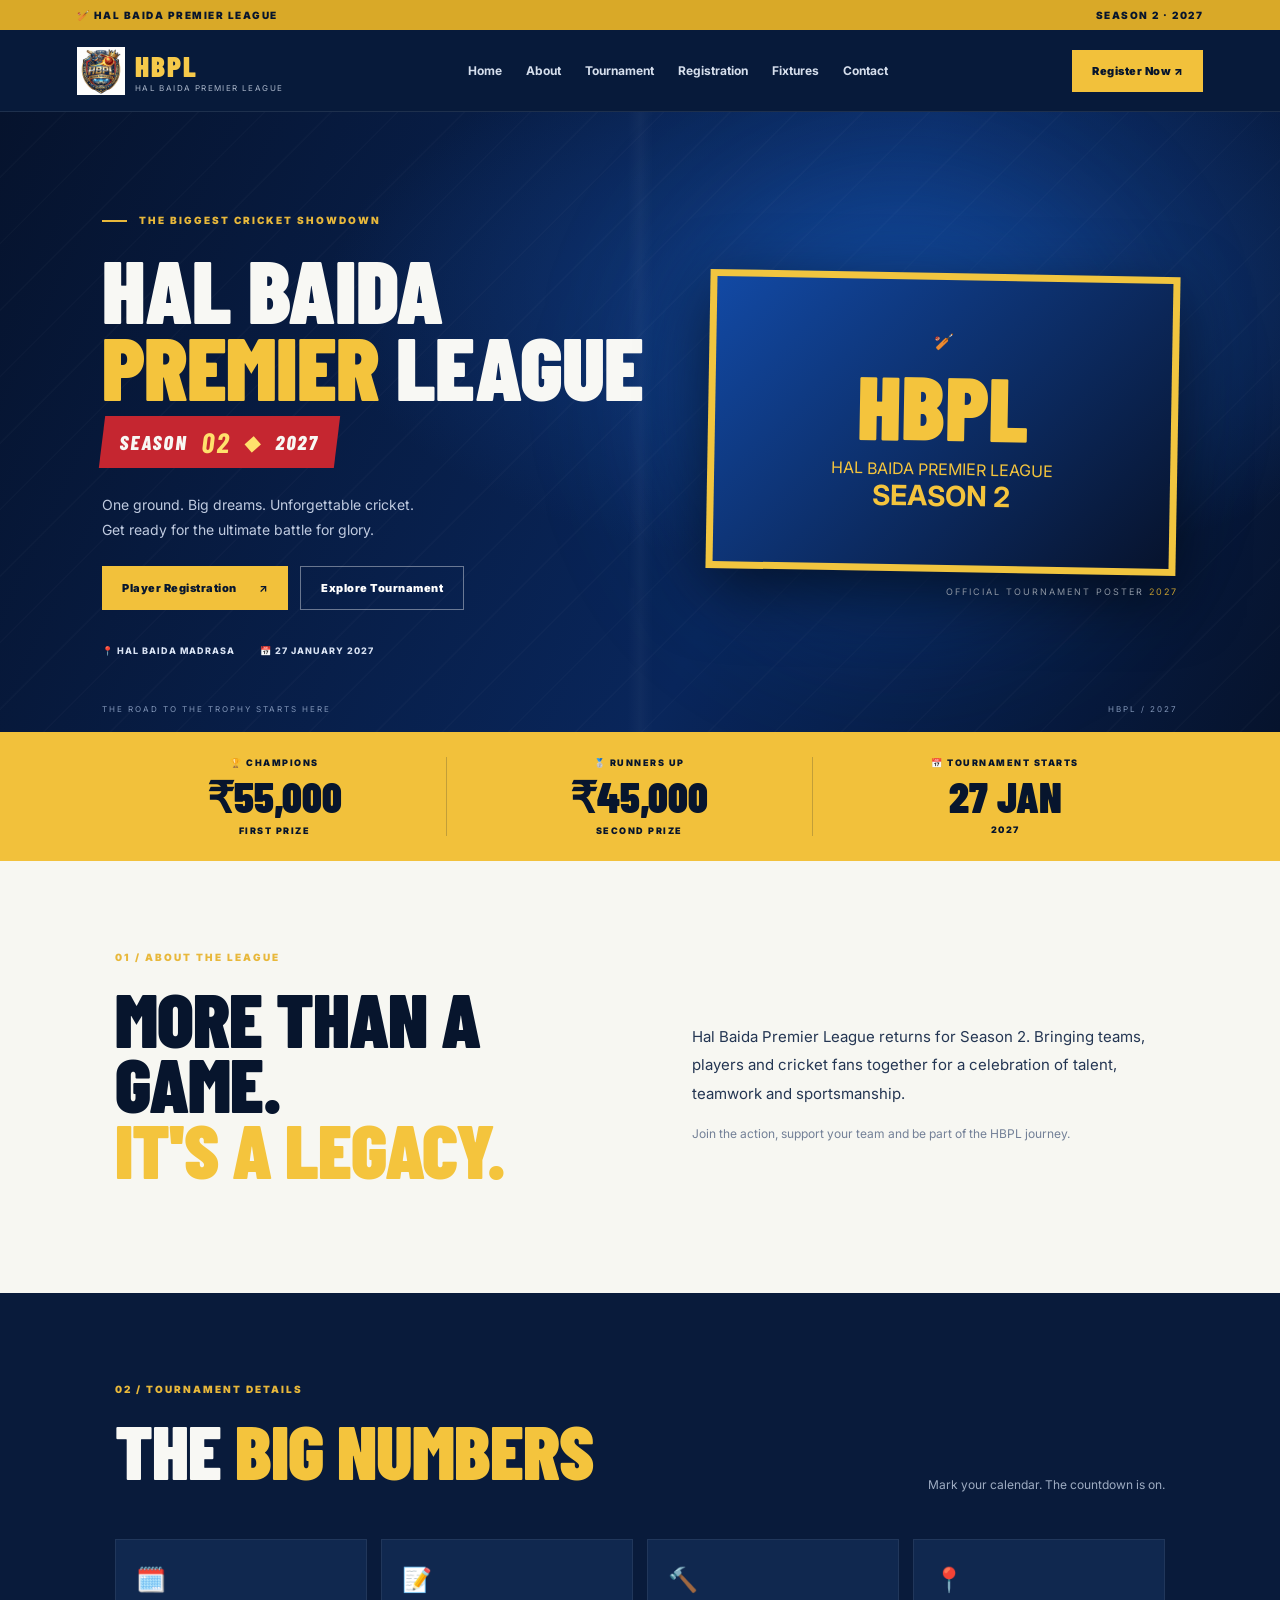
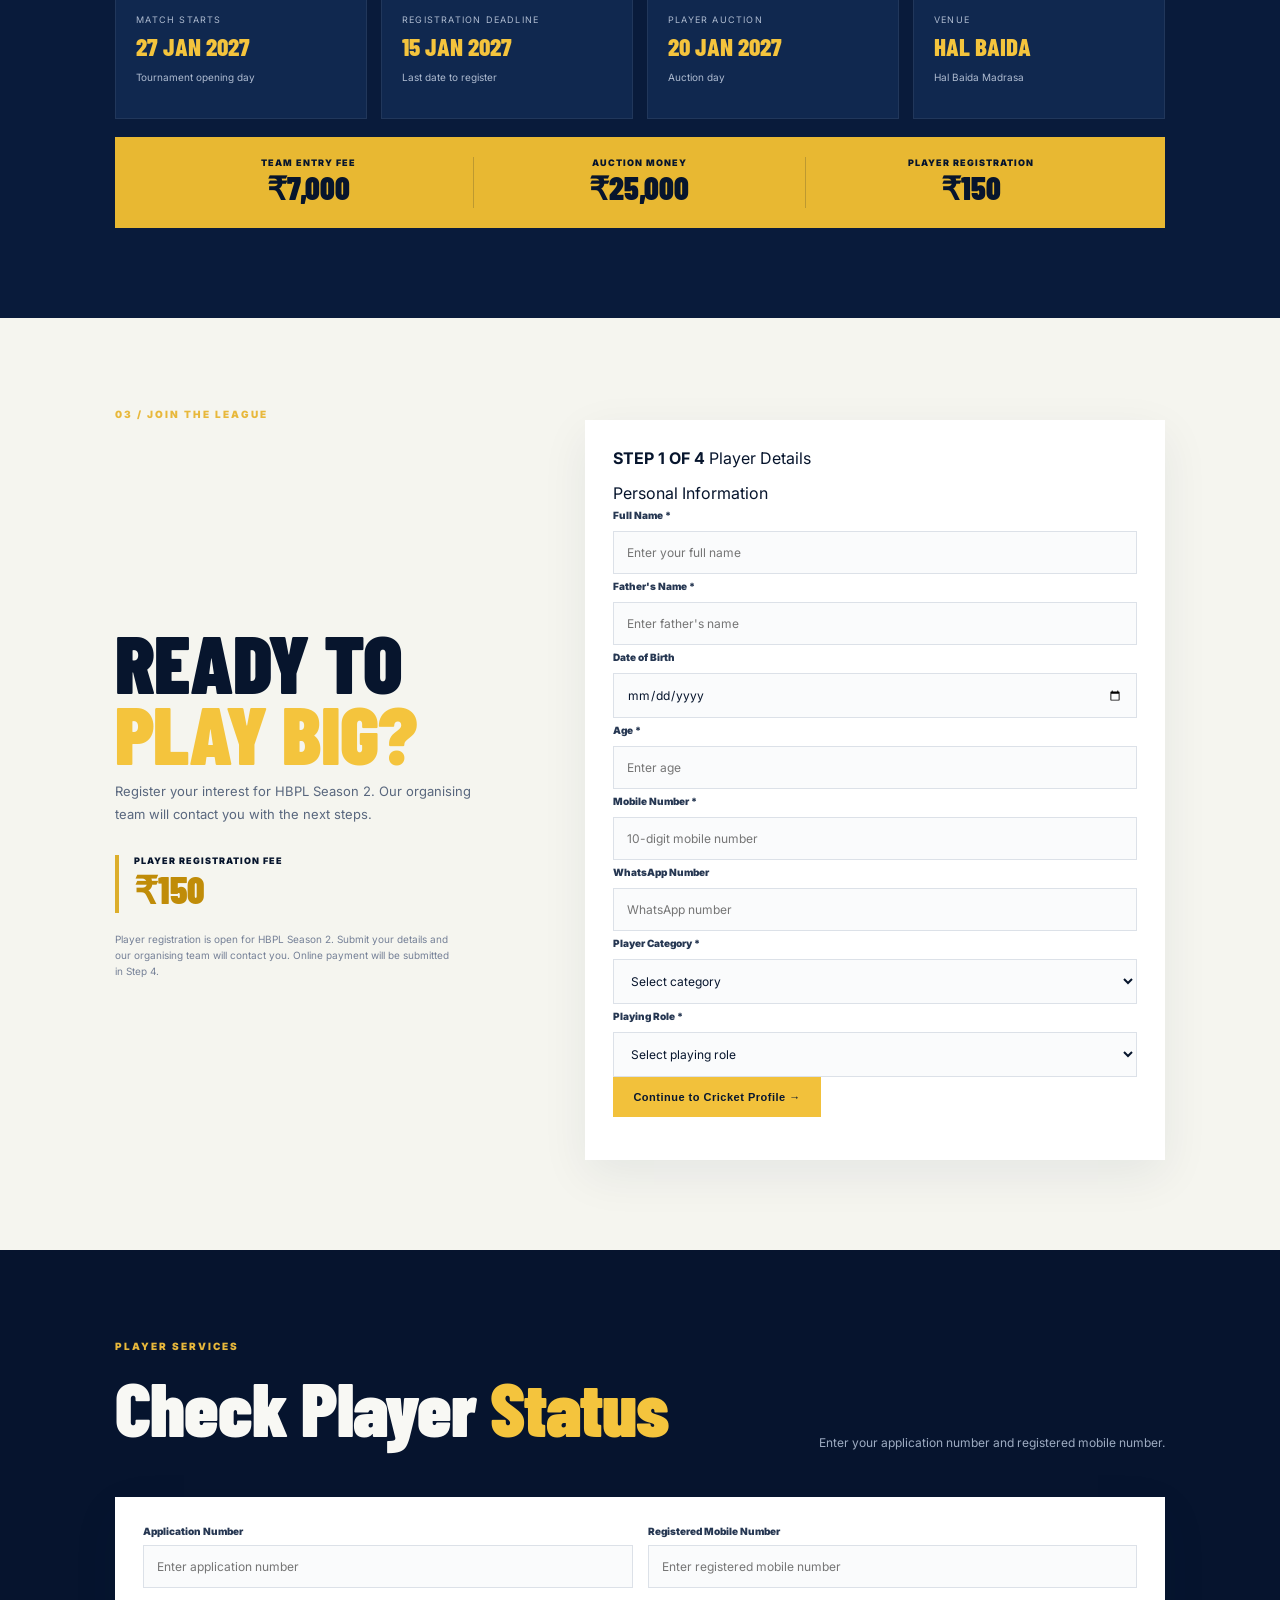
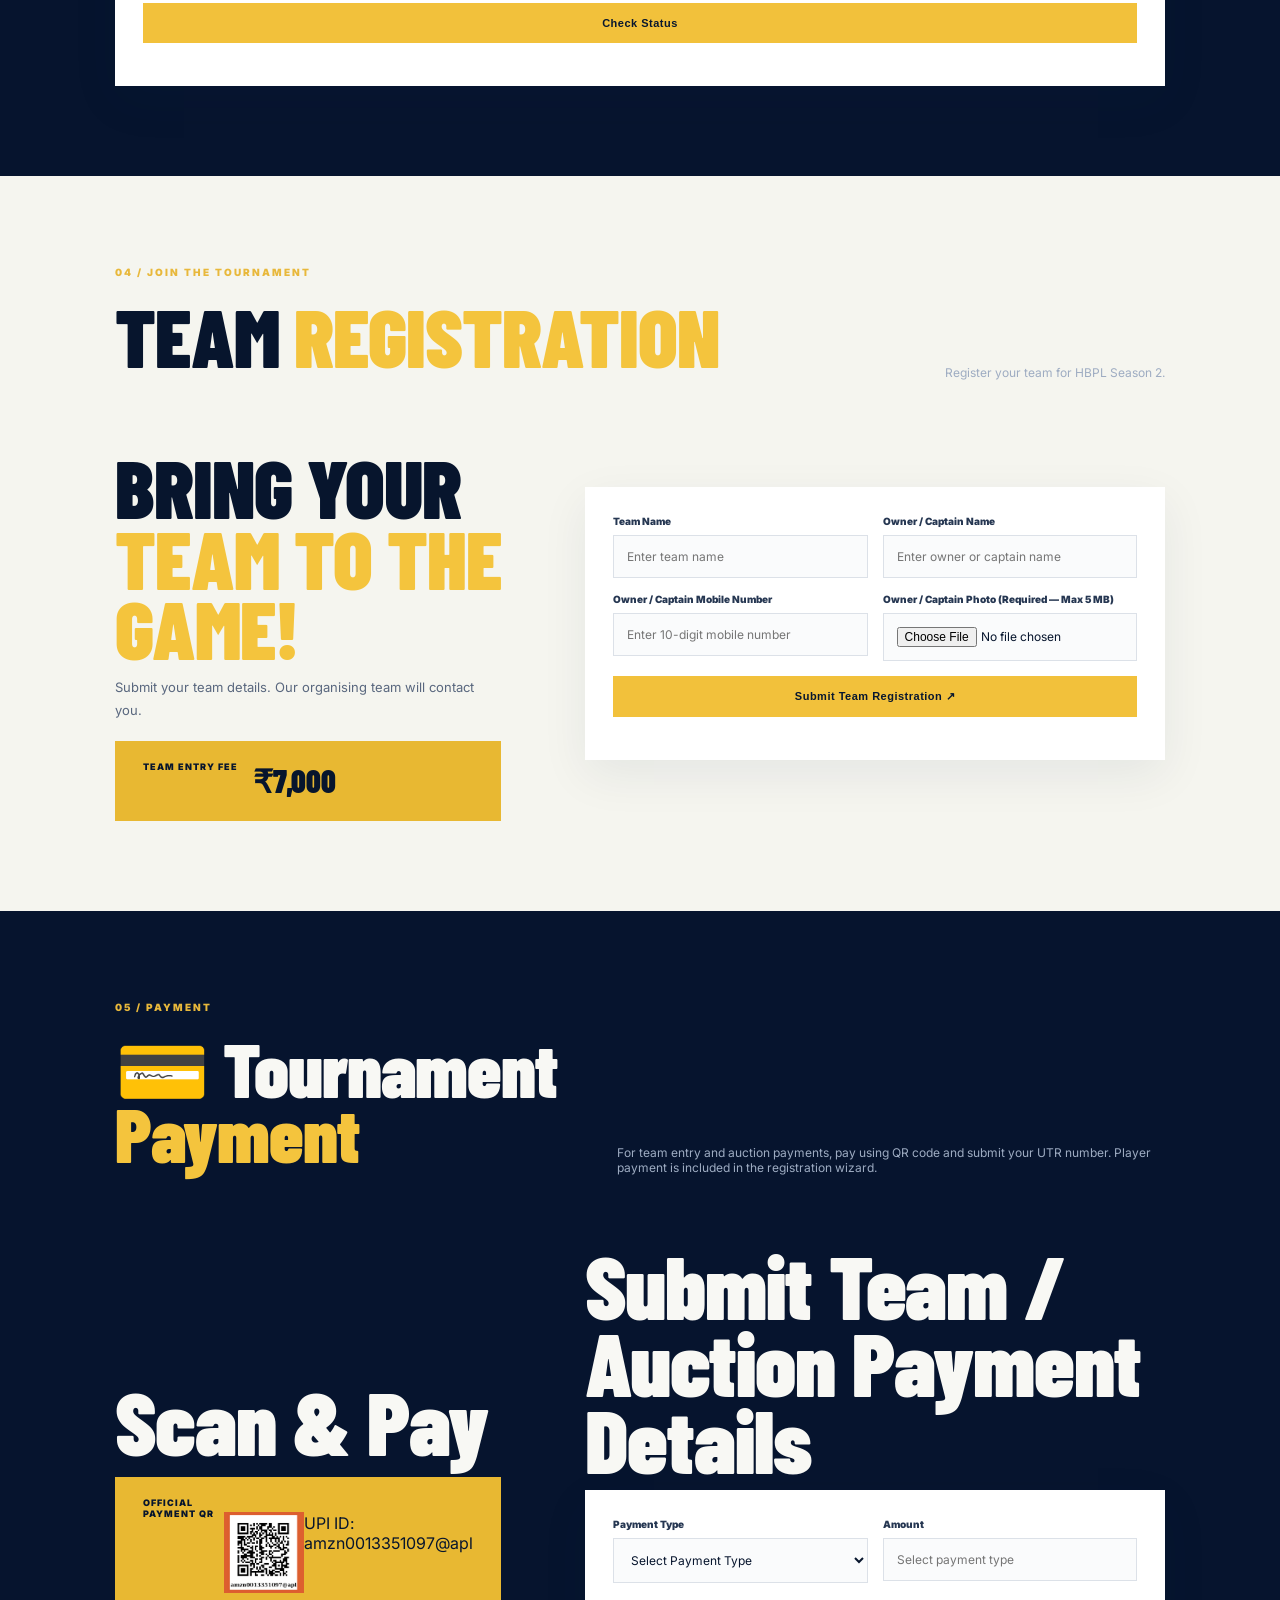
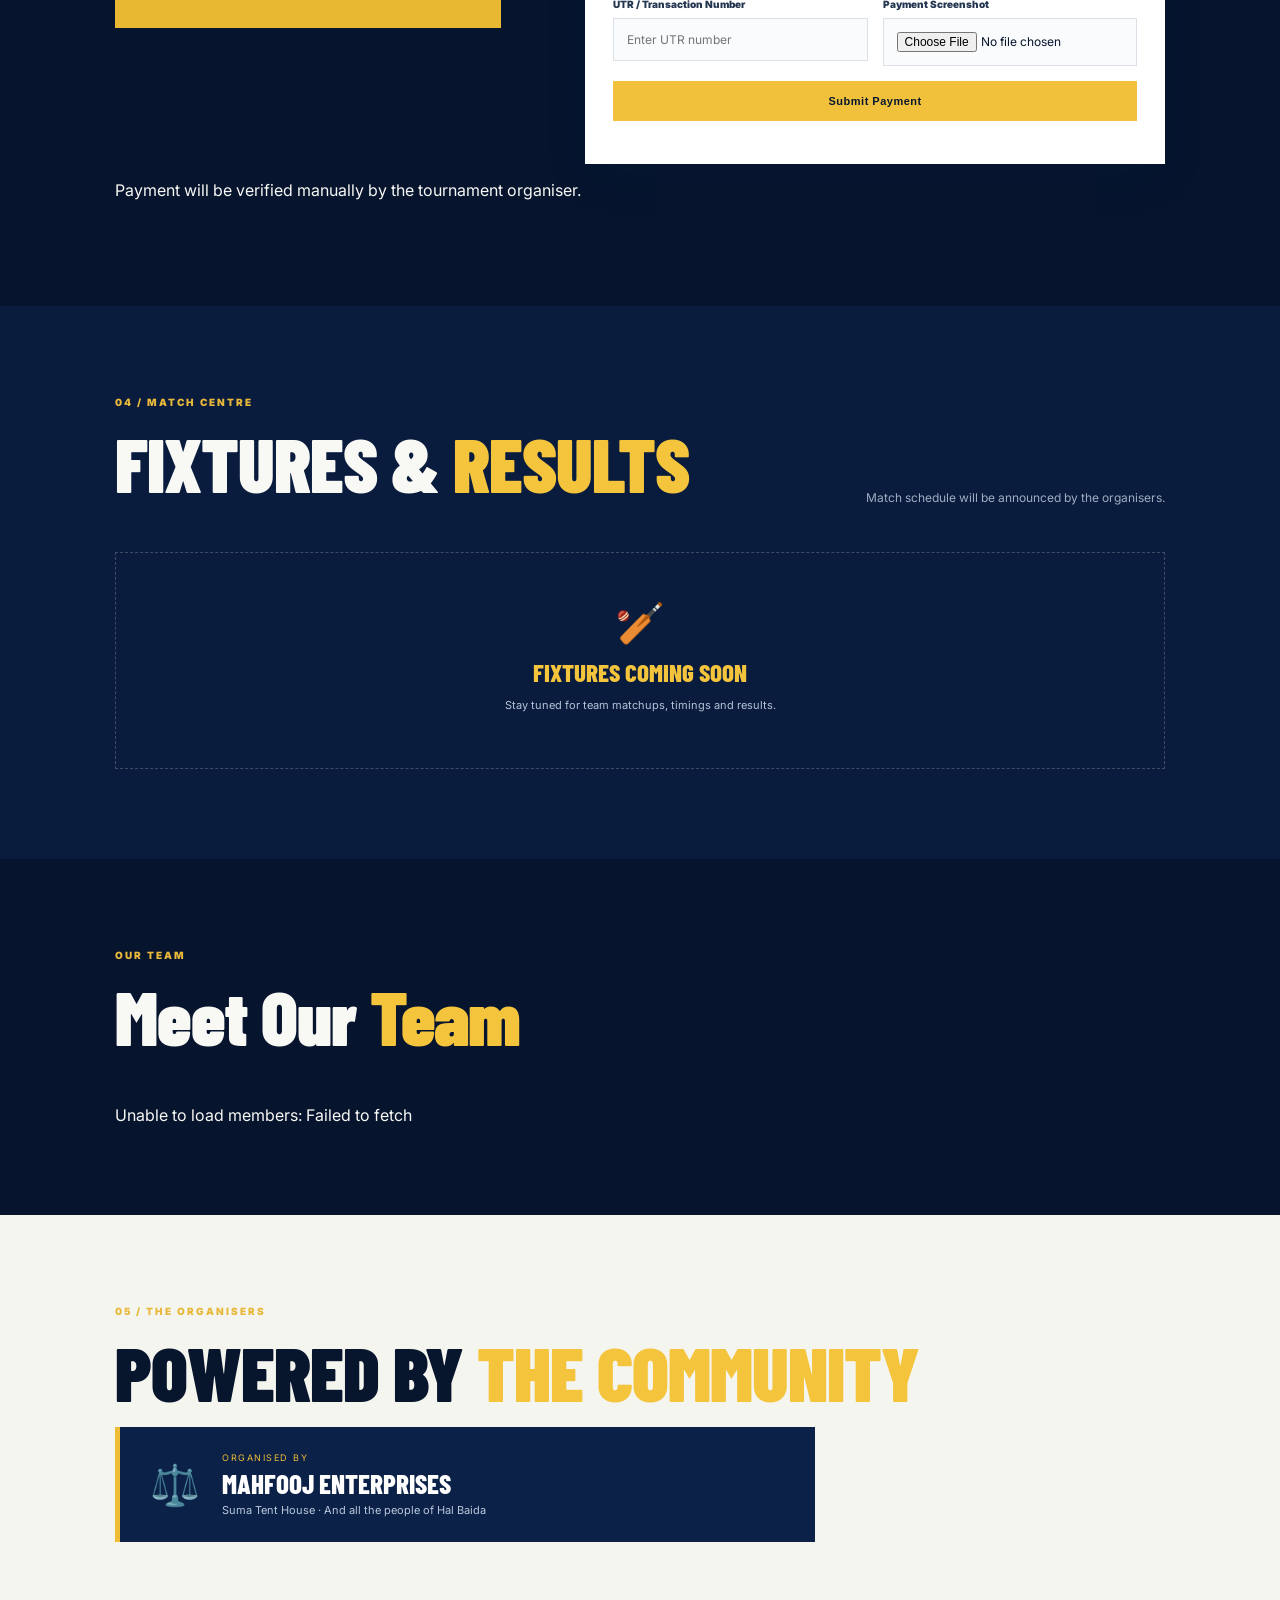
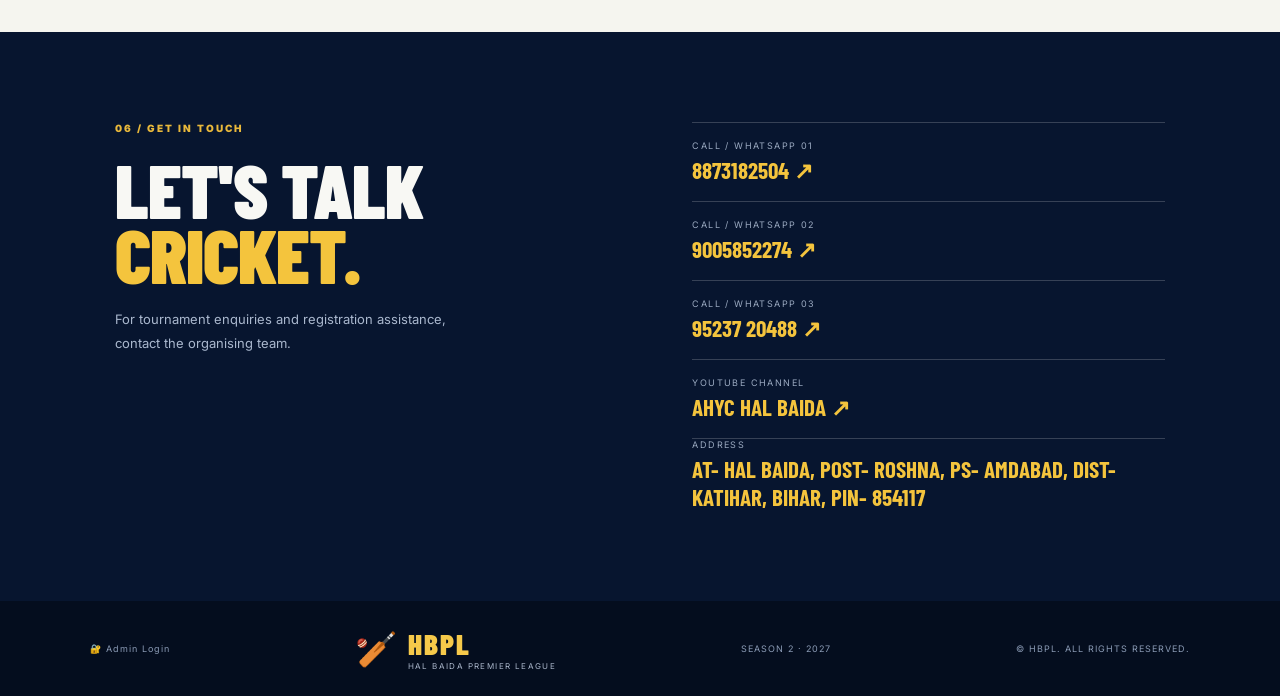
==== commit c99d591c: "Update match date to 27 January 2027" ====
--- a/index.html
+++ b/index.html
@@ -32,7 +32,7 @@
         <div class="season-tag">SEASON <strong>02</strong> <span>◆</span> 2027</div>
         <p>One ground. Big dreams. Unforgettable cricket.<br>Get ready for the ultimate battle for glory.</p>
         <div class="hero-actions"><a class="btn btn-gold" href="#registration">Player Registration <b>↗</b></a><a class="btn btn-outline" href="#details">Explore Tournament</a></div>
-        <div class="hero-meta"><span>📍 HAL BAIDA MADRASA</span><span>📅 26 JANUARY 2027</span></div>
+        <div class="hero-meta"><span>📍 HAL BAIDA MADRASA</span><span>📅 27 JANUARY 2027</span></div>
       </div>
       <div class="hero-poster">
         <div class="poster-frame">
@@ -47,7 +47,7 @@
     <section class="prize-strip">
       <div><small>🏆 CHAMPIONS</small><strong>₹55,000</strong><span>FIRST PRIZE</span></div>
       <div><small>🥈 RUNNERS UP</small><strong>₹45,000</strong><span>SECOND PRIZE</span></div>
-      <div><small>📅 TOURNAMENT STARTS</small><strong>26 JAN</strong><span>2027</span></div>
+      <div><small>📅 TOURNAMENT STARTS</small><strong>27 JAN</strong><span>2027</span></div>
     </section>
 
     <section class="section intro" id="about">
@@ -60,7 +60,7 @@
       <div class="section-label">02 / TOURNAMENT DETAILS</div>
       <div class="section-heading"><h2>THE <em>BIG NUMBERS</em></h2><p>Mark your calendar. The countdown is on.</p></div>
       <div class="detail-grid">
-        <article class="detail-card"><span>🗓️</span><small>MATCH STARTS</small><b>26 JAN 2027</b><p>Tournament opening day</p></article>
+        <article class="detail-card"><span>🗓️</span><small>MATCH STARTS</small><b>27 JAN 2027</b><p>Tournament opening day</p></article>
         <article class="detail-card"><span>📝</span><small>REGISTRATION DEADLINE</small><b>15 JAN 2027</b><p>Last date to register</p></article>
         <article class="detail-card"><span>🔨</span><small>PLAYER AUCTION</small><b>20 JAN 2027</b><p>Auction day</p></article>
         <article class="detail-card"><span>📍</span><small>VENUE</small><b>HAL BAIDA</b><p>Hal Baida Madrasa</p></article>
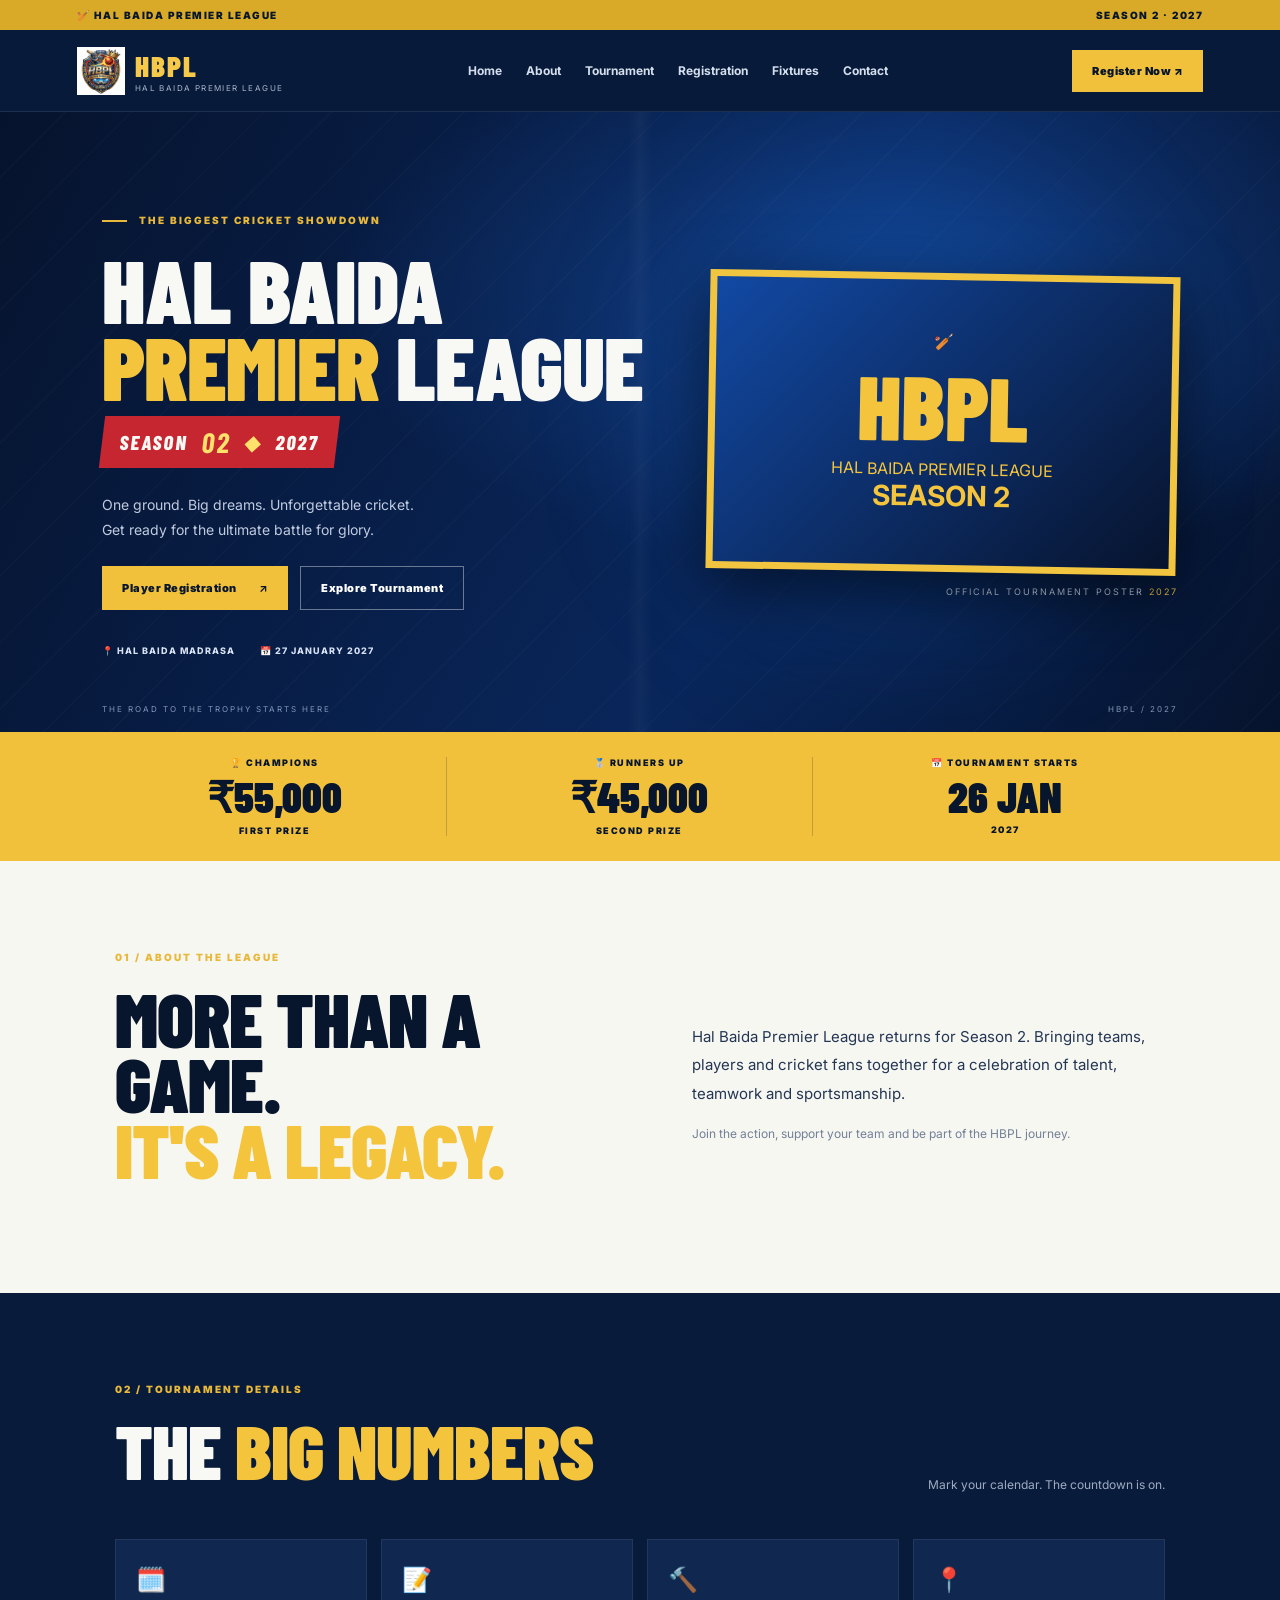
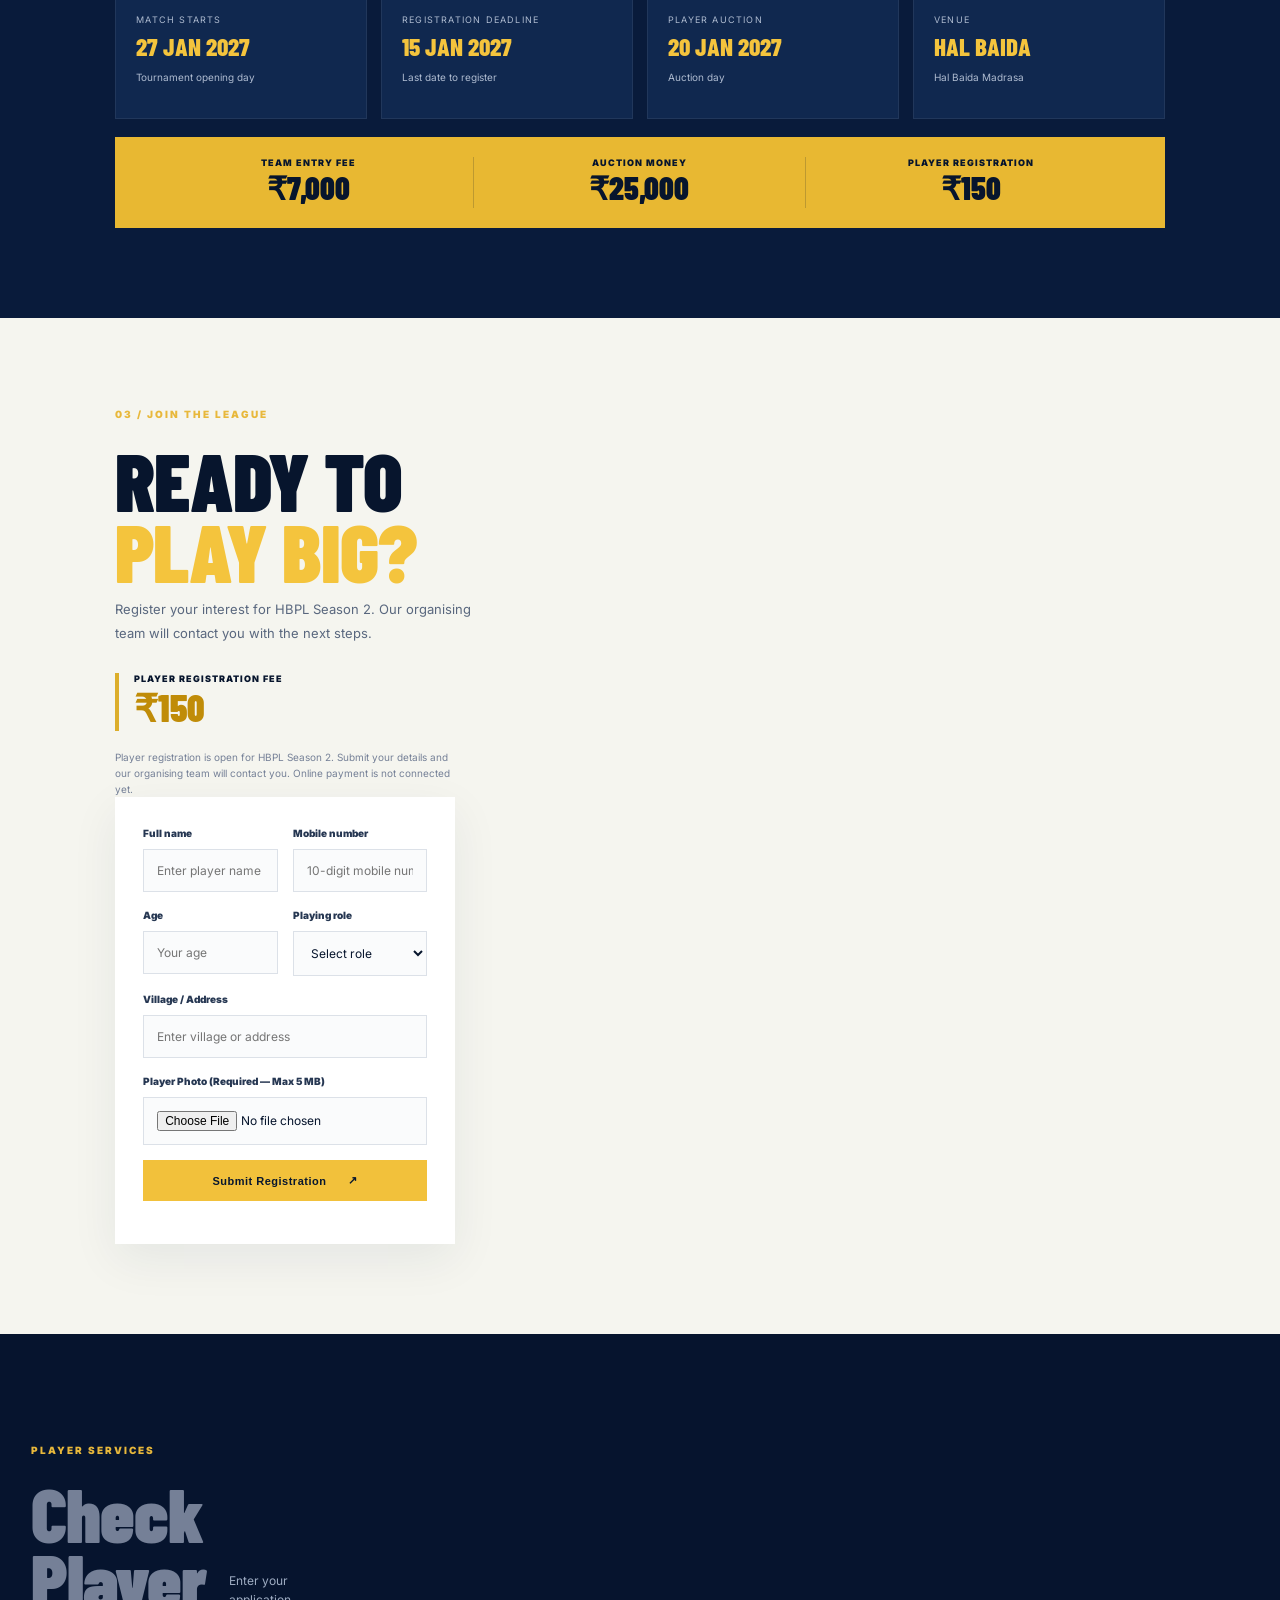
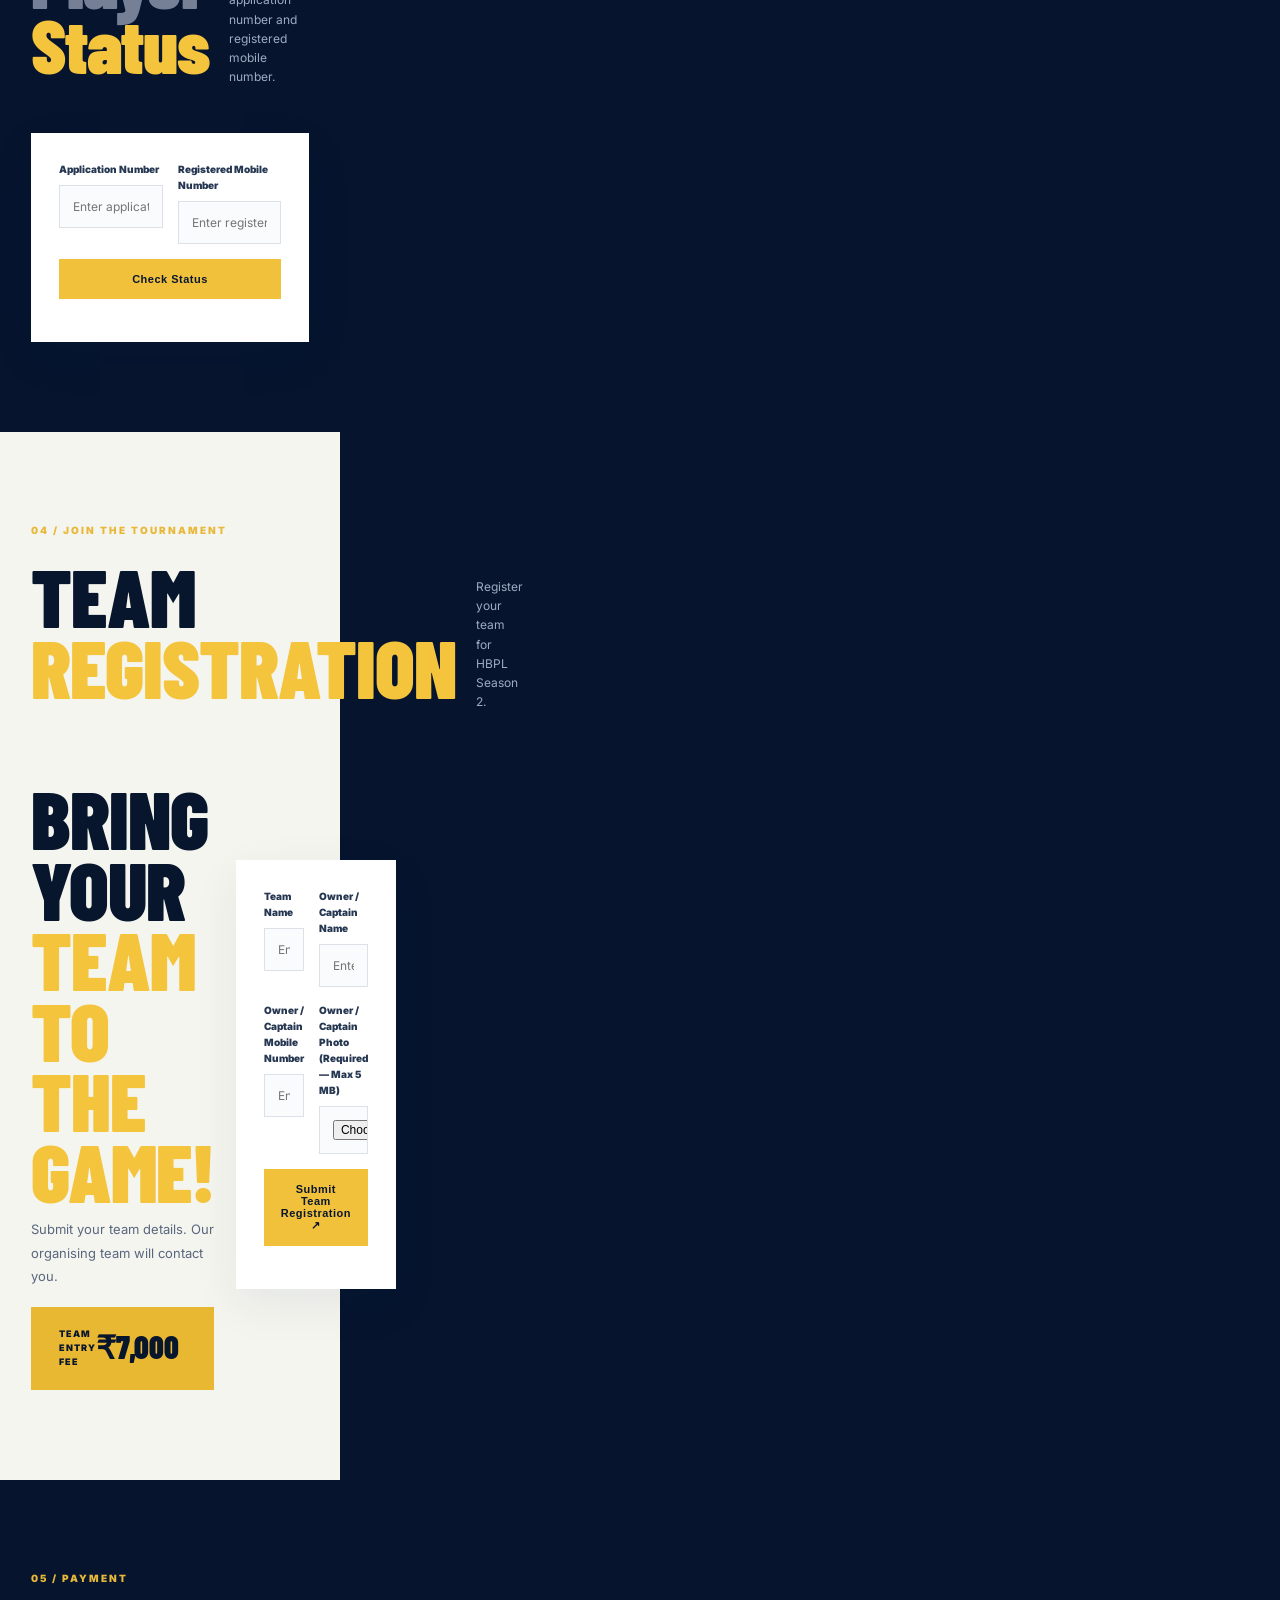
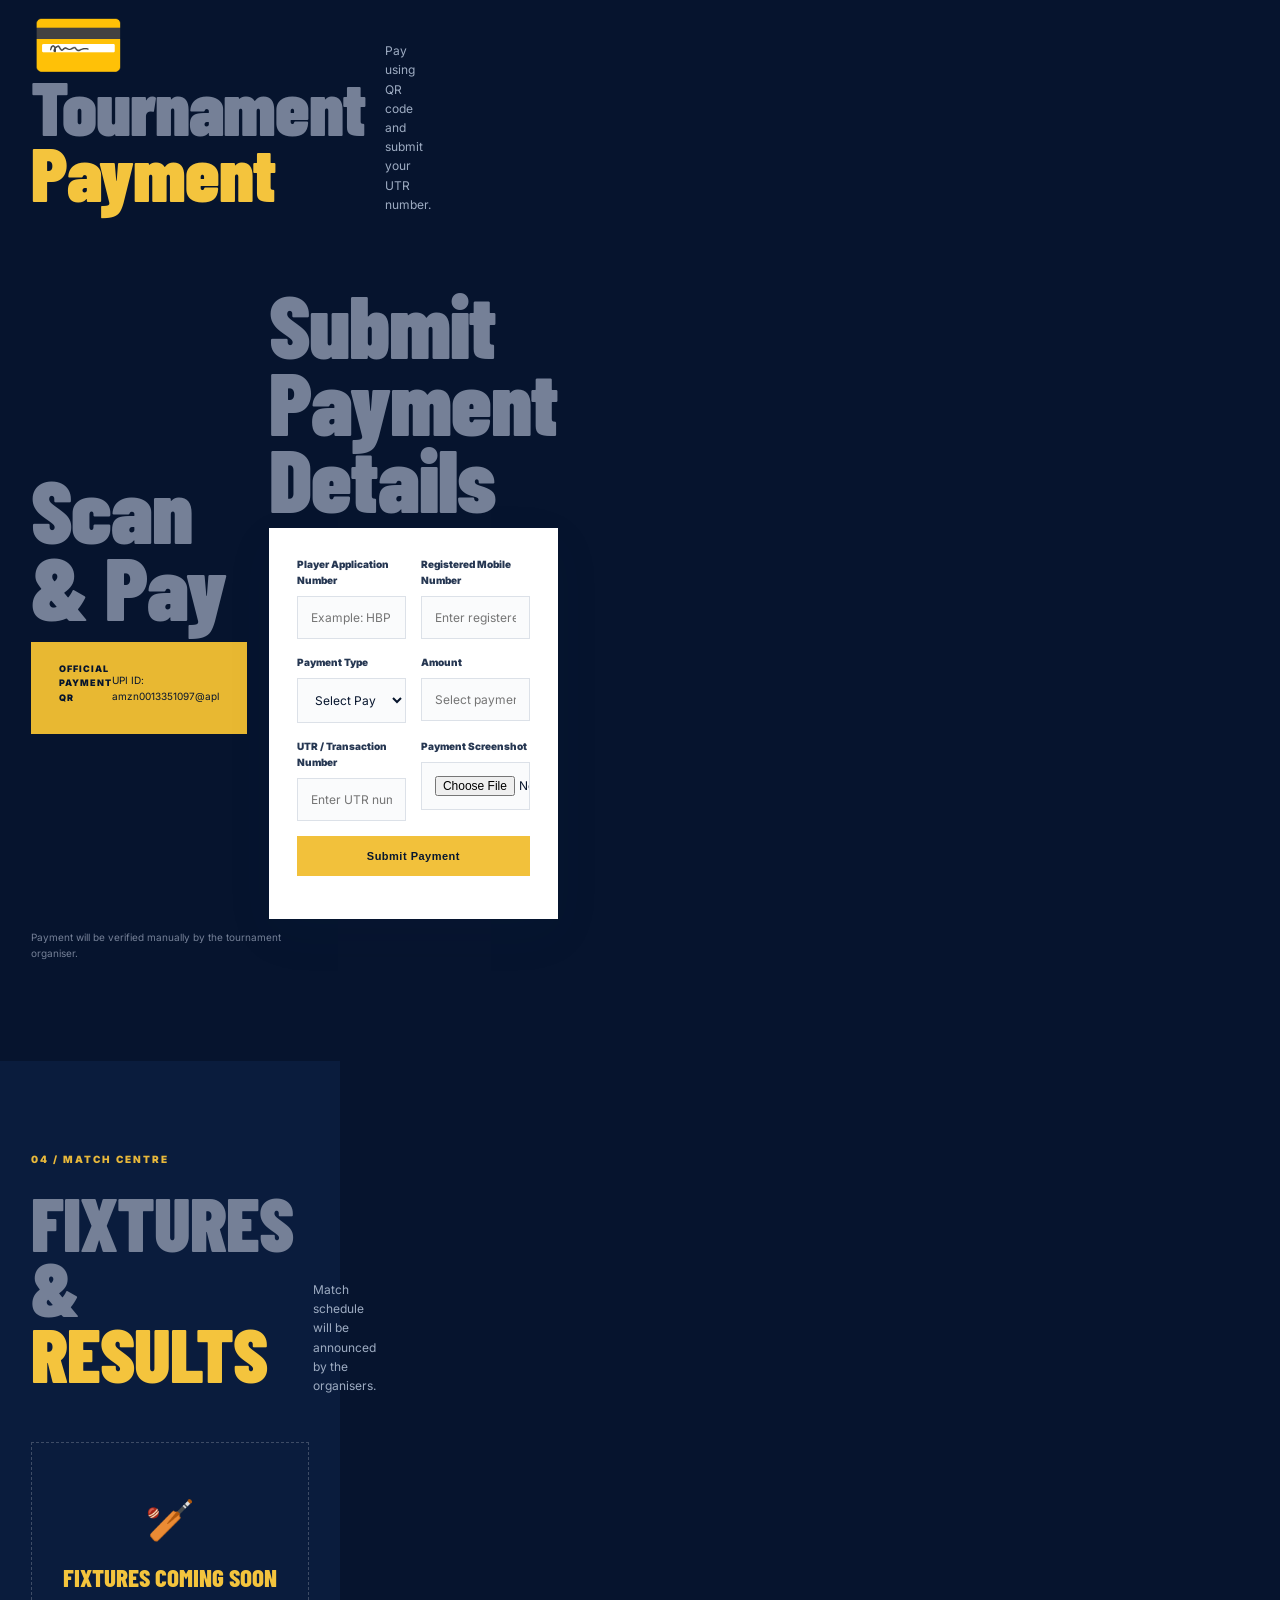
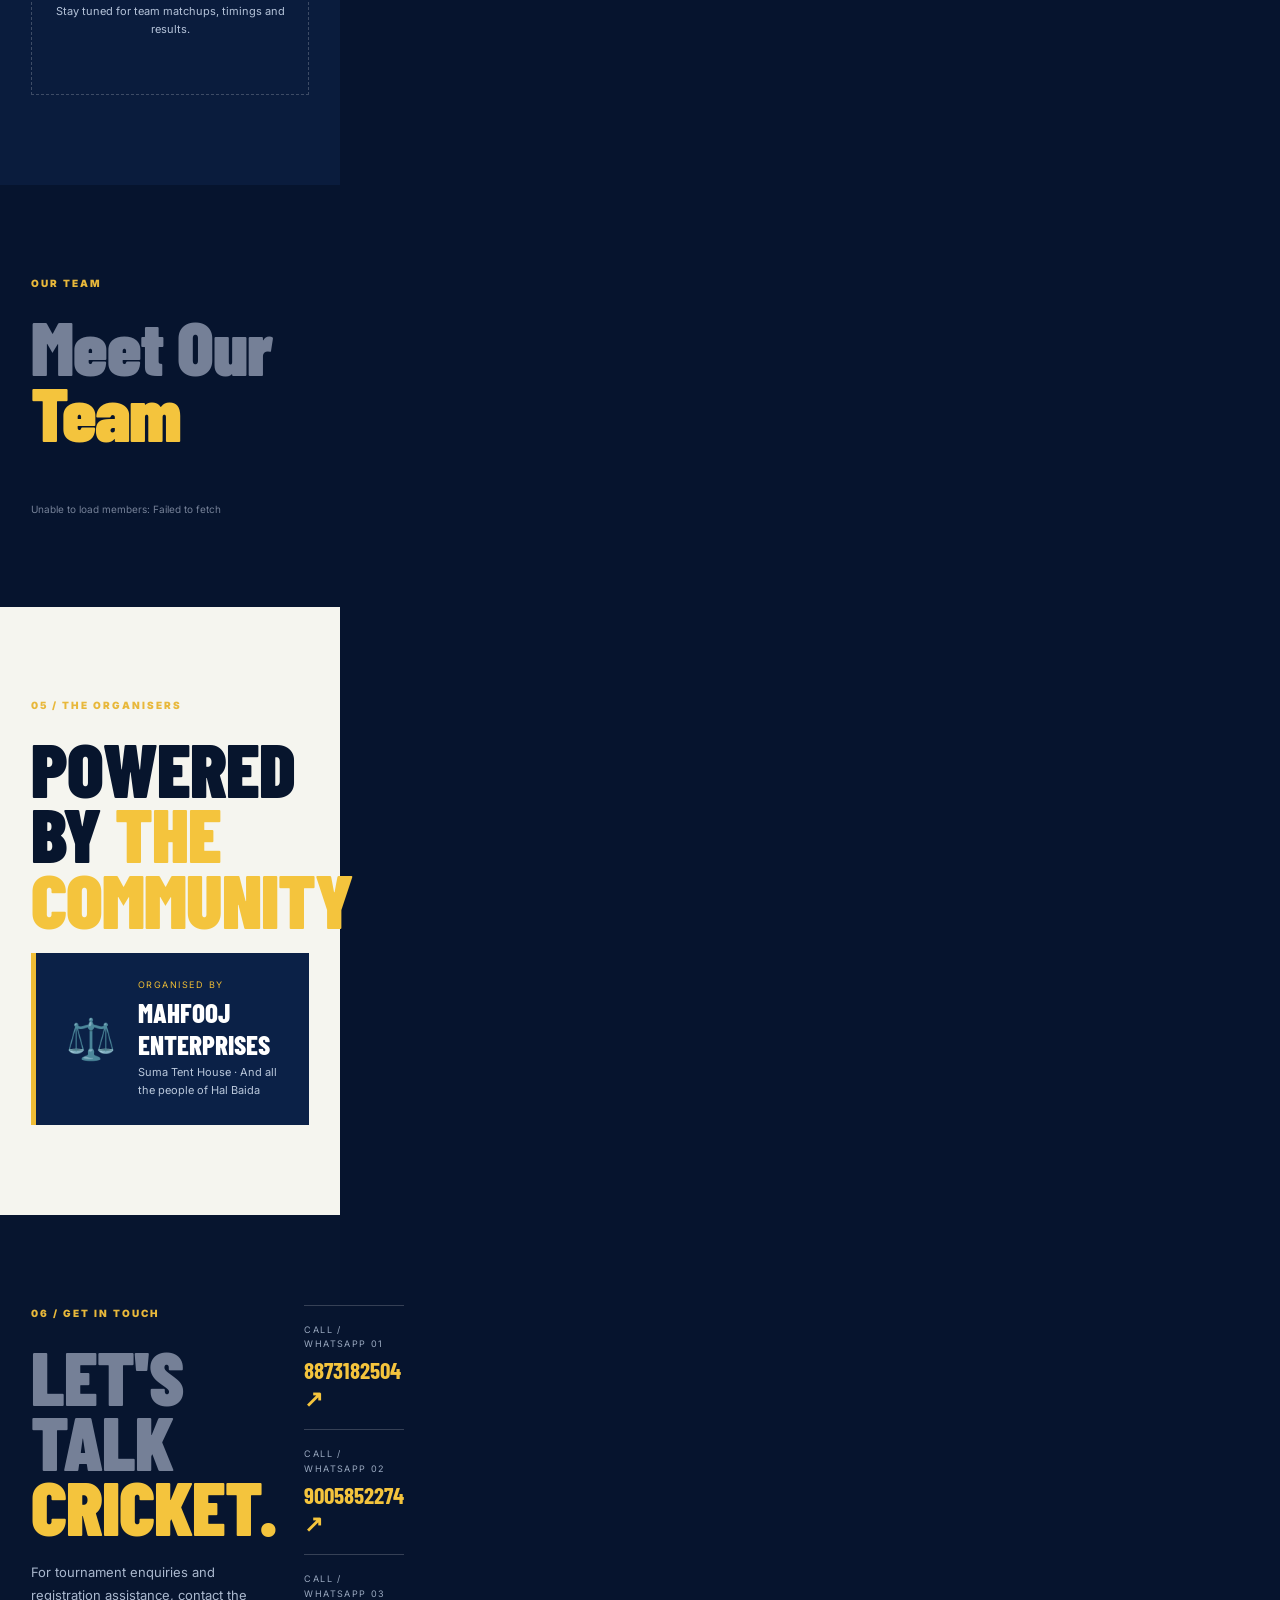
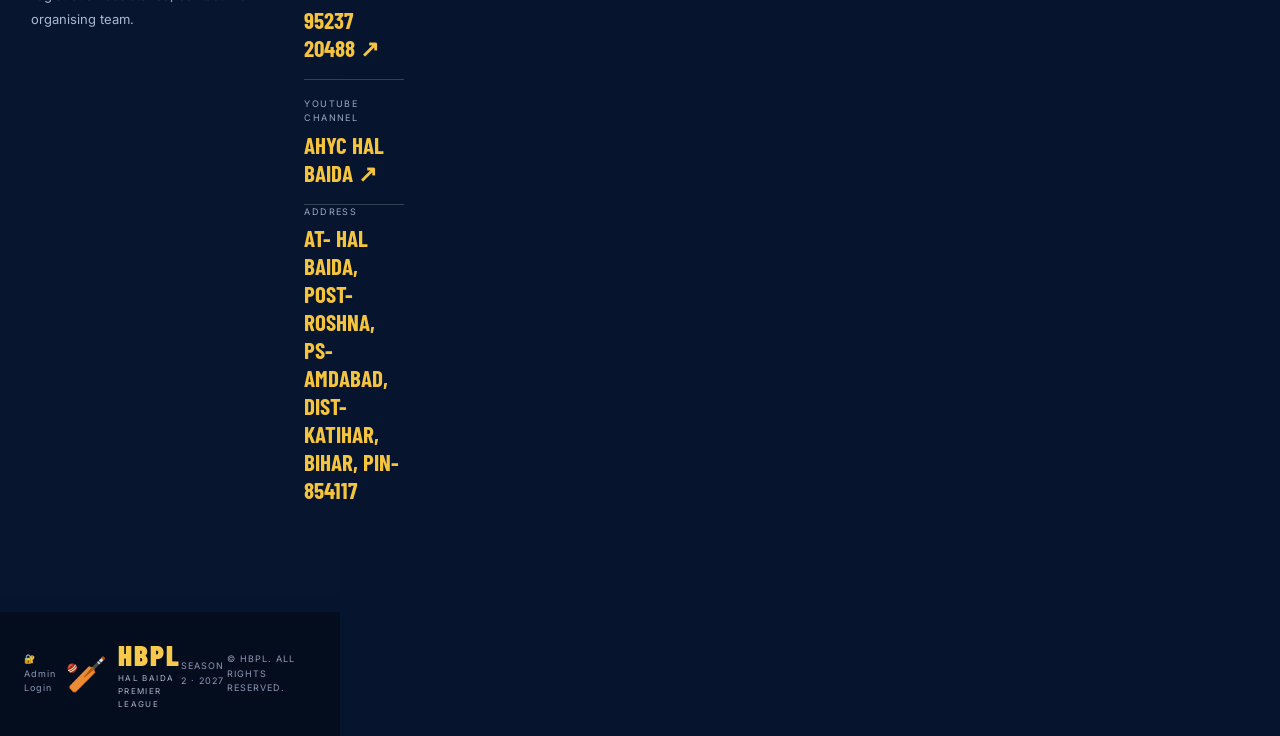
==== commit a5caeb66: "Update index.html" ====
--- a/index.html
+++ b/index.html
@@ -47,7 +47,7 @@
     <section class="prize-strip">
       <div><small>🏆 CHAMPIONS</small><strong>₹55,000</strong><span>FIRST PRIZE</span></div>
       <div><small>🥈 RUNNERS UP</small><strong>₹45,000</strong><span>SECOND PRIZE</span></div>
-      <div><small>📅 TOURNAMENT STARTS</small><strong>27 JAN</strong><span>2027</span></div>
+      <div><small>📅 TOURNAMENT STARTS</small><strong>26 JAN</strong><span>2027</span></div>
     </section>
 
     <section class="section intro" id="about">
@@ -71,213 +71,33 @@
     <section class="registration section" id="registration">
       <div class="section-label">03 / JOIN THE LEAGUE</div>
       <div class="registration-grid">
-        <div><h2>READY TO<br><em>PLAY BIG?</em></h2><p>Register your interest for HBPL Season 2. Our organising team will contact you with the next steps.</p><div class="reg-price"><span>PLAYER REGISTRATION FEE</span><b>₹150</b></div><small class="note">Player registration is open for HBPL Season 2. Submit your details and our organising team will contact you. Online payment will be submitted in Step 4.
-        </small>
-        </div>
-<form id="regForm" class="reg-form">
-
-  <!-- WIZARD PROGRESS -->
-  <div class="wizard-progress full">
-    <div class="wizard-progress-top">
-      <strong id="wizardStepLabel">STEP 1 OF 4</strong>
-      <span id="wizardStepName">Personal Information</span>
-    </div>
-    <div class="wizard-track">
-      <span id="wizardProgressBar"></span>
-    </div>
-  </div>
-
-  <!-- STEP 1: PERSONAL INFORMATION -->
-  <div class="wizard-panel full" data-wizard-step="1">
-
-    <div class="wizard-panel-title">Personal Information</div>
-
-    <label>Full Name *
-      <input name="name" type="text"
-        placeholder="Enter your full name" required>
-    </label>
-
-    <label>Father's Name *
-      <input name="father_name" type="text"
-        placeholder="Enter father's name" required>
-    </label>
-
-    <label>Date of Birth
-      <input name="dob" type="date">
-    </label>
-
-    <label>Age *
-      <input name="age" type="number"
-        min="10" max="70" placeholder="Enter age" required>
-    </label>
-
-    <label>Mobile Number *
-      <input name="phone" type="tel"
-        inputmode="numeric" pattern="[0-9]{10}"
-        maxlength="10" placeholder="10-digit mobile number" required>
-    </label>
-
-    <label>WhatsApp Number
-      <input name="whatsapp" type="tel"
-        inputmode="numeric" pattern="[0-9]{10}"
-        maxlength="10" placeholder="WhatsApp number">
-    </label>
-
-    <label>Player Category *
-      <select name="player_category" required>
-        <option value="">Select category</option>
-        <option value="Batsman">Batsman</option>
-        <option value="Bowler">Bowler</option>
-        <option value="All-rounder">All-rounder</option>
-        <option value="Wicket-keeper">Wicket-keeper</option>
-      </select>
-    </label>
-
-    <label>Playing Role *
-      <select name="role" required>
-        <option value="">Select playing role</option>
-        <option>Batsman</option>
-        <option>Bowler</option>
-        <option>All-rounder</option>
-        <option>Wicket-keeper</option>
-      </select>
-    </label>
-
-    <button class="btn btn-gold full" type="button"
-      data-wizard-next="2">
-      Continue to Cricket Profile →
-    </button>
-
-  </div>
-
-  <!-- STEP 2: CRICKET PROFILE AND ADDRESS -->
-  <div class="wizard-panel full" data-wizard-step="2" hidden>
-
-    <div class="wizard-panel-title">Cricket Profile</div>
-
-    <label>Batting Style *
-      <select name="batting_style" required>
-        <option value="">Select batting style</option>
-        <option>Right Handed</option>
-        <option>Left Handed</option>
-      </select>
-    </label>
-
-    <label>Bowling Style *
-      <select name="bowling_style" required>
-        <option value="">Select bowling style</option>
-        <option>Right Arm Fast</option>
-        <option>Left Arm Fast</option>
-        <option>Right Arm Medium</option>
-        <option>Left Arm Medium</option>
-        <option>Right Arm Spin</option>
-        <option>Left Arm Spin</option>
-        <option>Do Not Bowl</option>
-      </select>
-    </label>
-
-    <label>Preferred Position
-      <select name="preferred_position">
-        <option value="">Select preferred position</option>
-        <option>Opening Batsman</option>
-        <option>Middle Order</option>
-        <option>Finisher</option>
-        <option>Wicket Keeper</option>
-        <option>Bowler</option>
-        <option>All-rounder</option>
-      </select>
-    </label>
-
-    <div class="wizard-panel-title full">Address Details</div>
-
-    <label>Village / Town *
-      <input name="village" type="text"
-        placeholder="Enter village or town" required>
-    </label>
-
-    <label>Post Office (PO) *
-      <input name="post_office" type="text"
-        placeholder="Enter post office" required>
-    </label>
-
-    <label>Police Station (PS) *
-      <input name="police_station" type="text"
-        placeholder="Enter police station" required>
-    </label>
-
-    <label>District *
-      <input name="district" type="text"
-        placeholder="Enter district" required>
-    </label>
-
-    <label>PIN Code *
-      <input name="pin_code" type="text"
-        inputmode="numeric" pattern="[0-9]{6}"
-        maxlength="6" placeholder="6-digit PIN code" required>
-    </label>
-
-    <!-- Existing database compatibility field -->
-    <label class="full">Complete Address *
-      <textarea name="address" rows="3"
-        placeholder="Enter your complete address" required></textarea>
-    </label>
-
-    <label class="full">Player Photo *
-      <input name="photo" type="file"
-        accept="image/jpeg,image/png,image/webp" required>
-      <small>JPG, PNG or WebP. Maximum 1 MB.</small>
-    </label>
-
-    <div class="wizard-actions full">
-      <button class="btn btn-outline-dark" type="button"
-        data-wizard-back="1">← Back</button>
-
-      <button class="btn btn-gold" type="button"
-        data-wizard-next="3">Preview Application →</button>
-    </div>
-
-  </div>
-
-  <!-- STEP 3: PREVIEW -->
-  <div class="wizard-panel full" data-wizard-step="3" hidden>
-    <div class="wizard-panel-title">Preview Your Application</div>
-    <p>Please check all information carefully before continuing to payment.</p>
-    <div id="playerRegistrationPreview" class="player-preview"></div>
-    <div class="wizard-actions full">
-      <button class="btn btn-outline-dark" type="button" data-wizard-back="2">← Edit Details</button>
-      <button class="btn btn-gold" type="button" data-wizard-next="4">Continue to Payment →</button>
-    </div>
-  </div>
-
-  <!-- STEP 4: PAYMENT -->
-  <div class="wizard-panel full" data-wizard-step="4" hidden>
-    <div class="wizard-panel-title">Step 4 — Registration Payment</div>
-    <p>Pay the ₹150 player registration fee using the official HBPL QR code.</p>
-    <div class="fee-banner full"><div><small>PLAYER REGISTRATION FEE</small><b>₹150</b></div></div>
-    <div class="payment-instructions full">
-      <h3>Scan & Pay</h3>
-      <img src="/mahfooz-payment-qr.png" alt="HBPL official payment QR code" style="width:100%;max-width:280px;display:block;margin:15px auto;">
-      <p><strong>UPI ID:</strong> amzn0013351097@apl</p>
-      <p>After paying, enter your UTR number and upload the payment screenshot.</p>
-    </div>
-    <label class="full">UTR / Transaction Number *
-      <input name="payment_utr" type="text" minlength="8" maxlength="30" placeholder="Enter UTR / transaction number" required>
-    </label>
-    <label class="full">Payment Screenshot *
-      <input name="payment_receipt" type="file" accept="image/jpeg,image/png,image/webp" required>
-      <small>JPG, PNG or WebP. Maximum 2 MB.</small>
-    </label>
-    <div class="wizard-actions full">
-      <button class="btn btn-outline-dark" type="button" data-wizard-back="3">← Back to Preview</button>
-      <button class="btn btn-gold" type="submit">Submit Registration & Payment ↗</button>
-    </div>
-  </div>
-
-  <div id="formMessage" class="form-message full"
-    aria-live="polite"></div>
-
-</form>
+        <div><h2>READY TO<br><em>PLAY BIG?</em></h2><p>Register your interest for HBPL Season 2. Our organising team will contact you with the next steps.</p><div class="reg-price"><span>PLAYER REGISTRATION FEE</span><b>₹150</b></div><small class="note">Player registration is open for HBPL Season 2. Submit your details and our organising team will contact you. Online payment is not connected yet.
+        <form id="regForm" class="reg-form">
+          <label>Full name<input name="name" placeholder="Enter player name" required></label>
+          <label>Mobile number<input name="phone" type="tel" inputmode="numeric" pattern="[0-9]{10}" placeholder="10-digit mobile number" required></label>
+          <label>Age<input name="age" type="number" min="10" max="70" placeholder="Your age" required></label>
+          <label>Playing role<select name="role" required><option value="">Select role</option><option>Batsman</option><option>Bowler</option><option>All-rounder</option><option>Wicket-keeper</option></select></label>
           
+          <label class="full">
+  Village / Address
+  <input name="address" placeholder="Enter village or address" required>
+</label>
+
+<label class="full">
+  Player Photo (Required — Max 5 MB)
+  <input
+    name="photo"
+    type="file"
+    accept="image/jpeg,image/png,image/webp"
+    required
+  >
+</label>
+
+<button class="btn btn-gold full" type="submit">
+  Submit Registration <b>↗</b>
+</button>
+          <div id="formMessage" class="form-message full" aria-live="polite"></div>
+        </form>
       </div>
     </section>
 <!-- TEAM REGISTRATION --> 
@@ -362,7 +182,7 @@
 
   <div class="section-heading">
     <h2>💳 Tournament <em>Payment</em></h2>
-    <p>For team entry and auction payments, pay using QR code and submit your UTR number. Player payment is included in the registration wizard.</p>
+    <p>Pay using QR code and submit your UTR number.</p>
   </div>
 
   <div class="registration-grid">
@@ -382,13 +202,30 @@
     </div>
 
     <div>
-      <h2>Submit Team / Auction Payment Details</h2>
+      <h2>Submit Payment Details</h2>
 
       <form id="paymentForm" class="reg-form">
-<label>Payment Type
+<label>Player Application Number
+    <input
+        type="text"
+        id="paymentApplicationNo"
+        placeholder="Example: HBPL2-0012"
+    >
+</label>
+
+<label>Registered Mobile Number
+    <input
+        type="tel"
+        id="paymentRegisteredMobile"
+        placeholder="Enter registered mobile number"
+        maxlength="10"
+    >
+</label>
+        <label>Payment Type
           <select id="paymentType" required>
             <option value="">Select Payment Type</option>
-            <option value="team_entry">Team Registration - ₹7,000</option>
+            <option value="player_registration">Player Registration - ₹150</option>
+<option value="team_entry">Team Registration - ₹7,000</option>
 <option value="auction_money">Auction Money - ₹25,000</option>
           </select>
         </label>
@@ -479,5 +316,4 @@
     <a class="brand" href="#home"><span class="brand-ball">🏏</span><span><b>HBPL</b><small>HAL BAIDA PREMIER LEAGUE</small></span></a><span>SEASON 2 · 2027</span><span>© HBPL. ALL RIGHTS RESERVED.</span></footer>
   <script src="script.js"></script>
 </body>
-  </html>
-      
+</html>
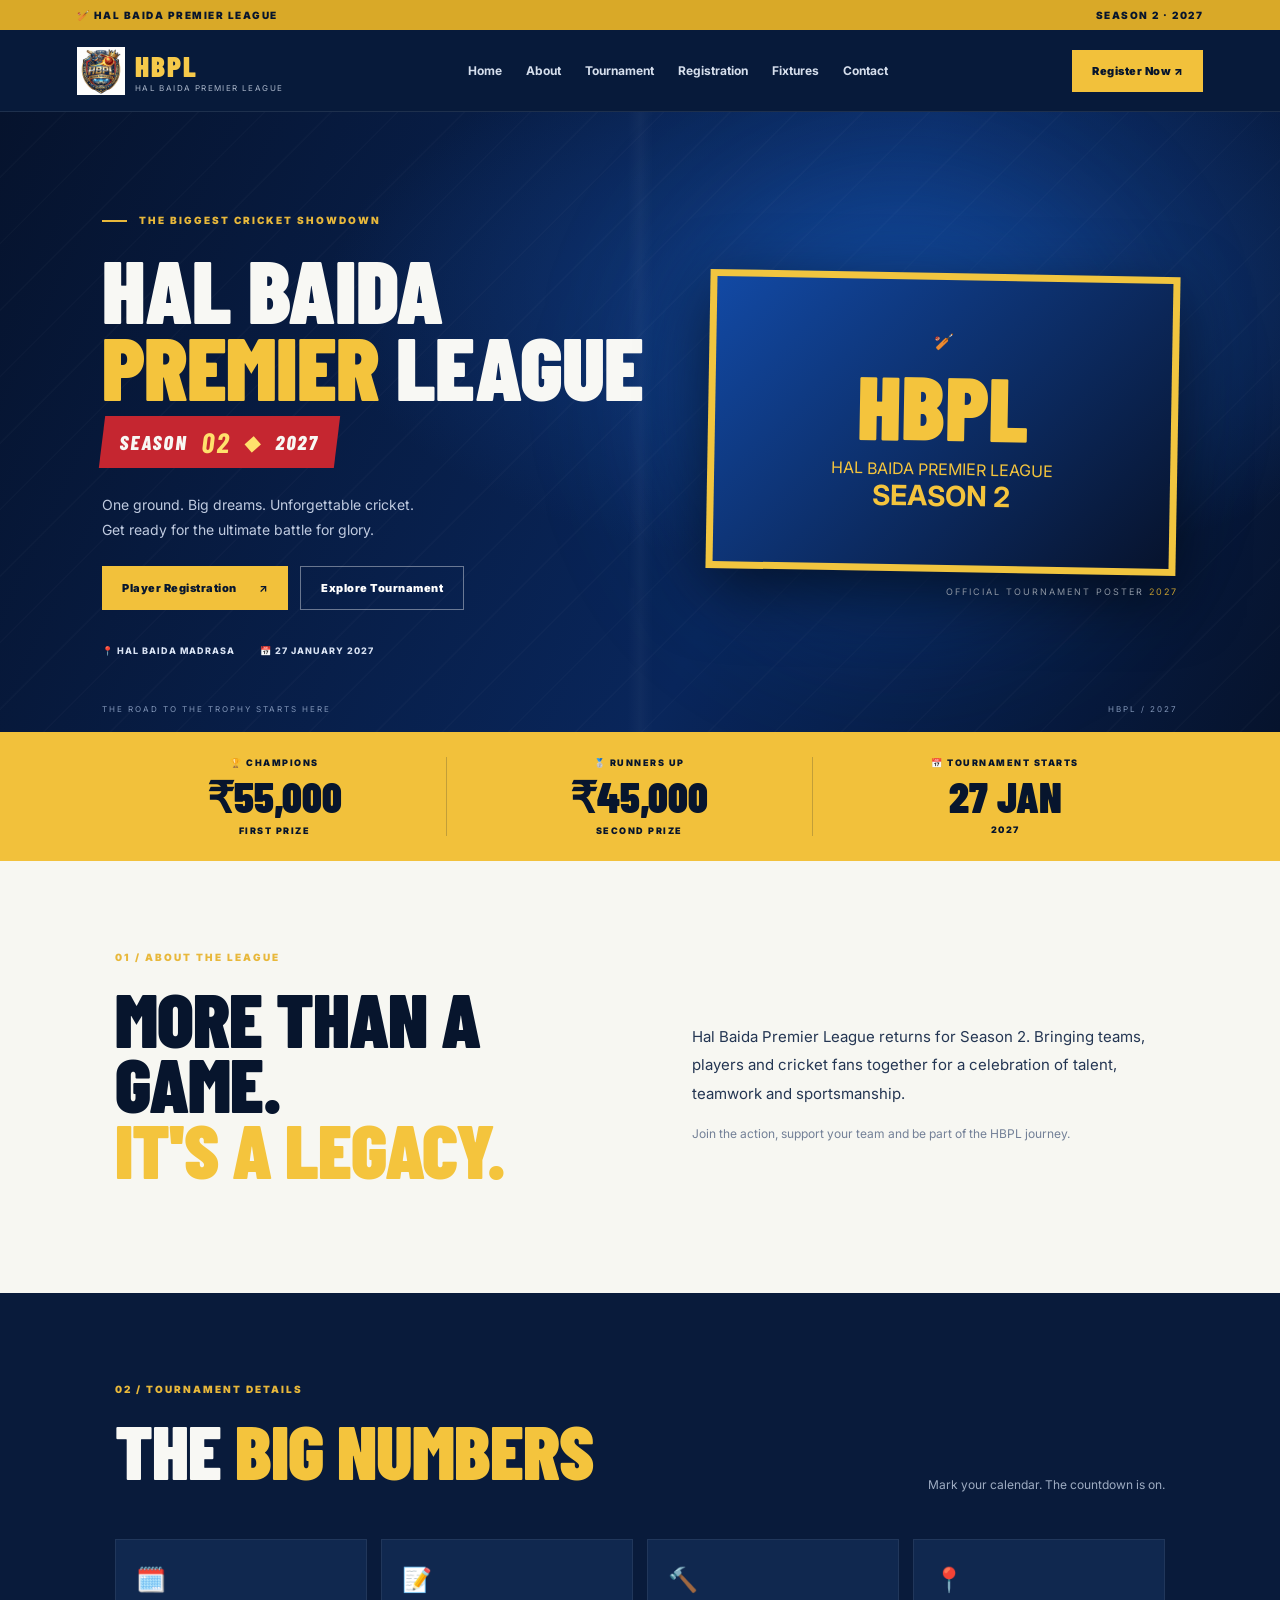
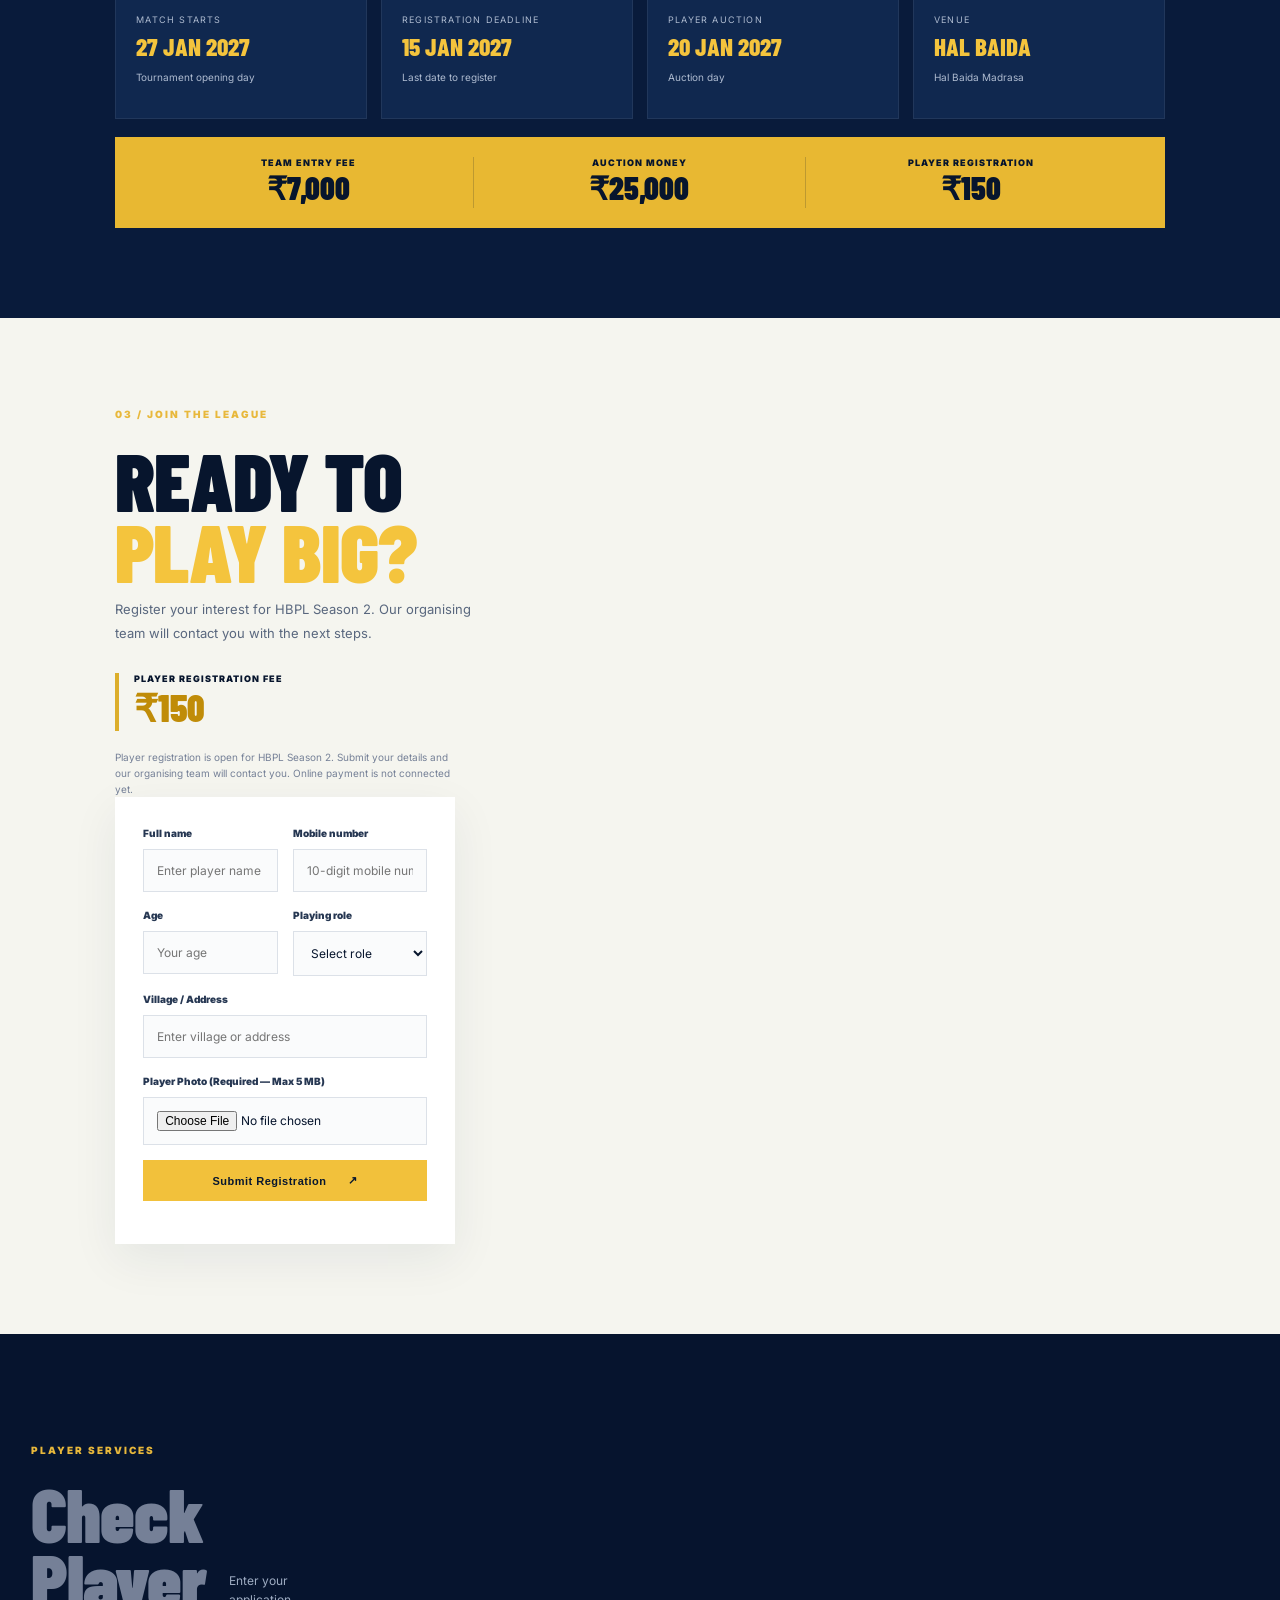
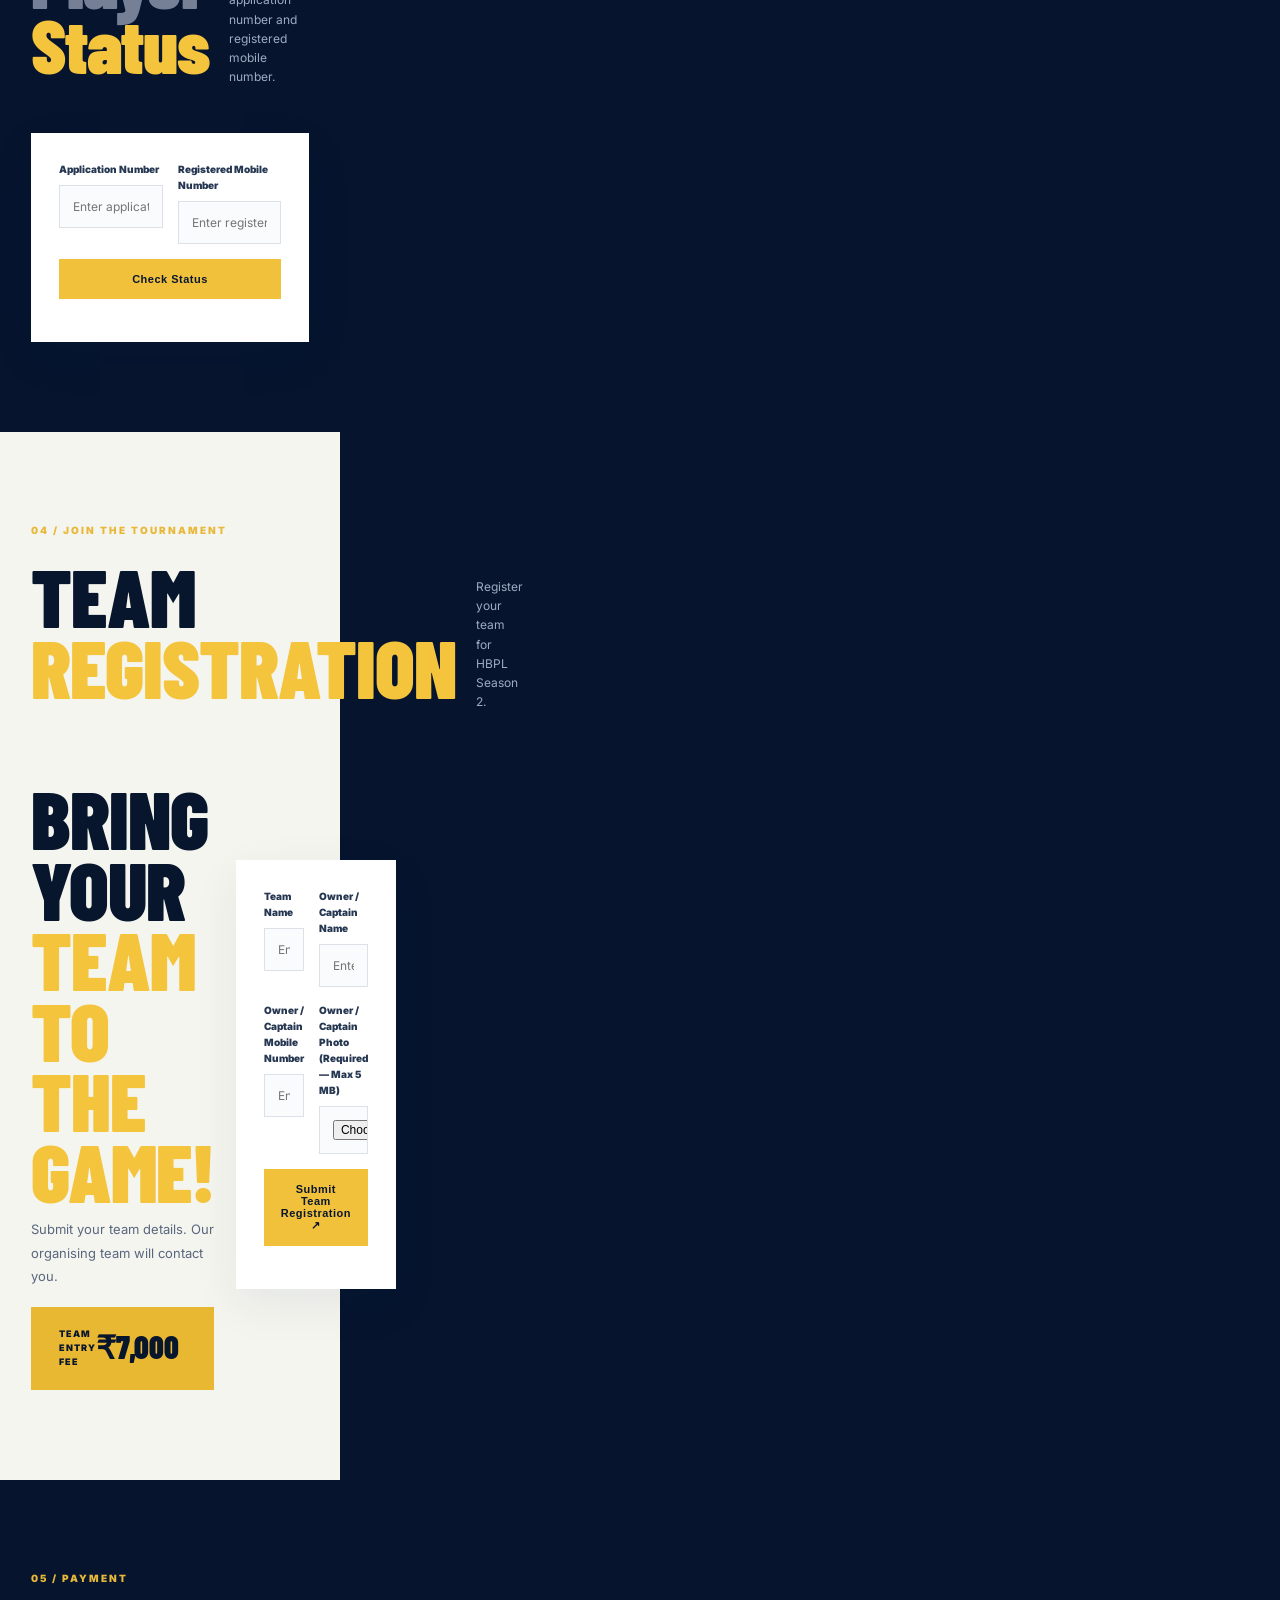
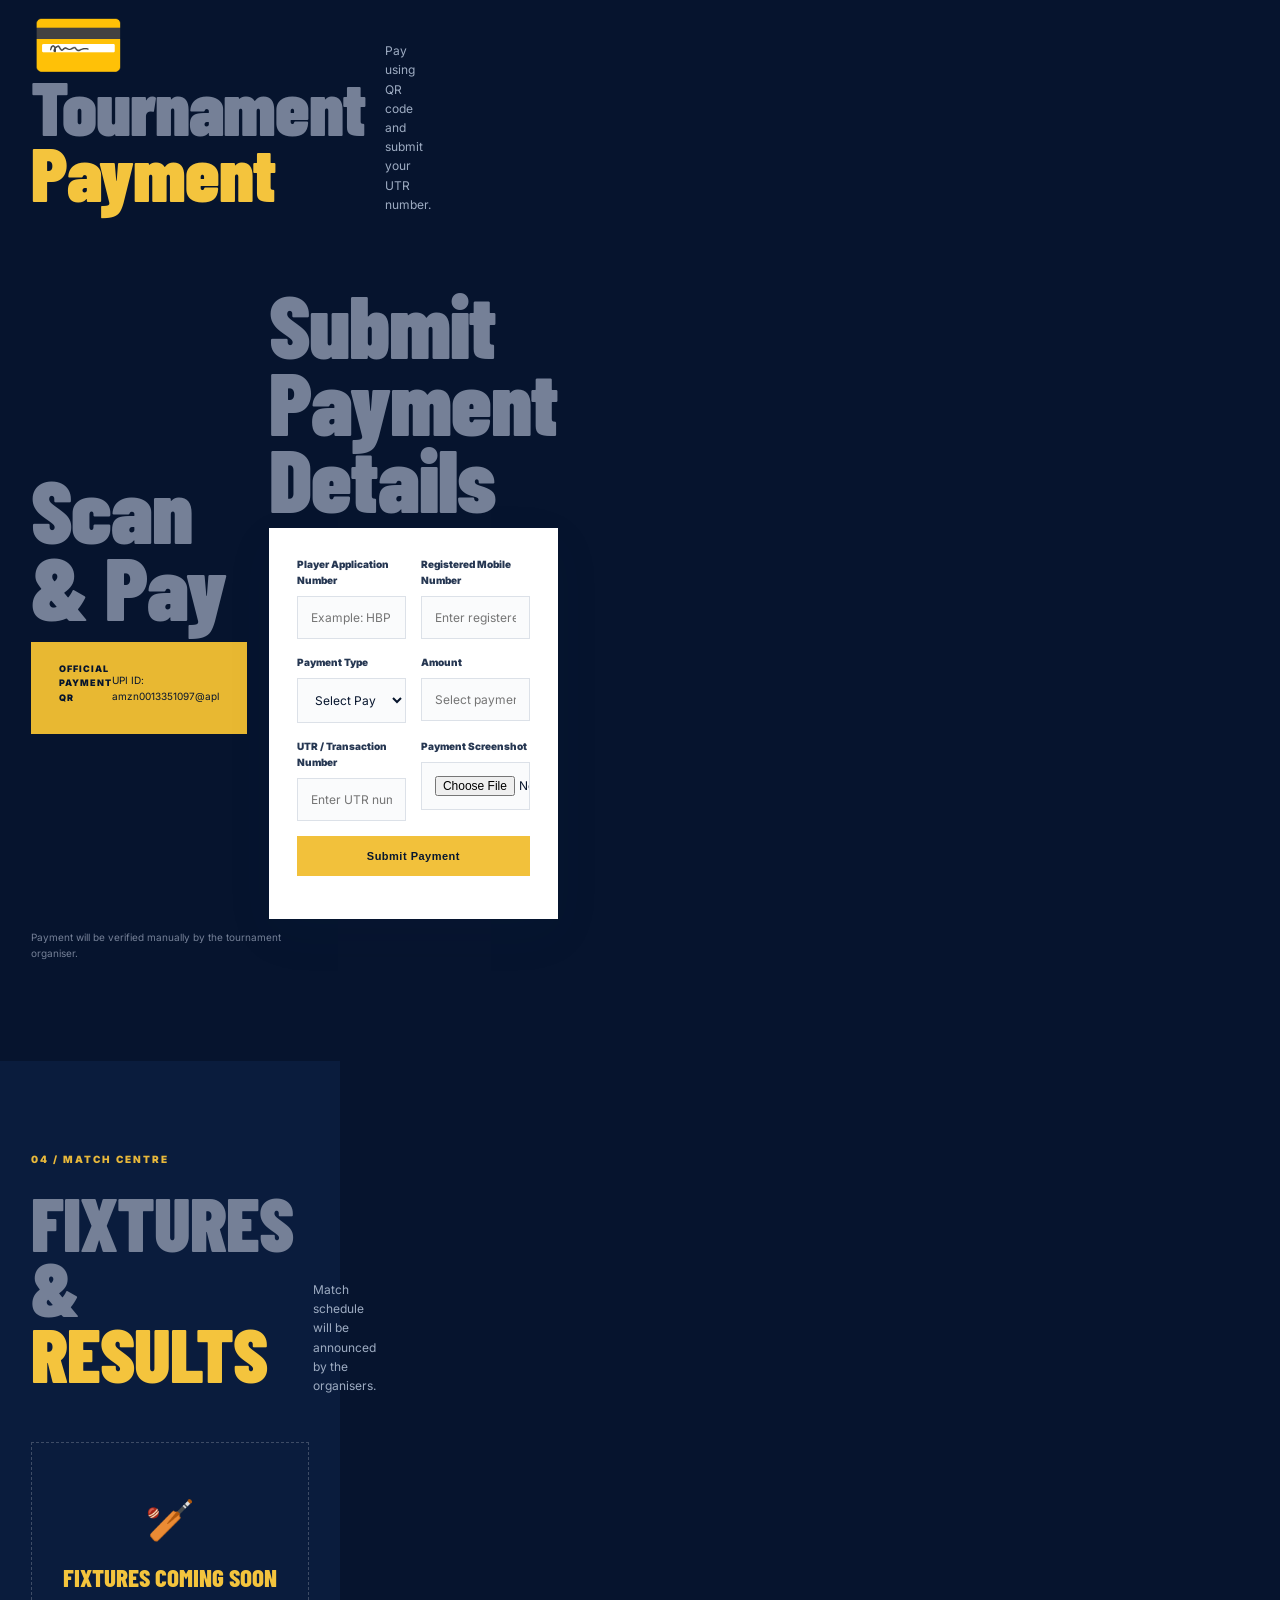
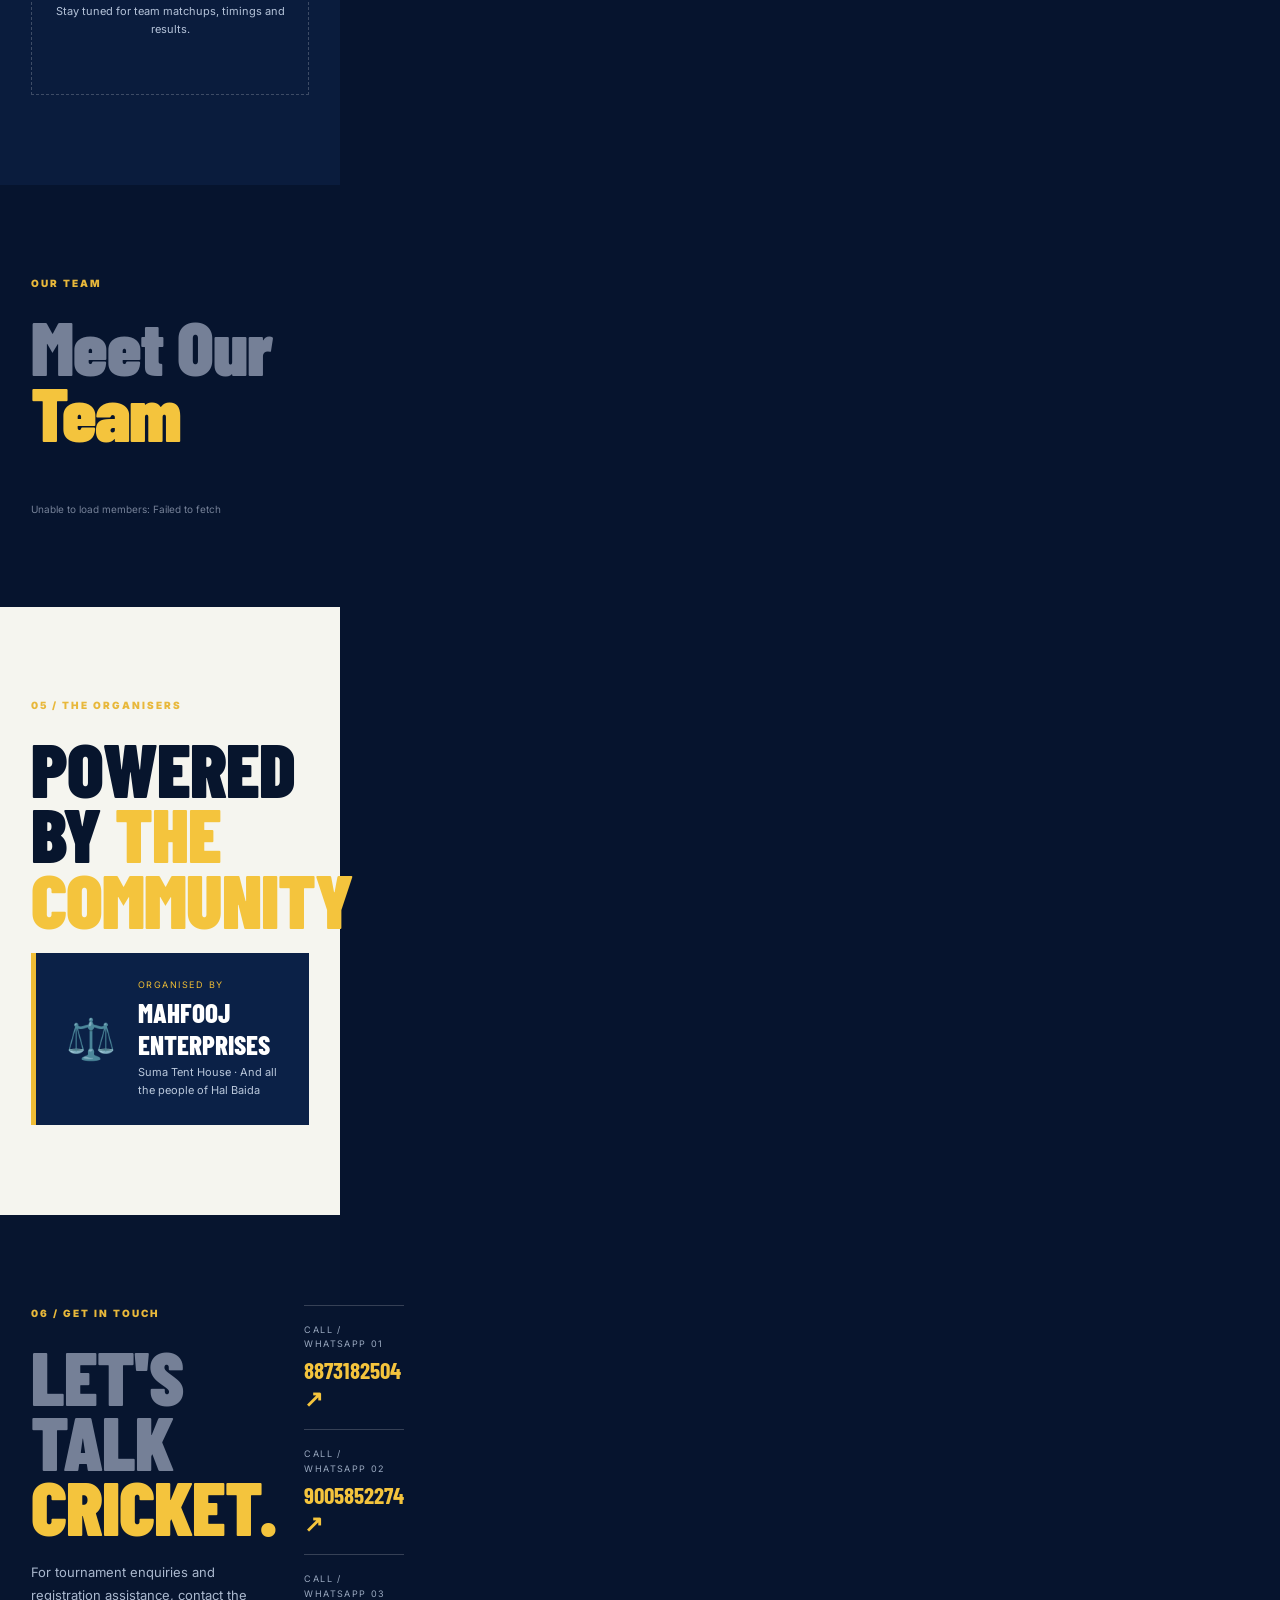
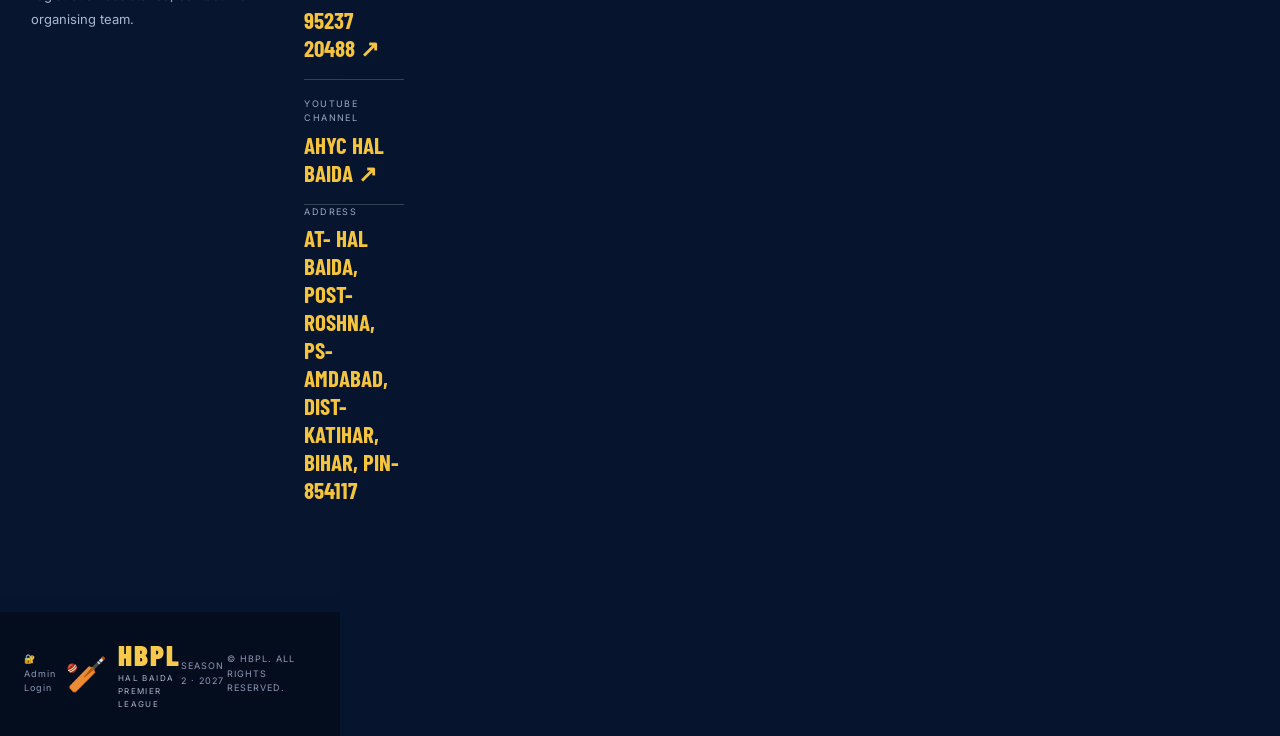
==== commit 9581e11c: "Update index.html" ====
--- a/index.html
+++ b/index.html
@@ -47,7 +47,7 @@
     <section class="prize-strip">
       <div><small>🏆 CHAMPIONS</small><strong>₹55,000</strong><span>FIRST PRIZE</span></div>
       <div><small>🥈 RUNNERS UP</small><strong>₹45,000</strong><span>SECOND PRIZE</span></div>
-      <div><small>📅 TOURNAMENT STARTS</small><strong>26 JAN</strong><span>2027</span></div>
+      <div><small>📅 TOURNAMENT STARTS</small><strong>27 JAN</strong><span>2027</span></div>
     </section>
 
     <section class="section intro" id="about">
